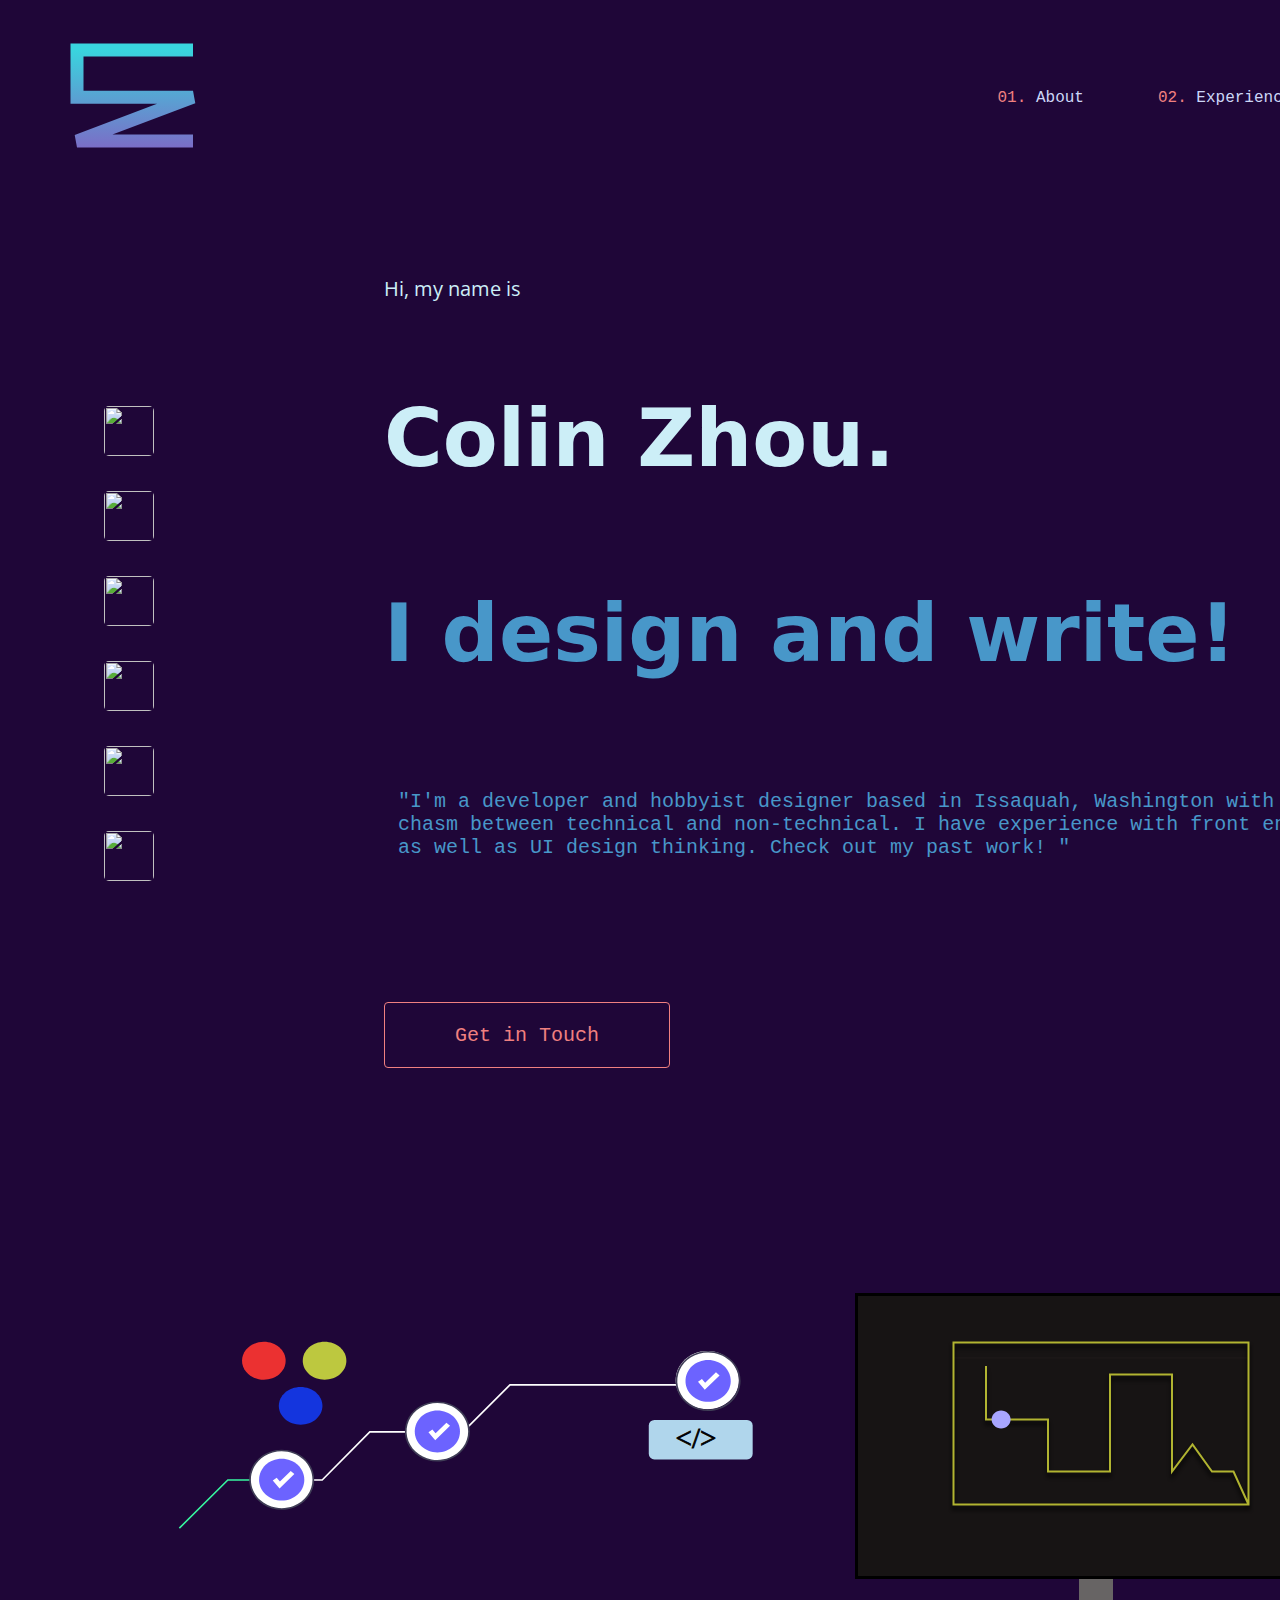
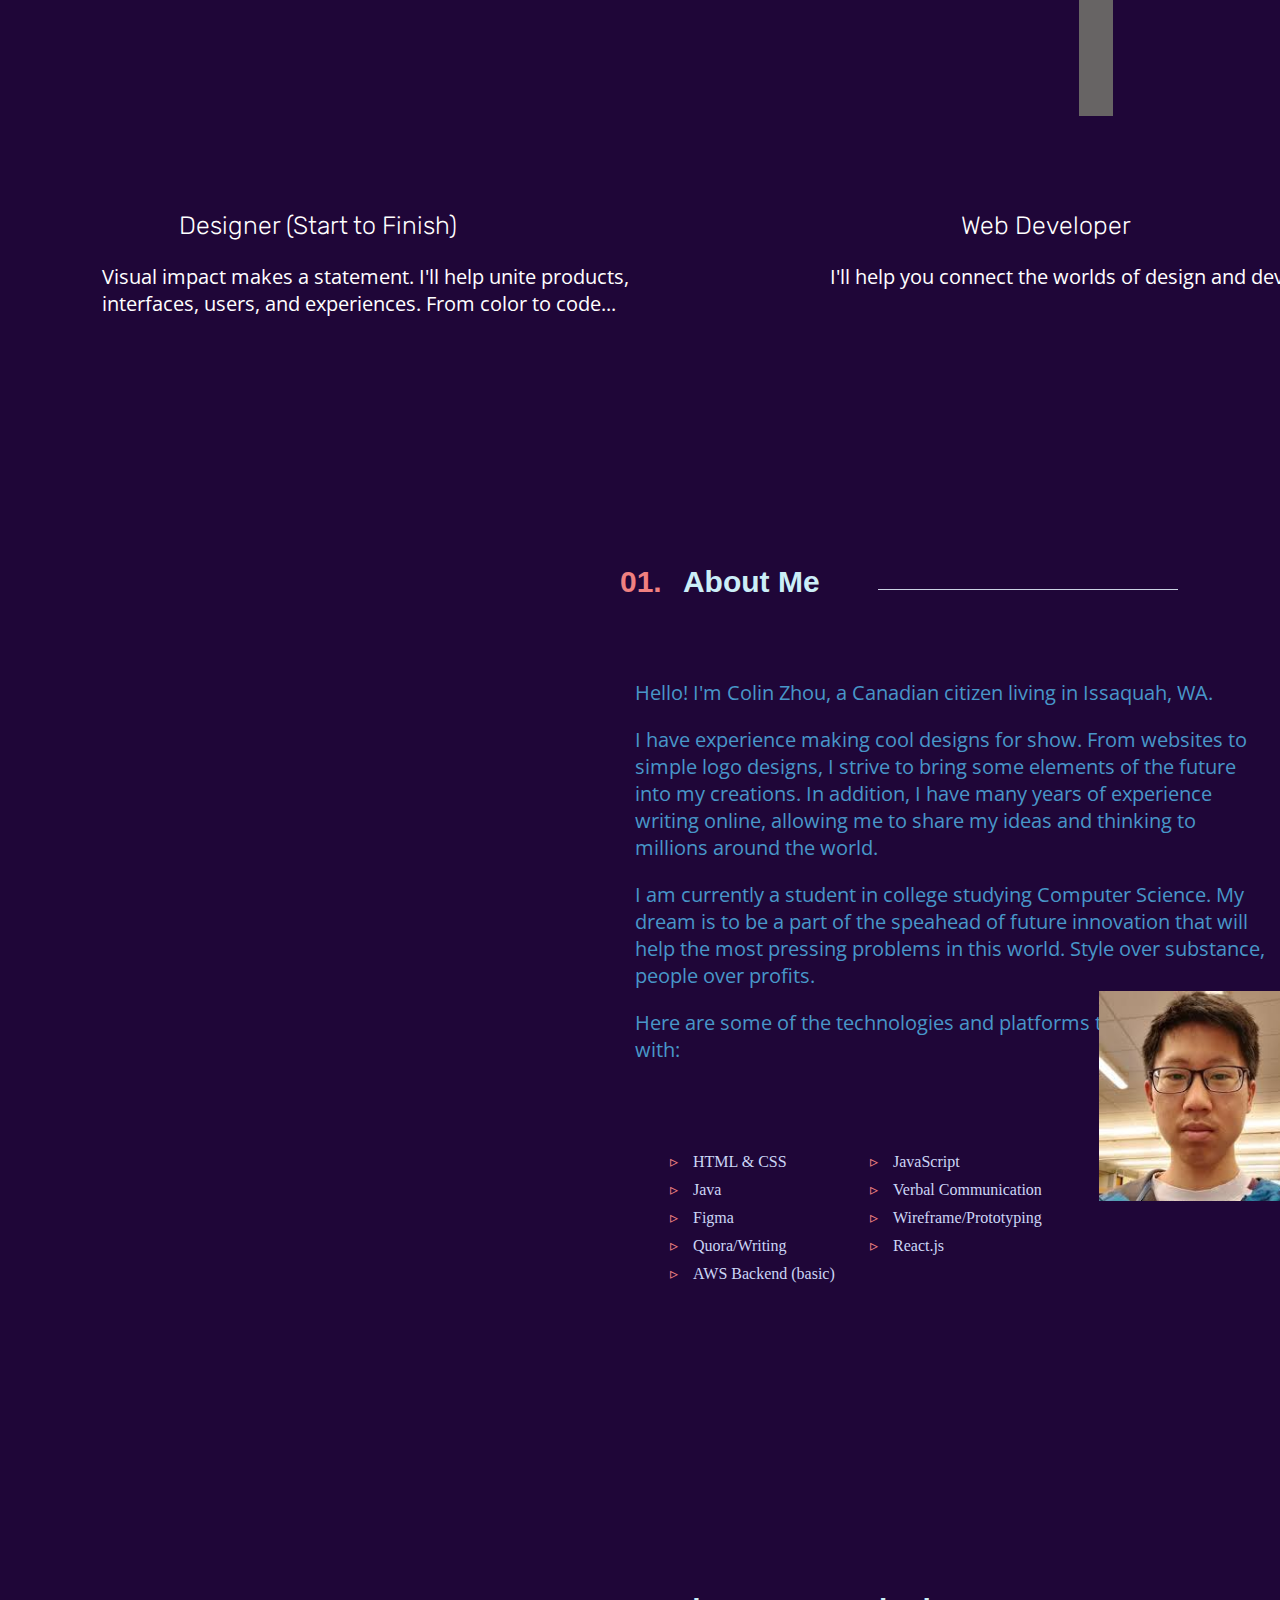
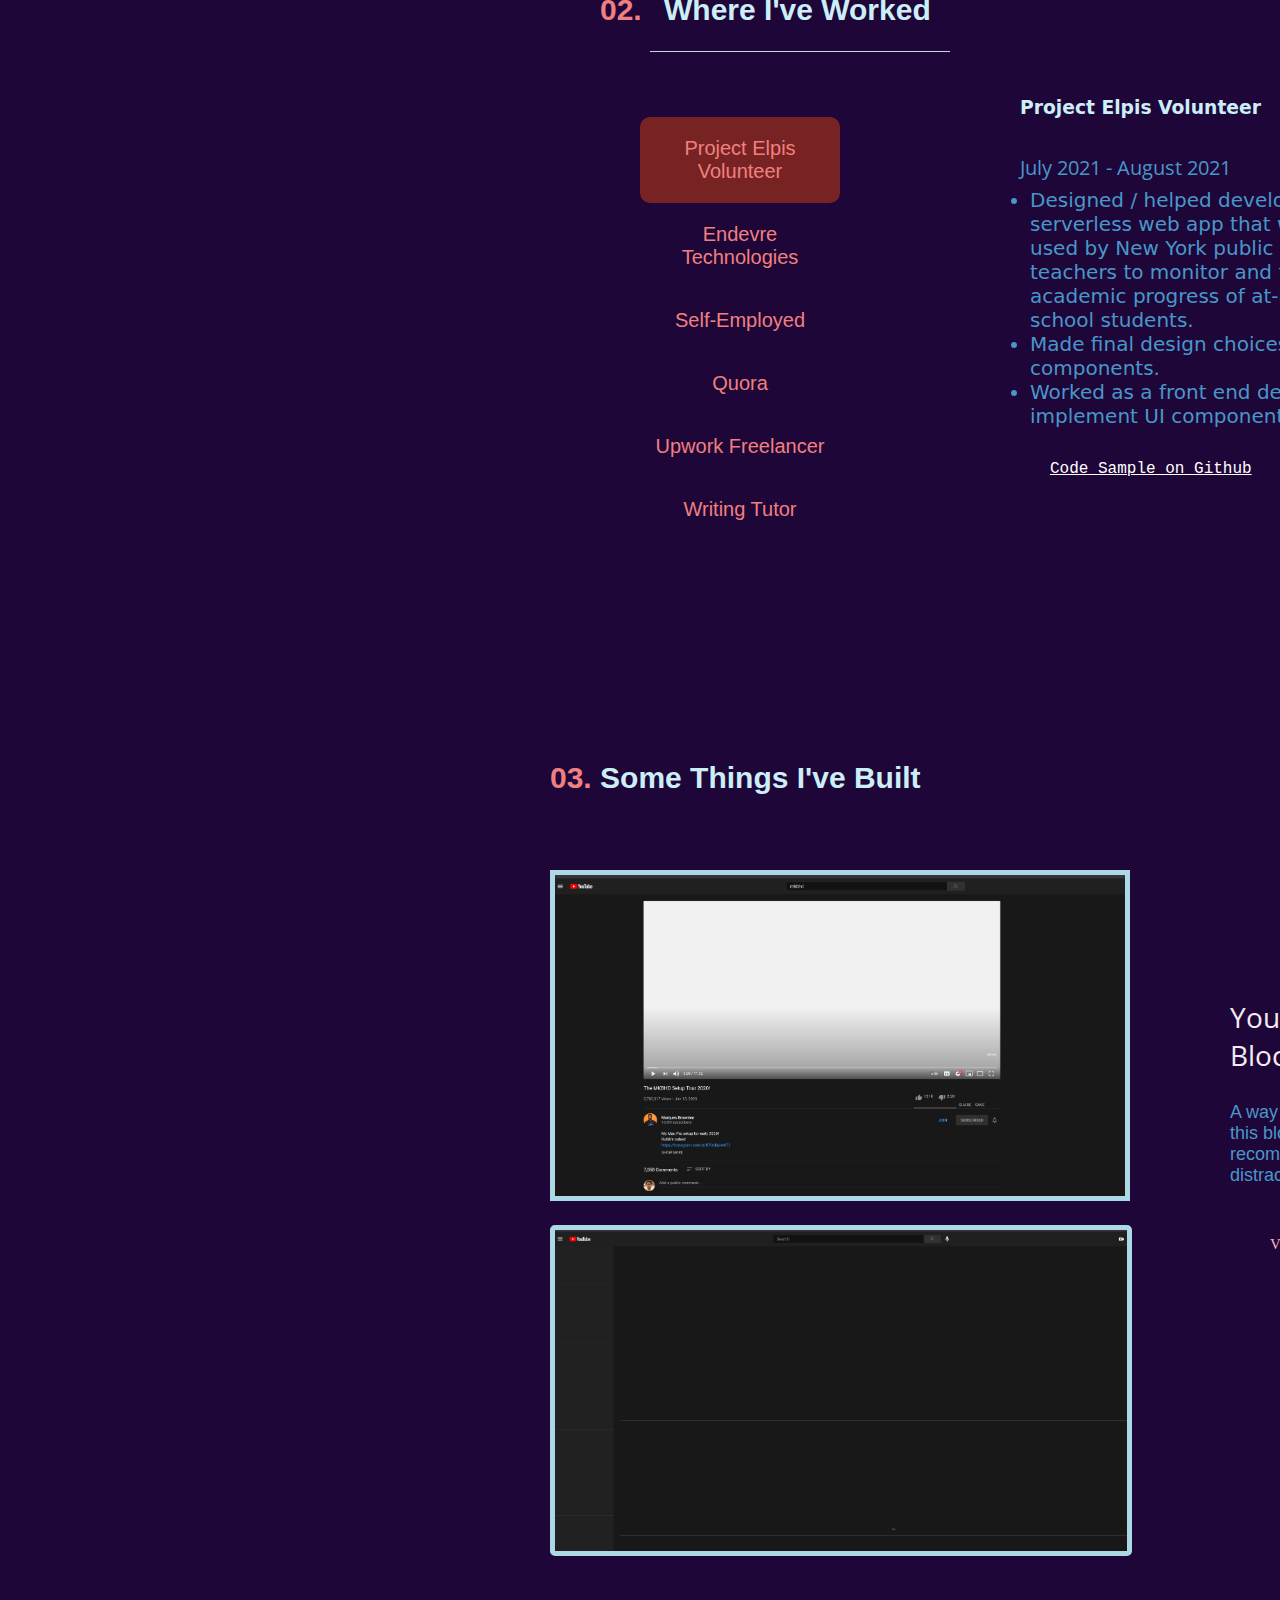
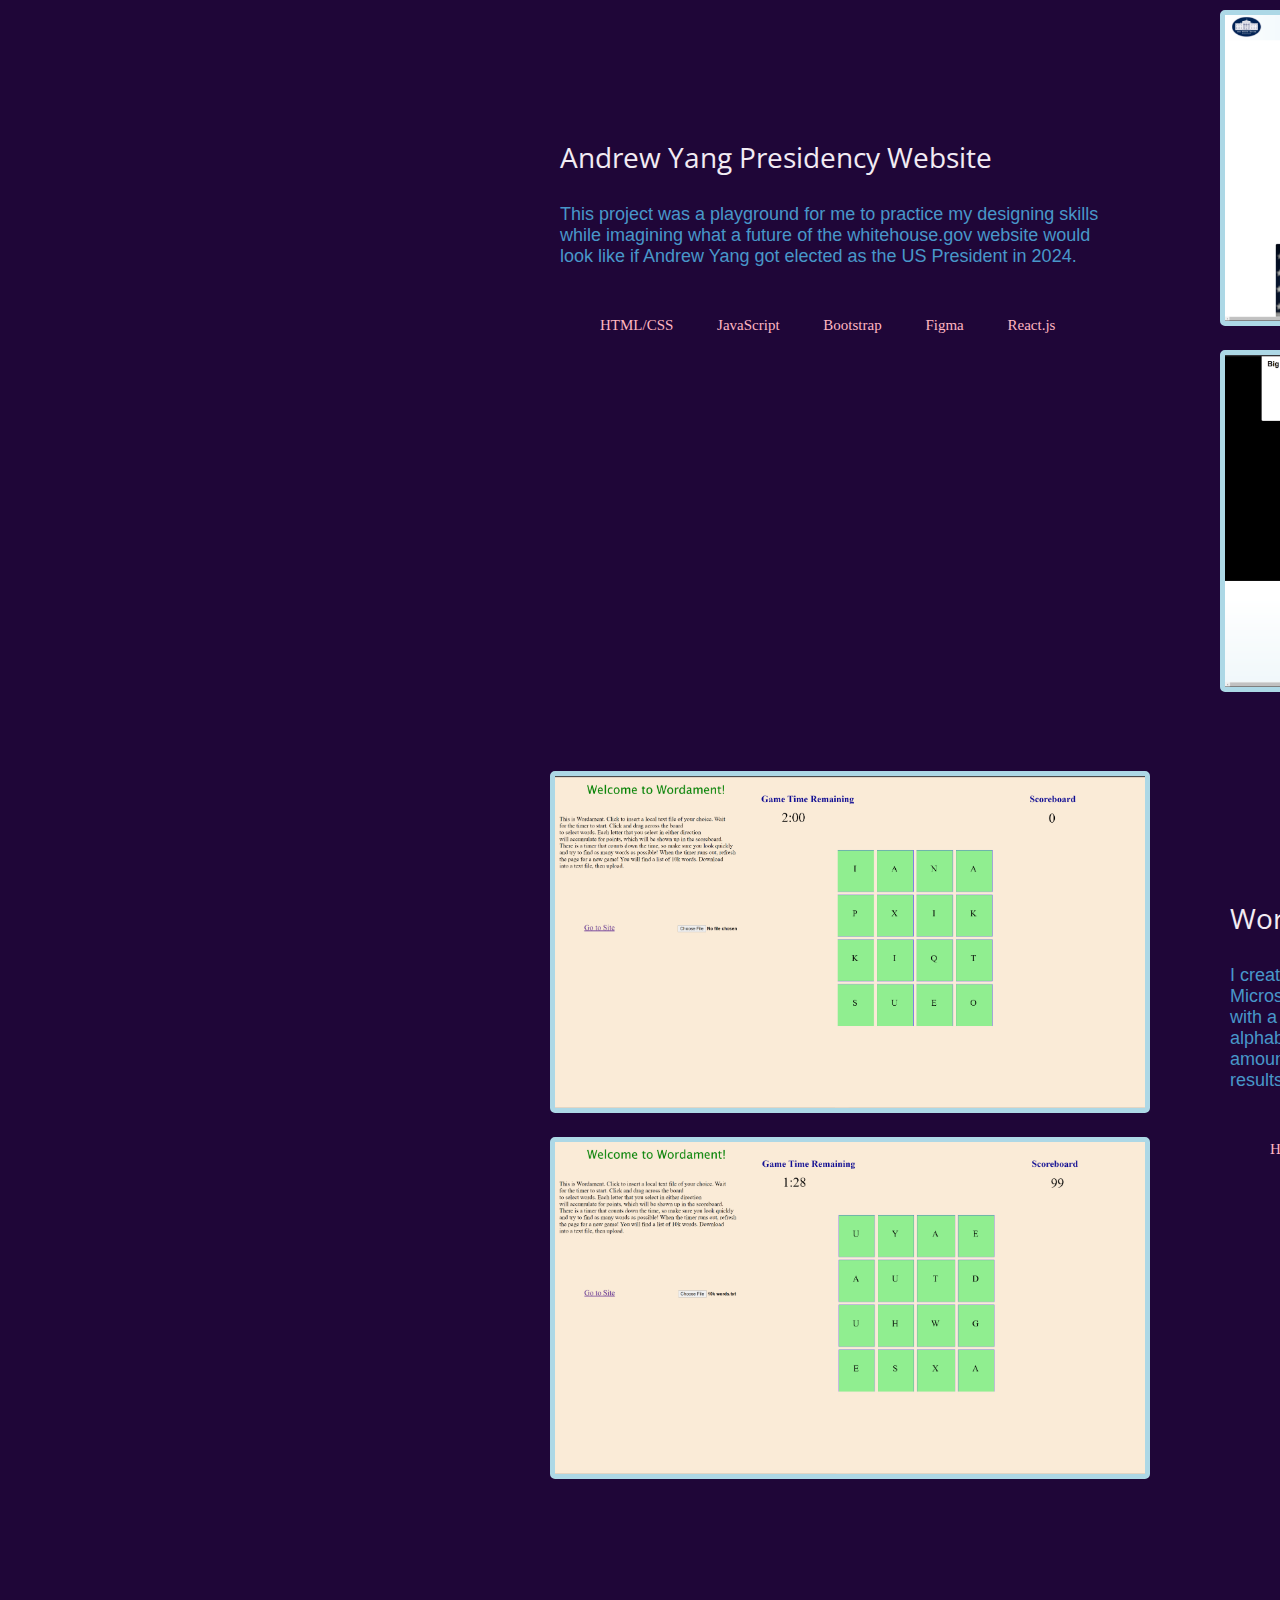
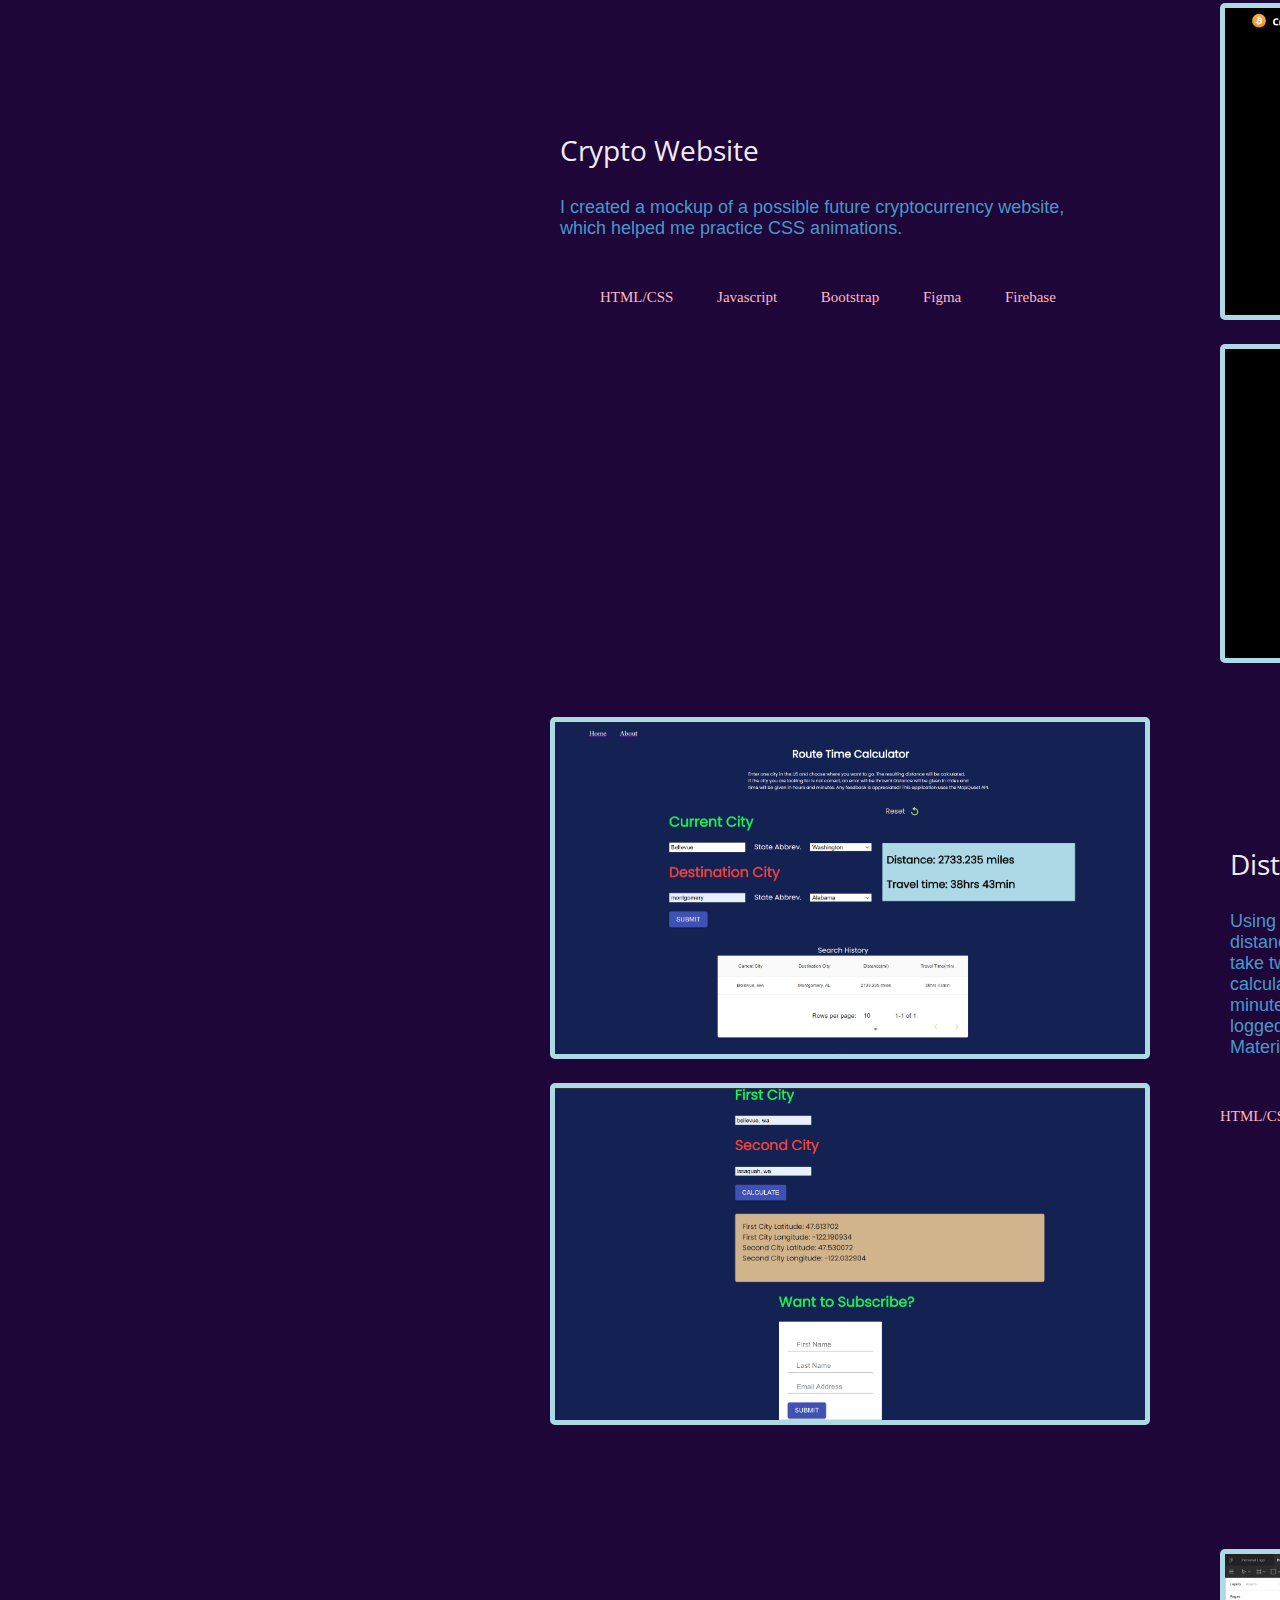
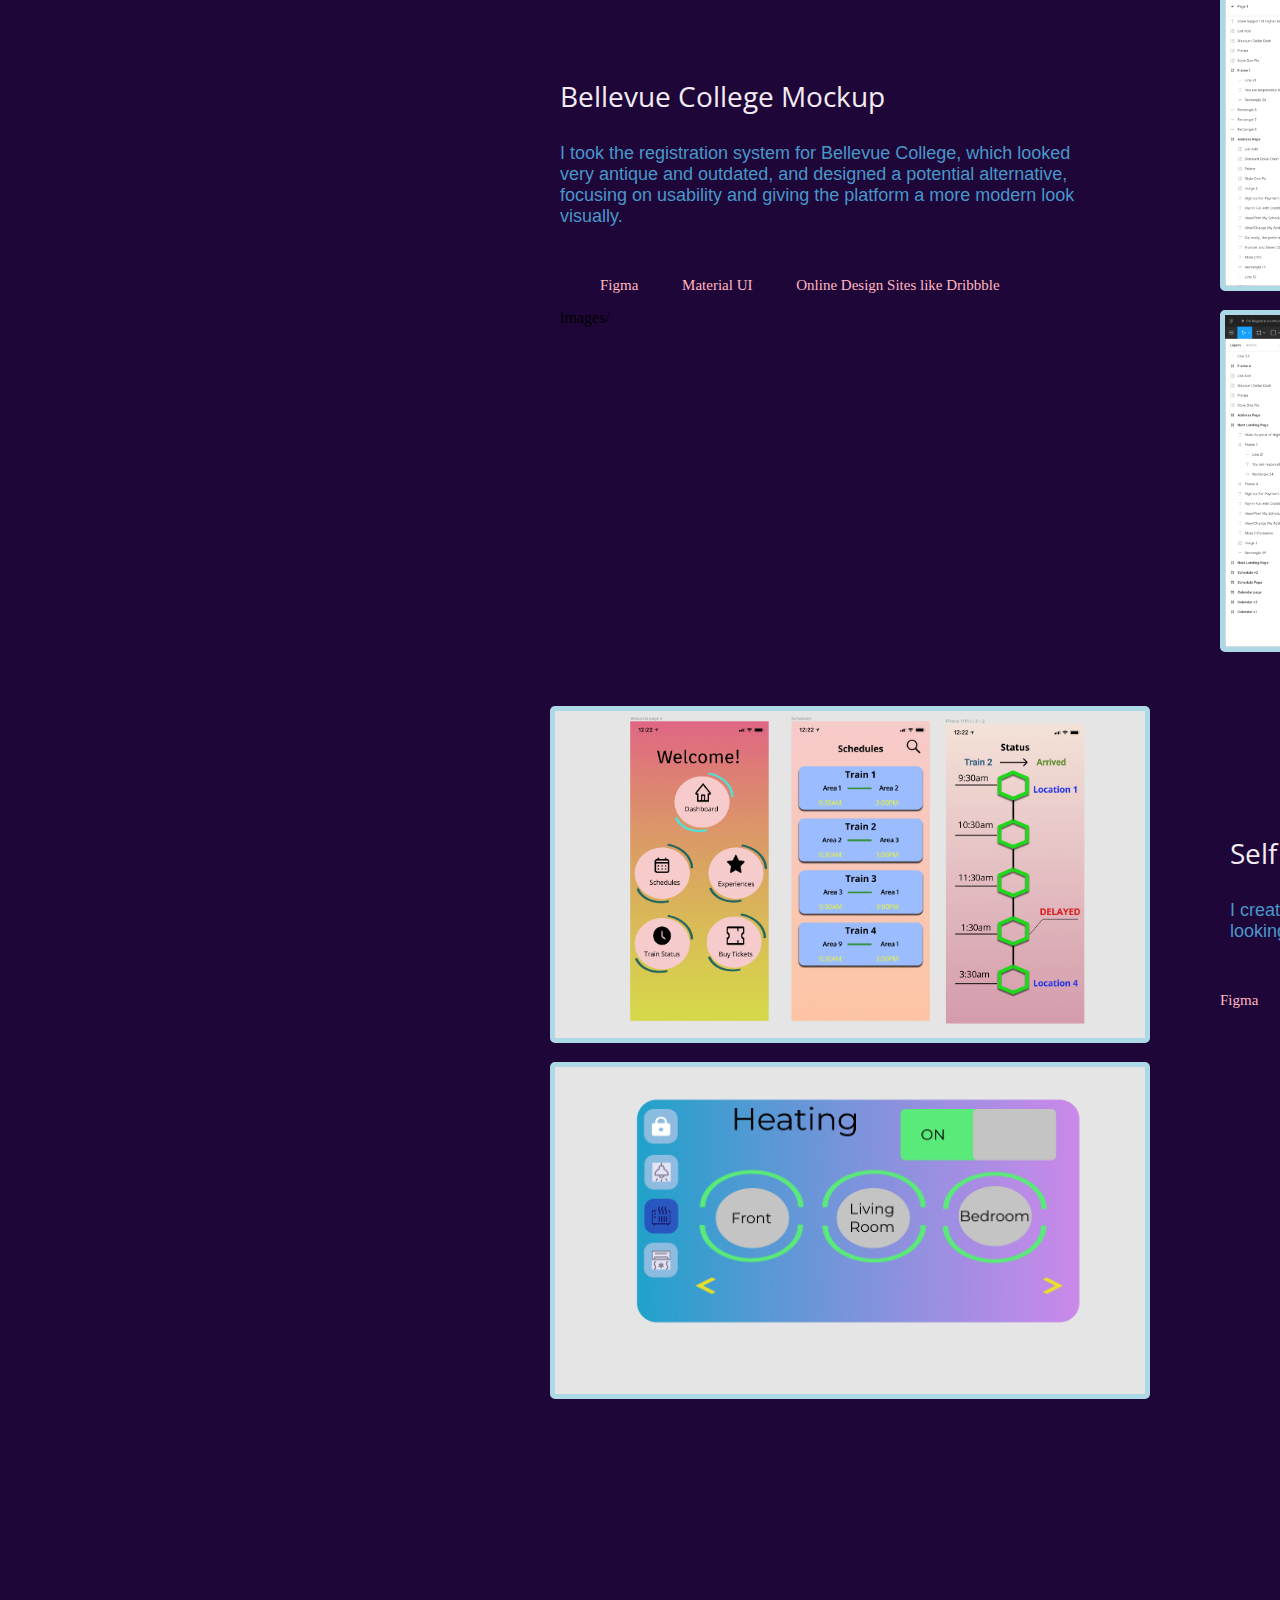
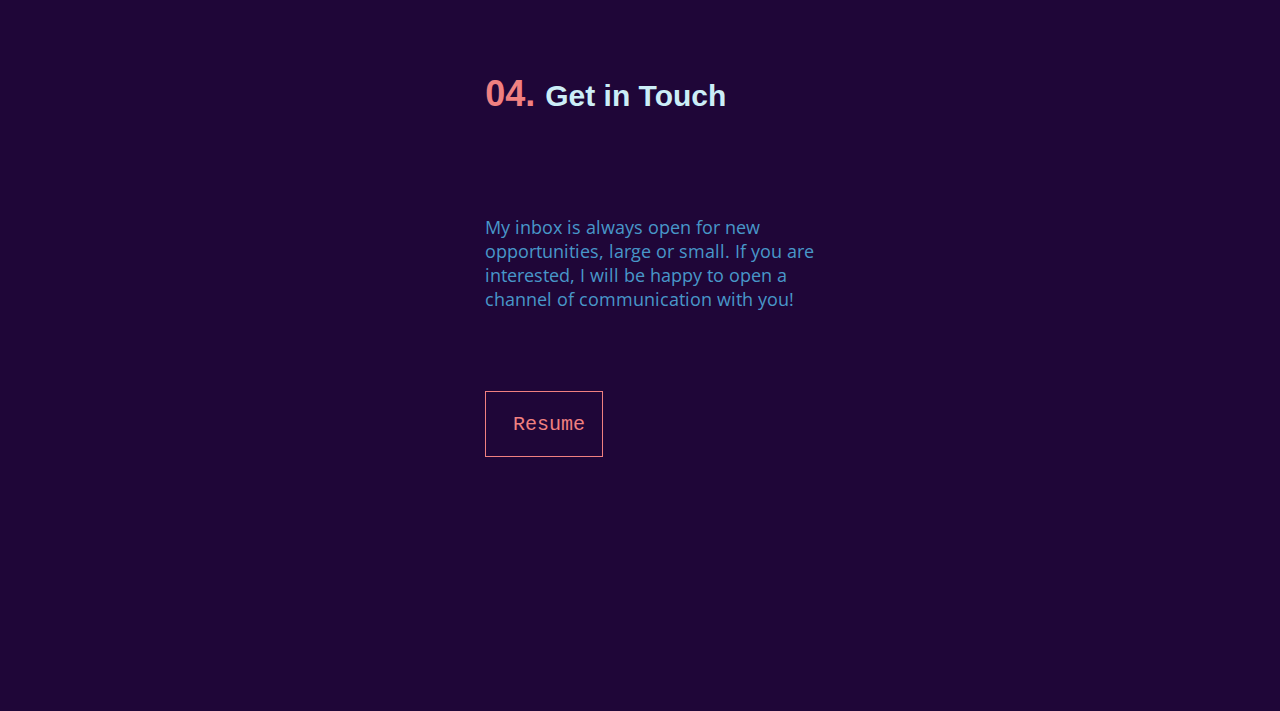
==== index.html @ e6b387d3 "link to email" ====
<!DOCTYPE html>
<html lang="en">
<head>
  <meta charset="UTF-8">
  <meta name="viewport" content="width=device-width,initial-scale=1,maximum-scale=1,user-scalable=no">
  <meta http-equiv="X-UA-Compatible" content="IE=edge,chrome=1">
  <meta name="HandheldFriendly" content="true">
  <link rel="stylesheet" href="style.css">
  <script src="https://cdnjs.cloudflare.com/ajax/libs/gsap/3.6.1/gsap.min.js"></script>
  <script src="https://cdnjs.cloudflare.com/ajax/libs/gsap/3.6.1/MotionPathPlugin.min.js"></script>
  <script src="gsap-public\minified\gsap.min.js"></script>
  <script src="gsap-public\minified\MotionPathPlugin.min.js"></script>
  <title>Personal Website</title>
</head>
<body>
  <div class="loader">
    <img src="load-gif.gif" alt="">
  </div>
  <script src="loading.js"></script>


  <div class="start-1" >
    <div class="left-bar-icons">
      <ul>
        <li>
          <a href="https://www.github.com/czhou578" id="link-1">
            <img src="https://www.macobserver.com/wp-content/uploads/2019/05/workfeatured-GitHub-2.png">
          </a>
        </li>
        <li>
          <a href="https://www.quora.com/profile/Colin-Zhou-6" id="link-2">
            <img src="https://decisiontree.in/wp-content/uploads/2020/10/Quora.jpg">
          </a>
        </li>
        <li>
          <a href="https://www.twitter.com/ColinZhou17" id="link-3">
            <img src="https://www.imore.com/sites/imore.com/files/styles/large/public/field/image/2019/12/twitter-logo.jpg" >
          </a>
        </li>
        <li>
          <a href="https://www.linkedin.com/in/colin-z-84a1a0137/" id="link-4">
            <img src="https://pngmind.com/wp-content/uploads/2019/08/Linkedin-Icon-Png.png">
          </a>
        </li>
        <li>
          <a href="https://dribbble.com/colinzhou" id="link-5">
            <img src="https://www.pngitem.com/pimgs/m/504-5040388_dribbble-logo-icon-png-image-free-download-searchpng.png">
          </a>
        </li>
        <li>
          <a href="https://www.worldcubeassociation.org/persons/2014ZHOU16" id="link-6">
            <img src="https://www.worldcubeassociation.org/assets/og-wca_logo-36ca0c9be5c14e06646c39086d245e56a9c4032cdfda8ecc17a83d3b419fa10d.png">
          </a>
        </li>
      </ul>
    </div>
      <nav class="navbar navbar-default">
        <div class="container-fluid">
          <div class="navbar-header">
            <svg width="126" height="105" viewBox="0 0 126 105" fill="none" xmlns="https://www.w3.org/2000/svg">
              <path d="M123 7H7V54.1446H123L7 98H123" stroke="url(#paint0_linear)" stroke-width="13"/>
              <defs>
              <linearGradient id="paint0_linear" x1="65" y1="7" x2="65" y2="175.843" gradientUnits="userSpaceOnUse">
              <stop stop-color="#39D4DE"/>
              <stop offset="1" stop-color="#AA23B6"/>
              </linearGradient>
              </defs>
              </svg>
          </div>
          <div class="top-content">
            <ul class="taskbar">
              <li><a href="#section-2">About</a></li>
              <li><a href="#section-3">Experience</a></li>
              <li><a href="#section-4">Work</a></li>
              <li><a href="#section-5">Contact</a></li>
            </ul>
          </div>
        </div>
      </nav>
      <section class="intro-section" id="section-1">
        <div class="paragraph-intro">
          <h1>Hi, my name is</h1>
        </div>
        <div class="paragraph-intro">
          <h2>Colin Zhou.</h2>
        </div>
        <div class="paragraph-intro">
          <h3>I design and write!</h3>
        </div>
        <div class="paragraph-intro" id="description-pre">
          <pre>
            "I'm a developer and hobbyist designer based in Issaquah, Washington with a desire to bridge the
            chasm between technical and non-technical. I have experience with front end web development
            as well as UI design thinking. Check out my past work! "
          </pre>
        </div>
        <div class="get-in-touch">
          <a href="mailto:colizu2020@gmail.com" target="_blank">Get in Touch</a>
        </div>
      </section>
      <section class="icons">
        <div class="icon-1">
          <svg width="828" height="519" viewBox="0 0 1028 519" fill="none" xmlns="https://www.w3.org/2000/svg">
            <defs>
              <linearGradient id="right">
                <stop offset="0" stop-color="#36f59f">
                  <animate dur="5s" attributeName="offset" fill="freeze" from="0" to="1" repeatCount="indefinite"/>
                </stop>
                <stop offset="0" stop-color="#fff">
                  <animate dur="5s" attributeName="offset" fill="freeze" from="0" to="1" repeatCount="indefinite"/>
                </stop>
              </linearGradient>
            </defs>
            <g id="undraw_In_progress_re_m1l6 (1) 1">
            <path id="connect-line" d="M220.896 260.972L219.505 259.592L279.965 199.615H397.13L456.245 139.763H571.897L630.245 81.431H901.859V83.3826H631.065L572.716 141.715H457.071L397.957 201.567H280.78L220.896 260.972Z" fill="white"/>
            <path id="Vector" d="M540.536 176.597C562.237 176.597 579.83 160.345 579.83 140.297C579.83 120.249 562.237 103.996 540.536 103.996C518.834 103.996 501.241 120.249 501.241 140.297C501.241 160.345 518.834 176.597 540.536 176.597Z" fill="white"/>
            <path id="unfilled-2" d="M872.946 91.242C878.811 91.242 883.566 86.8494 883.566 81.431C883.566 76.0125 878.811 71.62 872.946 71.62C867.081 71.62 862.326 76.0125 862.326 81.431C862.326 86.8494 867.081 91.242 872.946 91.242Z" fill="#CBCBCB"/>
            <path id="Vector_2" d="M540.536 177.578C532.554 177.578 524.751 175.392 518.115 171.295C511.478 167.199 506.306 161.376 503.251 154.564C500.197 147.752 499.397 140.255 500.955 133.024C502.512 125.792 506.355 119.149 511.999 113.935C517.643 108.721 524.834 105.17 532.663 103.731C540.491 102.293 548.605 103.031 555.979 105.853C563.354 108.675 569.657 113.453 574.091 119.584C578.525 125.715 580.892 132.923 580.892 140.297C580.88 150.181 576.624 159.657 569.059 166.647C561.493 173.636 551.235 177.567 540.536 177.578ZM540.536 104.977C532.974 104.977 525.582 107.049 519.295 110.93C513.008 114.811 508.107 120.327 505.214 126.781C502.32 133.234 501.563 140.336 503.038 147.187C504.513 154.039 508.154 160.332 513.501 165.271C518.848 170.211 525.661 173.575 533.077 174.938C540.493 176.3 548.181 175.601 555.167 172.928C562.153 170.254 568.124 165.727 572.325 159.919C576.526 154.111 578.768 147.282 578.768 140.297C578.757 130.933 574.725 121.955 567.558 115.334C560.39 108.712 550.672 104.988 540.536 104.977V104.977Z" fill="#3F3D56"/>
            <path id="Vector_3" d="M540.536 166.233C556.042 166.233 568.611 154.621 568.611 140.297C568.611 125.972 556.042 114.36 540.536 114.36C525.03 114.36 512.46 125.972 512.46 140.297C512.46 154.621 525.03 166.233 540.536 166.233Z" fill="#6C63FF"/>
            <path id="Vector_4" d="M537.86 151.246L529.457 141.264L534.344 137.753L538.323 142.479L551.764 129.37L556.258 133.305L537.86 151.246Z" fill="white"/>
            <path id="Vector_5" d="M347.249 236.444C368.951 236.444 386.544 220.192 386.544 200.144C386.544 180.095 368.951 163.843 347.249 163.843C325.547 163.843 307.955 180.095 307.955 200.144C307.955 220.192 325.547 236.444 347.249 236.444Z" fill="white"/>
            <path id="Vector_6" d="M875.669 112.826C897.37 112.826 914.963 96.5738 914.963 76.5255C914.963 56.4773 897.37 40.225 875.669 40.225C853.967 40.225 836.374 56.4773 836.374 76.5255C836.374 96.5738 853.967 112.826 875.669 112.826Z" fill="white"/>
            <path id="Vector_7" d="M347.249 237.425C339.267 237.425 331.465 235.239 324.828 231.142C318.192 227.046 313.019 221.223 309.965 214.411C306.91 207.598 306.111 200.102 307.668 192.87C309.225 185.638 313.069 178.995 318.713 173.782C324.357 168.568 331.548 165.017 339.376 163.578C347.204 162.14 355.319 162.878 362.693 165.7C370.067 168.522 376.37 173.3 380.804 179.431C385.239 185.562 387.606 192.77 387.606 200.144C387.594 210.028 383.338 219.504 375.772 226.493C368.206 233.483 357.949 237.414 347.249 237.425ZM347.249 164.824C339.688 164.824 332.296 166.896 326.008 170.777C319.721 174.658 314.821 180.174 311.927 186.627C309.033 193.081 308.276 200.183 309.751 207.034C311.227 213.885 314.868 220.179 320.215 225.118C325.562 230.058 332.374 233.422 339.79 234.784C347.207 236.147 354.894 235.448 361.88 232.775C368.866 230.101 374.837 225.574 379.038 219.766C383.239 213.958 385.482 207.129 385.482 200.144C385.47 190.78 381.439 181.802 374.271 175.181C367.104 168.559 357.386 164.835 347.249 164.824V164.824Z" fill="#3F3D56"/>
            <path id="Vector_8" d="M876.662 114.788C868.68 114.788 860.878 112.602 854.241 108.505C847.604 104.409 842.432 98.586 839.377 91.7737C836.323 84.9614 835.524 77.4653 837.081 70.2333C838.638 63.0014 842.482 56.3584 848.125 51.1445C853.769 45.9306 860.96 42.3798 868.789 40.9413C876.617 39.5028 884.731 40.2411 892.106 43.0629C899.48 45.8846 905.783 50.6631 910.217 56.7941C914.652 62.925 917.018 70.133 917.018 77.5066C917.006 87.3909 912.751 96.8671 905.185 103.856C897.619 110.846 887.361 114.777 876.662 114.788ZM876.662 42.1872C869.1 42.1872 861.708 44.2586 855.421 48.1396C849.134 52.0205 844.233 57.5367 841.34 63.9904C838.446 70.4442 837.689 77.5458 839.164 84.3971C840.639 91.2484 844.28 97.5417 849.627 102.481C854.974 107.421 861.787 110.785 869.203 112.147C876.619 113.51 884.307 112.811 891.293 110.138C898.279 107.464 904.25 102.937 908.451 97.1291C912.652 91.3208 914.894 84.4922 914.894 77.5066C914.883 68.1426 910.851 59.1651 903.684 52.5437C896.516 45.9223 886.798 42.1977 876.662 42.1872V42.1872Z" fill="#3F3D56"/>
            <path id="Vector_9" d="M347.249 226.08C362.755 226.08 375.325 214.468 375.325 200.144C375.325 185.819 362.755 174.207 347.249 174.207C331.743 174.207 319.173 185.819 319.173 200.144C319.173 214.468 331.743 226.08 347.249 226.08Z" fill="#6C63FF"/>
            <path id="Vector_10" d="M876.662 103.443C892.168 103.443 904.738 91.831 904.738 77.5066C904.738 63.1822 892.168 51.57 876.662 51.57C861.156 51.57 848.586 63.1822 848.586 77.5066C848.586 91.831 861.156 103.443 876.662 103.443Z" fill="#6C63FF"/>
            <path id="Vector_11" d="M344.574 211.093L336.171 201.111L341.057 197.6L345.037 202.326L358.477 189.217L362.972 193.151L344.574 211.093Z" fill="white"/>
            <ellipse id="Ellipse 2" cx="325.081" cy="52.5463" rx="27.0814" ry="23.5463" fill="#EB3131"/>
            <ellipse id="Ellipse 3" cx="400.484" cy="52.5463" rx="27.0813" ry="23.5463" fill="#BDC83F"/>
            <ellipse id="Ellipse 4" cx="370.748" cy="108.469" rx="27.0814" ry="23.5463" fill="#1435DE"/>
            <rect id="Rectangle 3" x="803" y="126" width="129" height="49" rx="7" fill="#B0D6EC"/>
            <text id="&#60;/&#62;" fill="black" stroke="black" xml:space="preserve" style="white-space: pre" font-family="Roboto" font-size="36" letter-spacing="0em"><tspan x="836.305" y="160.847">&#60;/&#62;</tspan></text>
            <path id="Vector_12" d="M872.519 88.5901L864.116 78.6084L869.002 75.097L872.982 79.823L886.423 66.7146L890.917 70.6487L872.519 88.5901Z" fill="white"/>
            </g>
            </svg>
            <h2>Designer (Start to Finish)</h2>
            <p>Visual impact makes a statement. I'll help unite products, <br>interfaces, users, and experiences. From color to code...</p>         
        </div>
        <div class="icon-2">
          <svg width="549" height="459" viewBox="0 0 549 459" fill="none" xmlns="https://www.w3.org/2000/svg">
            <g id="Frame 1">
            <rect id="Rectangle 2" x="249" y="311" width="34" height="137" fill="#676464"/>
            <rect id="Rectangle 1" x="26.5" y="26.5" width="490" height="283" fill="#171414" stroke="black" stroke-width="3"/>
            <line id="Line 6" x1="122.999" y1="89.9559" x2="419.001" y2="89.9559" stroke="#201B1B"/>
            <g id="Vector 1" filter="url(#filter0_ddd)">
            <path id="path" d="M418.5 236.5V74.5H123.5V236.5H418.5ZM418.5 236.5L403.5 203.5H382L362.5 176.5L342 203.5V106.5H280V203.5H222H218V151.5H156V98" stroke="#B1B431" stroke-width="2"/>
            </g>
            <ellipse id="ellipse" cx="418.5" cy="229" rx="9.5" ry="9" fill="#A8A6FF"/>
            </g>
            <defs>
            <filter id="filter0_ddd" x="118.5" y="73.5" width="305" height="172" filterUnits="userSpaceOnUse" color-interpolation-filters="sRGB">
            <feFlood flood-opacity="0" result="BackgroundImageFix"/>
            <feColorMatrix in="SourceAlpha" type="matrix" values="0 0 0 0 0 0 0 0 0 0 0 0 0 0 0 0 0 0 127 0"/>
            <feOffset dy="4"/>
            <feGaussianBlur stdDeviation="2"/>
            <feColorMatrix type="matrix" values="0 0 0 0 0 0 0 0 0 0 0 0 0 0 0 0 0 0 0.25 0"/>
            <feBlend mode="normal" in2="BackgroundImageFix" result="effect1_dropShadow"/>
            <feColorMatrix in="SourceAlpha" type="matrix" values="0 0 0 0 0 0 0 0 0 0 0 0 0 0 0 0 0 0 127 0"/>
            <feOffset dy="4"/>
            <feGaussianBlur stdDeviation="2"/>
            <feColorMatrix type="matrix" values="0 0 0 0 0 0 0 0 0 0 0 0 0 0 0 0 0 0 0.25 0"/>
            <feBlend mode="normal" in2="effect1_dropShadow" result="effect2_dropShadow"/>
            <feColorMatrix in="SourceAlpha" type="matrix" values="0 0 0 0 0 0 0 0 0 0 0 0 0 0 0 0 0 0 127 0"/>
            <feOffset dy="4"/>
            <feGaussianBlur stdDeviation="2"/>
            <feColorMatrix type="matrix" values="0 0 0 0 0 0 0 0 0 0 0 0 0 0 0 0 0 0 0.25 0"/>
            <feBlend mode="normal" in2="effect2_dropShadow" result="effect3_dropShadow"/>
            <feBlend mode="normal" in="SourceGraphic" in2="effect3_dropShadow" result="shape"/>
            </filter>
            </defs>
            </svg>
            <h2>Web Developer</h2>
            <p>I'll help you connect the worlds of design and development.</p>
        </div>
      </section>
      <section class="profile" id="section-2">
        <h2 class="numbered-heading">
          About Me
        </h2>
        <div class="inner">
         <div class="block-of-paragraphs">
           <div class="inner-paragraph-contain" style="position: relative;">
             <p class="greeting">
               Hello! I'm Colin Zhou, a Canadian citizen living in Issaquah, WA.
             </p>
             <p>
               I have experience making cool designs for show. From websites to simple logo designs, I strive to bring
               some elements of the future into my creations. In addition, I have many years of experience writing online,
               allowing me to share my ideas and thinking to millions around the world. 
             </p>
             <p>
               I am currently a student in college studying Computer Science. My dream is to be a part of the speahead of future
               innovation that will help the most pressing problems in this world. Style over substance, people over profits.
             </p>
             <p>
               Here are some of the technologies and platforms that I'm familiar with:
             </p>
           </div>
           <div class="list-wrap">
             <ul class="skills-list">
               <li>HTML & CSS</li>
               <li>JavaScript</li>
               <li>Java</li>
               <li>Verbal Communication</li>
               <li>Figma</li>
               <li>Wireframe/Prototyping</li>
               <li>Quora/Writing</li>
               <li>React.js</li>
               <li>AWS Backend (basic)</li>
             </ul>
           </div>
          </div>
          <div class="profile-pic" style="min-height: 250px; min-width: 250px;">
           <div class="cover">
             <img src="images/profilepic.jpg" alt="None!">
           </div>
         </div> 
        </div>
      </section>
      <section class="work-experience" id = "section-3">
        <h2 class="numbered-heading">
          Where I've Worked
        </h2>
        <div class="inner">
          <ul>
            <li>
              <button class="movingBtn">
                <span>Project Elpis Volunteer</span>
            </button>
            </li>
            <li>
              <button class="movingBtn">
                <span>Endevre Technologies</span>
            </button>
            </li>
            <li>
              <button class="movingBtn">
                <span>Self-Employed</span>
              </button>
            </li>
            <li>
              <button class="movingBtn">
                <span>Quora</span>
            </button>
            </li>
            <li>
              <button class="movingBtn">
                <span>Upwork Freelancer</span>
              </button>
            </li>
            <li>
              <button class="movingBtn">
                <span>Writing Tutor</span>
              </button>
            </li>
          </ul>
        </div>
        <div class="work-panel">
          <div id="panel-1" class="achivPanel" tabindex="0" aria-hidden="true">
            <h3>
              Project Elpis Volunteer
            </h3>
            <p>July 2021 - August 2021</p>
            <ul class="achievements">
              <li>Designed / helped develop a serverless web app that would be used by New York public school teachers to 
                monitor and track the academic progress of at-risk high school students.
              </li>
              <li>Made final design choices for UI components.</li>
              <li>Worked as a front end developer to implement UI components in code.</li>
            </ul>
            <div style="margin-top: 380px;">
              <a href="https://github.com/czhou578/Code-Samples-Project-Elpis" target="_blank" id="gitlink" style="text-decoration: underline;">Code Sample on Github</a>
            </div>
          </div>
          <div id="panel-2" class="achivPanel" aria-hidden="false" hidden>
            <h3>
              Communications Officer/Designer @ Endevre Technologies
            </h3>
           <p>2017 - present</p>
           <ul class="achievements">
             <li>Promoted company products across multiple online domains</li>
             <li>Secured sponsorships with various hackathon events.</li>
             <li>Designed company websites and page layouts for products</li>
           </ul>
           <div style="display: flex; margin-top: 300px; align-items: center;">
             <img src="images/EndevreIcon.png" alt="" style="width: 100px; height: 100px; margin-left: 30px; border-radius: 5px;">
             <a href="https://endevre.com/en/about/" style="color: white; text-decoration: underline;">Company Website</a>
           </div>
          </div>
          <div id="panel-3" class="achivPanel" aria-hidden="true" hidden>
            <h3>
              Self-Employed Designer &#42
            </h3>
            <p>2019 - present</p>
            <ul class="achievements">
              <li>Created websites and designs for fun</li>
              <li>Created Google Chrome extension to block YouTube recommendations</li>
              <li>Created a replica of the popular Microsoft Wordament game</li>
            </ul>
            <div style="margin-top: 300px; margin-left: 20px;">
              <span style="color: white;">&#42 Refer to Dribbble Website</span>
            </div>
          </div>
          <div id="panel-4" class="achivPanel" aria-hidden="true" hidden>
            <h3>
              Writer @ Quora
            </h3>
            <p> 2017 - present</p>
            <ul class="achievements">
              <li>Writing about history, and other topics, with over 25 million answer views.</li>
              <li>Managing own blog about Technology, over 30k followers</li>
              <li>Admin user of multiple blogs about finance, interesting information</li>
            </ul>
          </div>
          <div id="panel-5" class="achivPanel" aria-hidden="true" hidden>
            <h3>
              Upwork Freelancer (part time)
            </h3>
            <p>Summer-Fall 2019</p>
            <ul class="achievements">
              <li>Assisted clients with publishing articles on Quora</li>
              <li>Utilized communication skills to deliver clients work on time.</li>
              <li>Used outreach abilities on Quora to drive traffic to client's websites</li>
            </ul>
          </div>
          <div id="panel-6" class="achivPanel" aria-hidden="true" hidden>
            <h3>
              High School/College Writing Tutor
            </h3>
            <p>2017-2018, 2019-2020</p>
            <ul class="achievements">
              <li>Helped tutor Cupertino High School sophomores with improving their writing</li>
              <li>Assisted Bellevue College classmates with their research papers</li>
              <li>Coordinated with high school/college teachers with tutoring progress</li>
            </ul>
          </div>
        </section>
        <section class="projects" id="section-4">
          <h2>Some Things I've Built</h2>
          <div class="project-1">
            <div class="project-image-slideshow">
              <div class="project-name">
                <img src="images/2021-02-13 (3).png" alt="Picture of YouTube homepage" style="height: 100%; width: 100%; border: 5px solid lightblue; ">
              </div>
              <div class="hiddenFirst">
                <img src="images/2021-02-13 (2).png" alt="black home screen" style="height: 90%; width: 97%; margin-top: 20px">
              </div>
            </div>
            <div class="project-description">
              <div class="project-name">
                <p>YouTube Recommendations Blocker</p>
              </div>
              <p class="short-description">A way to block distractions on YouTube. Using this blocker,
                users will be able to cover up the recommended videos section,
                allowing for less distractions and greater concentration on tasks.
              </p>
              <ul>
                <li>VS Code</li>
                <li>Google Chrome API</li>
                <li>CSS</li>
              </ul>
            </div>
          </div>
          <div id="project-2">
            <div class="project-description" id="description-2">
              <div class="project-name">
                <p>Andrew Yang Presidency Website</p>
              </div>
              <p class="short-description">This project was a playground for me to practice my designing skills while
                imagining what a future of the whitehouse.gov website would look like if Andrew
                Yang got elected as the US President in 2024. 
              </p>
              <ul>
                <li>HTML/CSS</li>
                <li>JavaScript</li>
                <li>Bootstrap</li>
                <li>Figma</li>
                <li>React.js</li>
              </ul>
            </div>
            <div class="project-image-slideshow">
              <div class="project-image">
                <img src="images/Screenshot (44).png" alt="homepage" style="height: 140%; width: 150%;">
              </div> 
              <div class="hiddenFirst">
                <img src="images/Screenshot (43).png" alt="secondpic"style="height: 140%; width: 150%; margin-top: 20px">
              </div>
            </div>
          </div>

          <div id="project-3">
            <div class="project-image-slideshow">
              <div class="project-image">
                <img src="images/Screenshot (39).png" alt="homepage" style="height: 100%; width: 100%;">
              </div> 
              <div class="hiddenFirst">
                <img src="images/Screenshot (40).png" alt="secondpic"style="height: 100%; width: 100%; margin-top: 20px">
              </div>
            </div>

            <div class="project-description" id="description-2">
              <div class="project-name">
                <p>Wordament</p>
              </div>
              <p class="short-description">I created my own version of the popular Microsoft game Wordament. Users are to swipe with a mouse
                to create words using the provided alphabet letters, and are awarded a specific amount of points
                depending on whether a guess results in a word.
              </p>
              <ul>
                <li>HTML/CSS</li>
                <li>Javascript</li>
                <li>Bootstrap</li>
              </ul>
            </div>
          </div>

          <div id="project-4">
            <div class="project-description" id="description-4">
              <div class="project-name">
                <p>Crypto Website</p>
              </div>
              <p class="short-description">I created a mockup of a possible future cryptocurrency website, which helped me practice
                CSS animations. 
              </p>
              <ul>
                <li>HTML/CSS</li>
                <li>Javascript</li>
                <li>Bootstrap</li>
                <li>Figma</li>
                <li>Firebase</li>
              </ul>  
            </div>
            <div class="project-image-slideshow">
              <div class="project-image">
                <img src="images/Screenshot (47).png" alt="homepage" style="height: 140%; width: 150%;">
              </div> 
              <div class="hiddenFirst">
                <img src="images/Screenshot (48).png" alt="secondpic"style="height: 140%; width: 150%; margin-top: 20px">
              </div>
            </div>
          </div>

          <div id="project-5">
            <div class="project-image-slideshow">
              <div class="project-image">
                <img src="images/Screenshot (36).png" alt="homepage" style="height: 100%; width: 100%;">
              </div> 
              <div class="hiddenFirst">
                <img src="images/Screenshot (35).png" alt="secondpic"style="height: 100%; width: 100%; margin-top: 20px">
              </div>
            </div>
            <div class="project-description" id="description-5">
              <div class="project-name">
                <p>Distance Tracker</p>
              </div>
              <p class="short-description"> Using the React.js framework, I created a distance tracker that uses an external API
                to take two cities in the United States, and calculate their distance and the travel time in minutes. After each request,
                the data will be logged in an external form, which I took from Material UI.  
              </p>
              <ul id="project-5-skills">
                <li>HTML/CSS</li>
                <li>Javascript</li>
                <li>React.js</li>
                <li>Google Material UI</li>
                <li>React Router</li>
              </ul>
            </div>
          </div>

          <div id="project-6">
            <div class="project-description" id="description-6">
              <div class="project-name">
                <p>Bellevue College Mockup</p>
              </div>
              <p class="short-description"> I took the registration system for Bellevue College, which looked very antique
                and outdated, and designed a potential alternative, focusing on usability and giving the platform a more 
                modern look visually.  
              </p>
              <ul id="project-6-skills">
                <li>Figma</li>
                <li>Material UI</li>
                <li>Online Design Sites like Dribbble</li>
              </ul>images/
            </div>
            <div class="project-image-slideshow">
              <div class="project-image">
                <img src="images/2020-08-04.png" alt="homepage" style="height: 140%; width: 150%;">
              </div> 
              <div class="hiddenFirst">
                  <img src="images/2020-08-07 (1).png" alt="homepage" style="height: 140%; width: 150%; margin-top: 15px;">
              </div>
            </div>
          </div>

          <div id="project-7">
            <div class="project-image-slideshow">
              <div class="project-image futurism">
                <img src="images/2020-08-20 (4).png" alt="homepage">
              </div> 
              <div class="hiddenFirst">
                <img src="images/2020-08-16 (3).png" alt="ac" style="height: 337px; width: 600px; margin-top: 15px;">
            </div>
            </div>
            <div class="project-description" id="description-7">
              <div class="project-name">
                <p>Self Made Designs</p>
              </div>
              <p class="short-description"> I created designs with an emphasis on futuristic looking UI. 
              </p>
              <ul id="project-5-skills">
                <li>Figma</li>
                <li>Online Design Sites like Dribbble</li>
                <li>Google Images of Futuristic Designs</li>
              </ul>
            </div>
          </div>
        </section>

        <section class="contact" id="section-5">
          <h1>Get in Touch</h1>
          <div>
            <p class="salutation">My inbox is always open for new opportunities, large or small. If you are interested, I will
              be happy to open a channel of communication with you!
            </p>
          </div>
          <div class="resume-button">
            <a href="resume/Colin Zhou Resume (2) (1).pdf" style="color: var(--coral); margin-left: -90px;">Resume</a>
          </div>

        </section>
  </div>
  <script src="script.js"></script>
</body>
</html>
---- style.css ----
@import url('https://fonts.googleapis.com/css2?family=Open+Sans&display=swap');
@import url('https://fonts.googleapis.com/css2?family=Rubik&display=swap');


html, body {
  position: relative;
  background-color: #1F0638;
  counter-reset: item;
  padding: 0;
  margin: 0;
  scroll-behavior: smooth;
  overflow-x: hidden;
}

*, ::before, ::after {
  box-sizing: border-box;
}

:root {
  --green: #64ffda;
  --sky-blue: #cceef7;
  --slate: #8892b0;
  --light-blue: #4897c9;
  --lightest-slate: #ccd6f6;
  --aqua: #00ffff;
  --coral:#f08080;
  --fz-sm: 20px;
  --fz-lg: 18px;
  --border-radius: 4px;
  --font-mono: 'Open Sans', sans-serif;
}

.container-fluid {
  display: flex;
  flex-direction: row;
  justify-content: flex-start;
  width: 100%;
  padding: 0px 25px;
}

.top-content { /*outer div*/
  position: relative;
  margin-top: 1%;
  margin-left: 55%;
  display: flex;
  flex-direction: row;
  align-items: center;
}

.navbar-header {
  margin-left: 45px;
  margin-top: 25px;

}

@media (max-width: 1800px){
  .taskbar  {
    display: inline;
    white-space: nowrap;
  }  
}

.taskbar > li {
  display: inline;
  text-decoration: none;
  margin: 35px;
}

.taskbar > li > a::before {
  counter-increment: item;
  content: "0" counter(item) ".  ";
  color: var(--coral);
  
}

.left-bar-icons {
  position: fixed;
  top: 40%;
  left: 5%;
  display: flex;
  flex-direction: column;
  align-items: center;
  z-index: 999;
}

ul > a {
  color: white;
}

.left-bar-icons > ul li {
  list-style: none;
}

#link-1, #link-2, #link-3, #link-4, #link-5, #link-6 {
  height: 50px !important;
  left: 0px;
}

.left-bar-icons img {
  object-fit: cover;
  height: 50px;
  width: 50px;
  margin-top: 30px;
  z-index: 999;
  border-radius: 5px;
}

a:link {
  position: relative;
  left: 50px;
  text-decoration: none;
  font-family: "SF Mono","Fira Code","Fira Mono","Roboto Mono",monospace;
}

li > a {
  color: #ccd6f6 !important;
}

li > a:hover {
  color: lightskyblue !important;
}

.intro-section { /*this one*/
  position: relative;
  display: flex;
  flex-direction: column;
  justify-content: center;
  align-items: flex-start;
  position: relative;
  margin-top: 100px;
  min-width: 100vh;
}

.paragraph-intro {
  margin: 10px 0px 0px 30%;
}

.paragraph-intro > h1 {
  font-family: var(--font-mono);
  display: block;
  font-size: var(--fz-sm);
  font-weight: 400;
  color: var(--sky-blue);
  max-width: 500px;
}

.paragraph-intro > h2 {
  color: var(--sky-blue);
  font-size: 80px;
  font-family: "Calibre","San Francisco","SF Pro Text",-apple-system,system-ui,sans-serif;
}

.paragraph-intro > h3 {
  margin-block-start: 25px;
  font-size: 80px;
  font-family: "Calibre","San Francisco","SF Pro Text",-apple-system,system-ui,sans-serif;
}

#description-pre, p {
  font-size: 20px;
  font-family: 'Open Sans', sans-serif;
  color: var(--light-blue);

}

pre {
  margin-left: -130px;
}

.paragraph-intro > h3, p {
  color: var(--light-blue);
}

.get-in-touch > a {
  color: var(--coral);
  margin-right: 100px;
}

.get-in-touch > a:hover {
  color: var(--coral);
}

.get-in-touch {
  margin-top: 100px;
  margin-left: 30%;
  padding: 1.25rem 1.25rem;
  border: 1px solid lightcoral;
  cursor: pointer;
  text-decoration: none;
  border-radius: var(--border-radius);
  font-size: var(--fz-sm);
  transition-duration: 0.4s;
}

.get-in-touch:hover {
  background: rgba(240, 128, 128, 0.3);
}

.profile {
  position: relative;
  max-width: 1000px;
  max-height: 1000px;
  margin: 350px 0px 0px 620px;
}

.numbered-heading::before {
  content: "01.";
  margin-right: 14px;
  color: var(--coral);
}

.numbered-heading {
  position: relative;
  display: inline-block;  
  top: 0;
  color: var(--sky-blue);
  font-size: 30px;
  font-family: Verdana, Geneva, Tahoma, sans-serif;
}

.numbered-heading::after {
  content: '';
  display: inline-block;
  position: relative;
  top: -2px;
  width: 300px;
  height: 1px;
  margin-left: 50px;
  background-color: #cad3e2;
}

.block-of-paragraphs {
  position: relative;
  min-width: fit-content;
}

.block-of-paragraphs > div {
  margin-top: 40px;
  /* padding-right: 200px; */
}

.list-wrap {
  position: relative;
  padding-top: 20px;
  max-width: 300px;
  min-height: 150px;
} 

.skills-list {
  position: absolute;
  margin-top: 20px;
  left: 10px;
  display: grid;
  grid-template-columns: repeat(2, minmax(200px, 200px));
  list-style: none;
}

.inner {
  position: relative;
  padding: 15px;
}

.skills-list > li::before {
  content: "▹";
  color: var(--coral);
  position: relative;
  right: 15px;
  line-height: 10px;
  margin-bottom: 20px;
}

.skills-list > li {
  color: var(--lightest-slate);
  margin-top: 10px;
}

.cover {
  position: absolute;
  margin-right: 40px;
  padding-top: 35px;
}

.cover > img {
  position: relative;
  top: 10px;
  left: 50px;
  height: 100%;
  width: 100%;
}

.profile-pic {
  position: absolute;
  top: 50%;
  left: 65%;
  max-width: 300px;
}

.cover::after {
  content: "";
  border: 2px solid var(--sky-blue);
  position: relative;
  height: 100%;
  width: 100%;
  top: 20px;
  left: 20px;
  z-index: -1;
}

.work-experience {
  position: relative;
  margin-top: 200px;
  padding: 100px 0px 0px 600px;
}

.work-experience > h2::before {
  content: '02. ';
}

.work-experience > .inner {
  min-height: 250px;
  min-height: 450px;
}

.inner > ul {
  position: absolute;
  left: 0px;
  list-style: none;
  z-index: 3;
  max-width: fit-content;

}

.movingBtn {
  background: transparent;
  border: none;
  padding: 20px 5px;
  cursor: pointer;
  width: 200px;
  border-radius: 10px;
  outline: none;
}

.movingBtn > span {
  background: transparent;
  font-weight: 200;
  font-size: 20px;
  color: var(--coral);
}

.movingBtn:hover {
  background-color: rgb(58, 13, 58);
}

.work-panel {
  position: absolute;
  margin-left: 400px;
  top: 200px;
  bottom: 20px;
  min-width: 400px;
  min-height: 200px;
}

.achivPanel {
  position: absolute;
  top: 10px;
  min-height: 300px;
  width: 400px;
  font-family: "Calibre","San Francisco","SF Pro Text",-apple-system,system-ui,sans-serif;
}

.achivPanel > h3 {
  position: absolute;
  left: 20px;
}

.achivPanel > p {
  position: absolute;
  left: 20px;
  top: 56px;
}

.achivPanel > ul {
  position: absolute;
  left: -10px;
  top: 0px;
}

.achivPanel > ul > li {
  font-size: 20px;
}

#gitlink {
  display: inline-block;
  margin-right: 30px;
  color: white;
}

.achievements {
  margin-top: 110px;
}

h3 {
  color: var(--sky-blue);
}

.achievements {
  color: var(--light-blue);
}

.projects > h2::before {
  content: '03. ';
  color: var(--coral);
}

.project-name {
  position: relative;
  height: auto;
  width: auto;
  padding-right: 20px;
}

.project-name > p {
  color: rgb(242, 235, 243);
  font-size: 1.75rem;
}

.projects > h2 {
  font-size: 30px;
  color: var(--sky-blue);
  display: inline-block;
  font-family: Verdana, Geneva, Tahoma, sans-serif;
}

.projects {
  position: relative;
  padding: 200px 0px 0px 550px;
}

.project-1, #project-3, #project-2, #project-4, #project-5, #project-6, #project-7 {
  margin-top: 50px;
  grid-auto-flow: column; 
  display: grid;
  grid-template-columns: 600px 400px;
  gap: 70px;
}

#project-3 {
  margin-top: 75px;
}

#project-6 {
  margin-top: 120px;
}

#project-4 {
  margin-top: 120px;
}

.futurism img {
  height: 337px;
  width: 600px;
  object-fit: cover;
}

.project-image img, .hiddenFirst img {
  border-radius: 5px;
  border: 5px solid lightblue;
}

.projects ul {
  margin-top: 50px;
  font-size: 15px;
  list-style: none;
  color: lightpink;
  white-space: nowrap;
}

#project-5-skills {
  position: relative;
  right: 50px;
}

.projects ul > li {
  display: inline;
  margin-right: 40px;
}

.featured-style-project {
  position: relative;
  margin-right: 200px;
  display: inline-block;
  top: 100px;
  width: auto;
}

.project-description {
  position: relative;
  max-width: 550px;
  max-height: 200px;
  margin-top: 100px;
  padding-left: 10px;
}

.project-description > p {
  color: var(--light-blue);
  font-family: roboto,sans-serif;
}

.contact {
  margin-right: 15%;
  padding: 250px;
  position: relative;
}

.contact > h1 {
  color: var(--sky-blue);
  margin-left: 40%;
  font-size: 30px;
  font-family: Verdana, Geneva, Tahoma, sans-serif;
  display: inline-block;
}

.contact > h1::before {
  content: "04. ";
  color: var(--coral);
  font-size: 36px;
}

.contact > div {
  display: block;
  max-width: 500px;
  margin: 80px 0px 0px 40%;
}

.button-wrapper > button {
  color: var(--coral);
  padding: 1.25rem 1.75rem;
  border-radius: 4px;
  border: 1px solid var(--coral);
  background-color: transparent;
  font-size: var(--fz-sm);
  margin-top: 20px;
  position: relative;
  cursor: pointer;
  transition: 0.4s;
}

.button-wrapper > button:hover {
  background-color: rgb(240, 128, 128, 0.3);
}

.short-description, .salutation {
  font-size: 18px;
}

.inner-paragraph-contain p {
  font-size: 20px;
}

.achivPanel p {
  font-size: 20px;
}

.resume-button { /*resume button*/
  position: relative;
  margin-top: 1%;
  padding: 1.25rem 0rem;
  border: 1px solid var(--coral);
  font-size: var(--fz-sm);
  width: 20%;
  text-align: center;
  transition: 0.4s;
}

.resume-button:hover {
  cursor: pointer;
  background-color: rgb(100, 255, 218, 0.3);
}

.icons {
  display: flex;
  justify-content: center;
  margin-left: 100px;
  margin-top: 200px;
  max-height: 800px;
}

.icon-1, .icon-2 {
  position: relative;
}

.icon-2 > svg {
  margin-bottom: 50px;
}

.icon-1 > h2, .icon-2 > h2 {
  position: absolute;
  color: white;
  display: inline-block;
  font-size: 25px;
  top: 100%;
  right: 45%;
  font-family: 'Rubik', sans-serif;
  font-weight: 300;
}

.icon-2 > h2 ~ p, .icon-1> h2 ~ p {
  position: absolute;
  color: white;
  top: 110%;
}

.icon-1 > h2 ~ p {
  left: 100px;
}
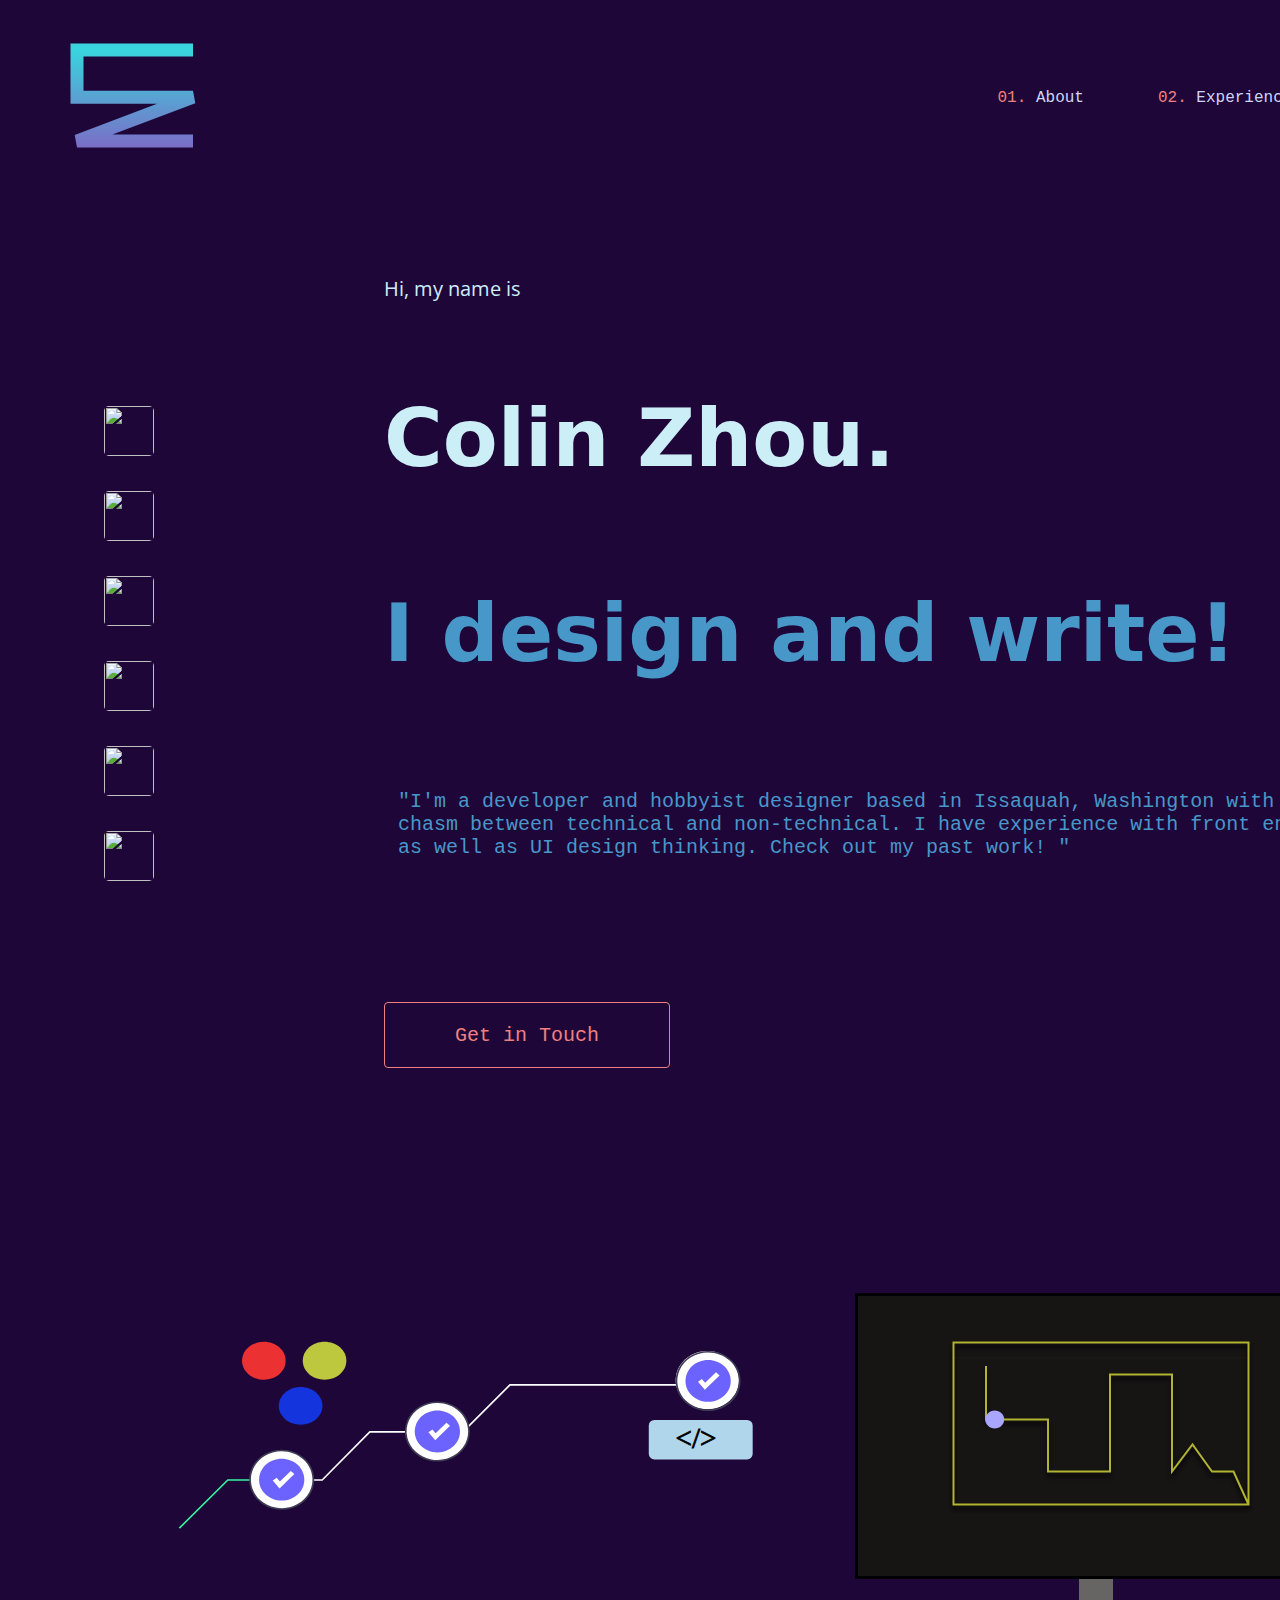
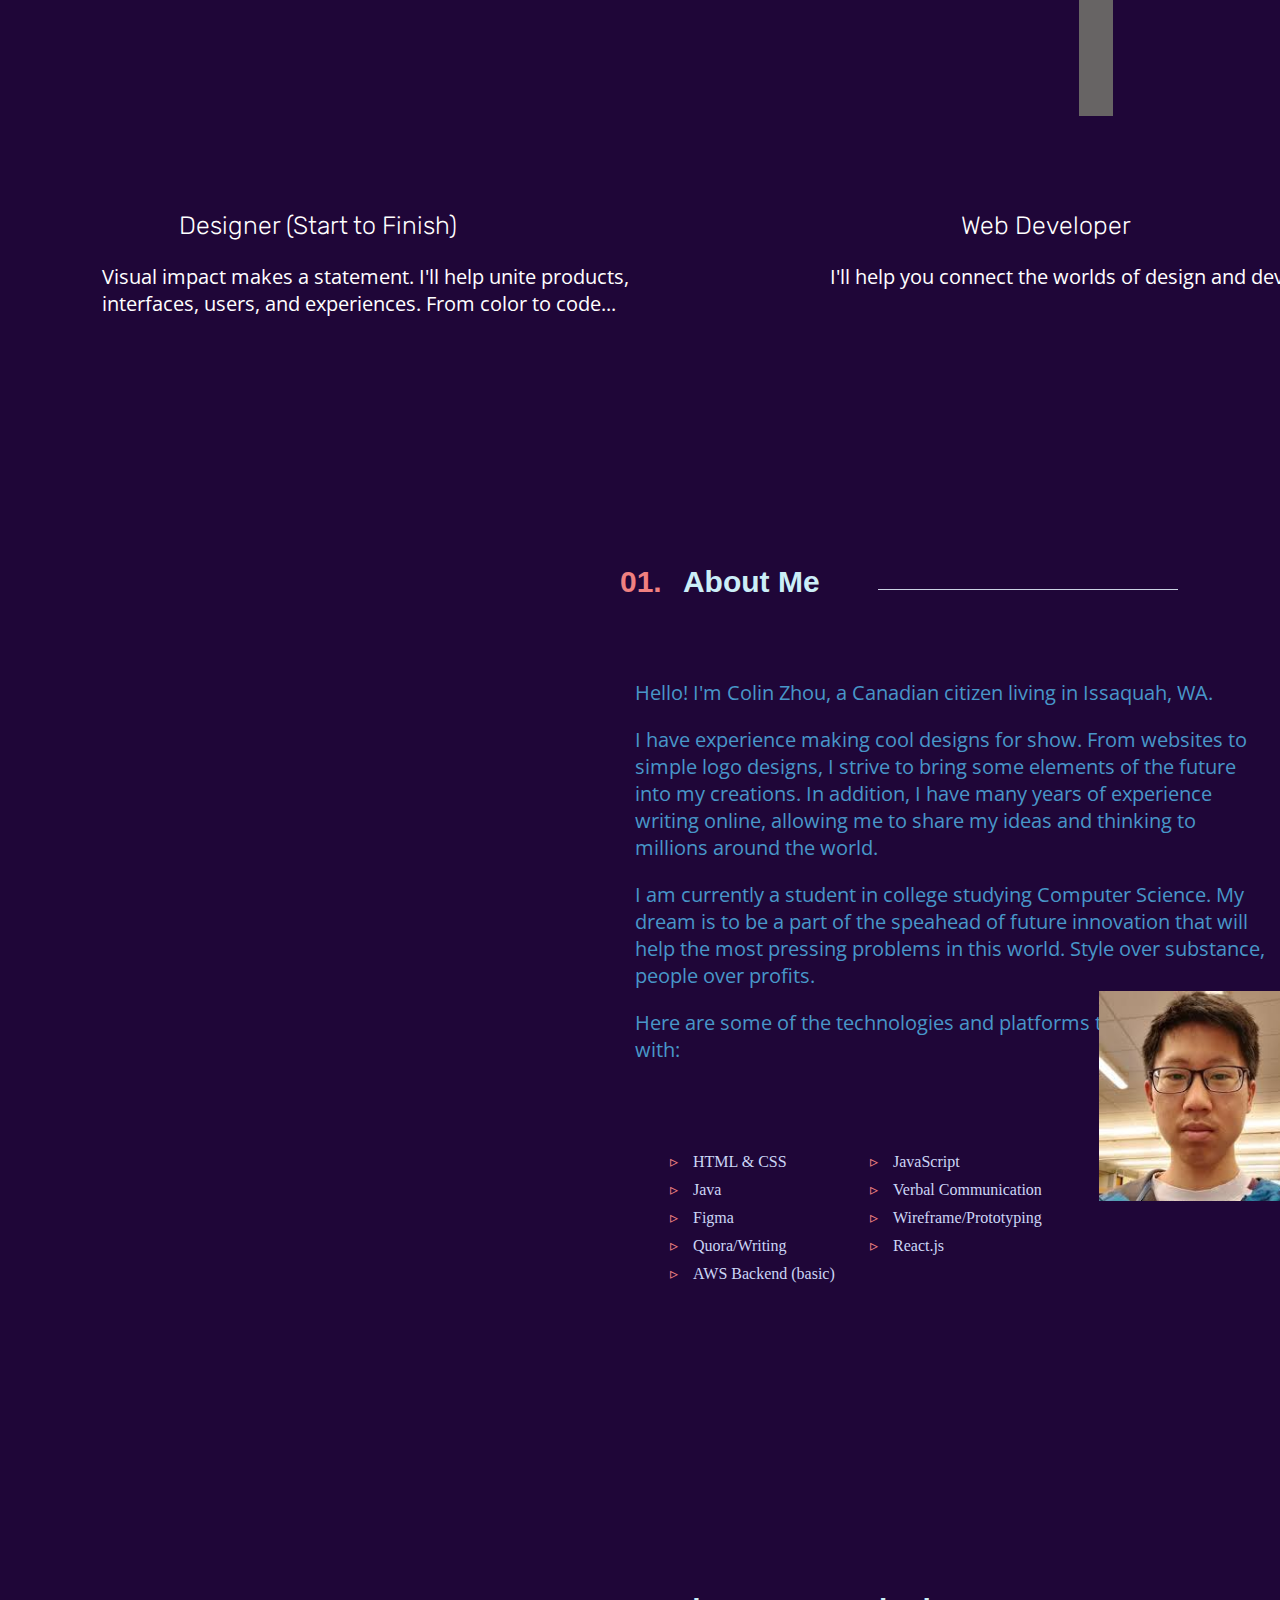
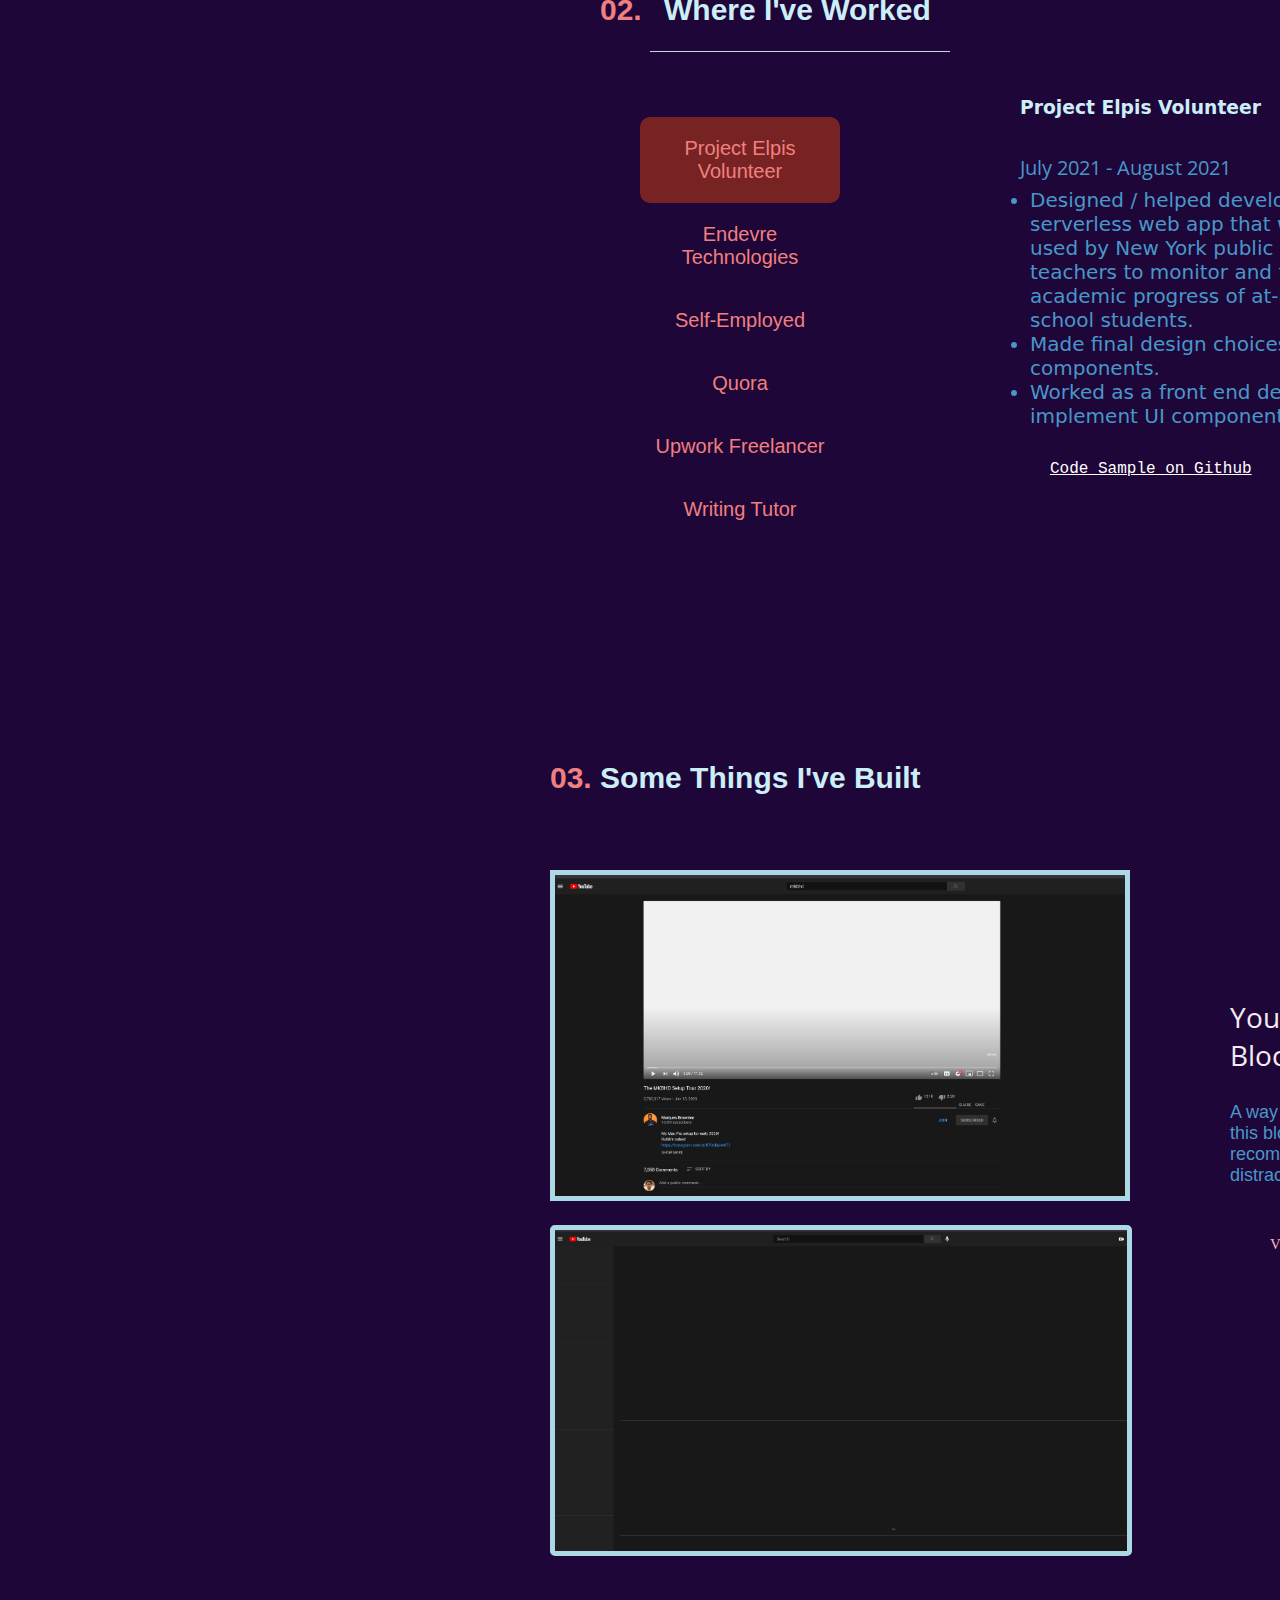
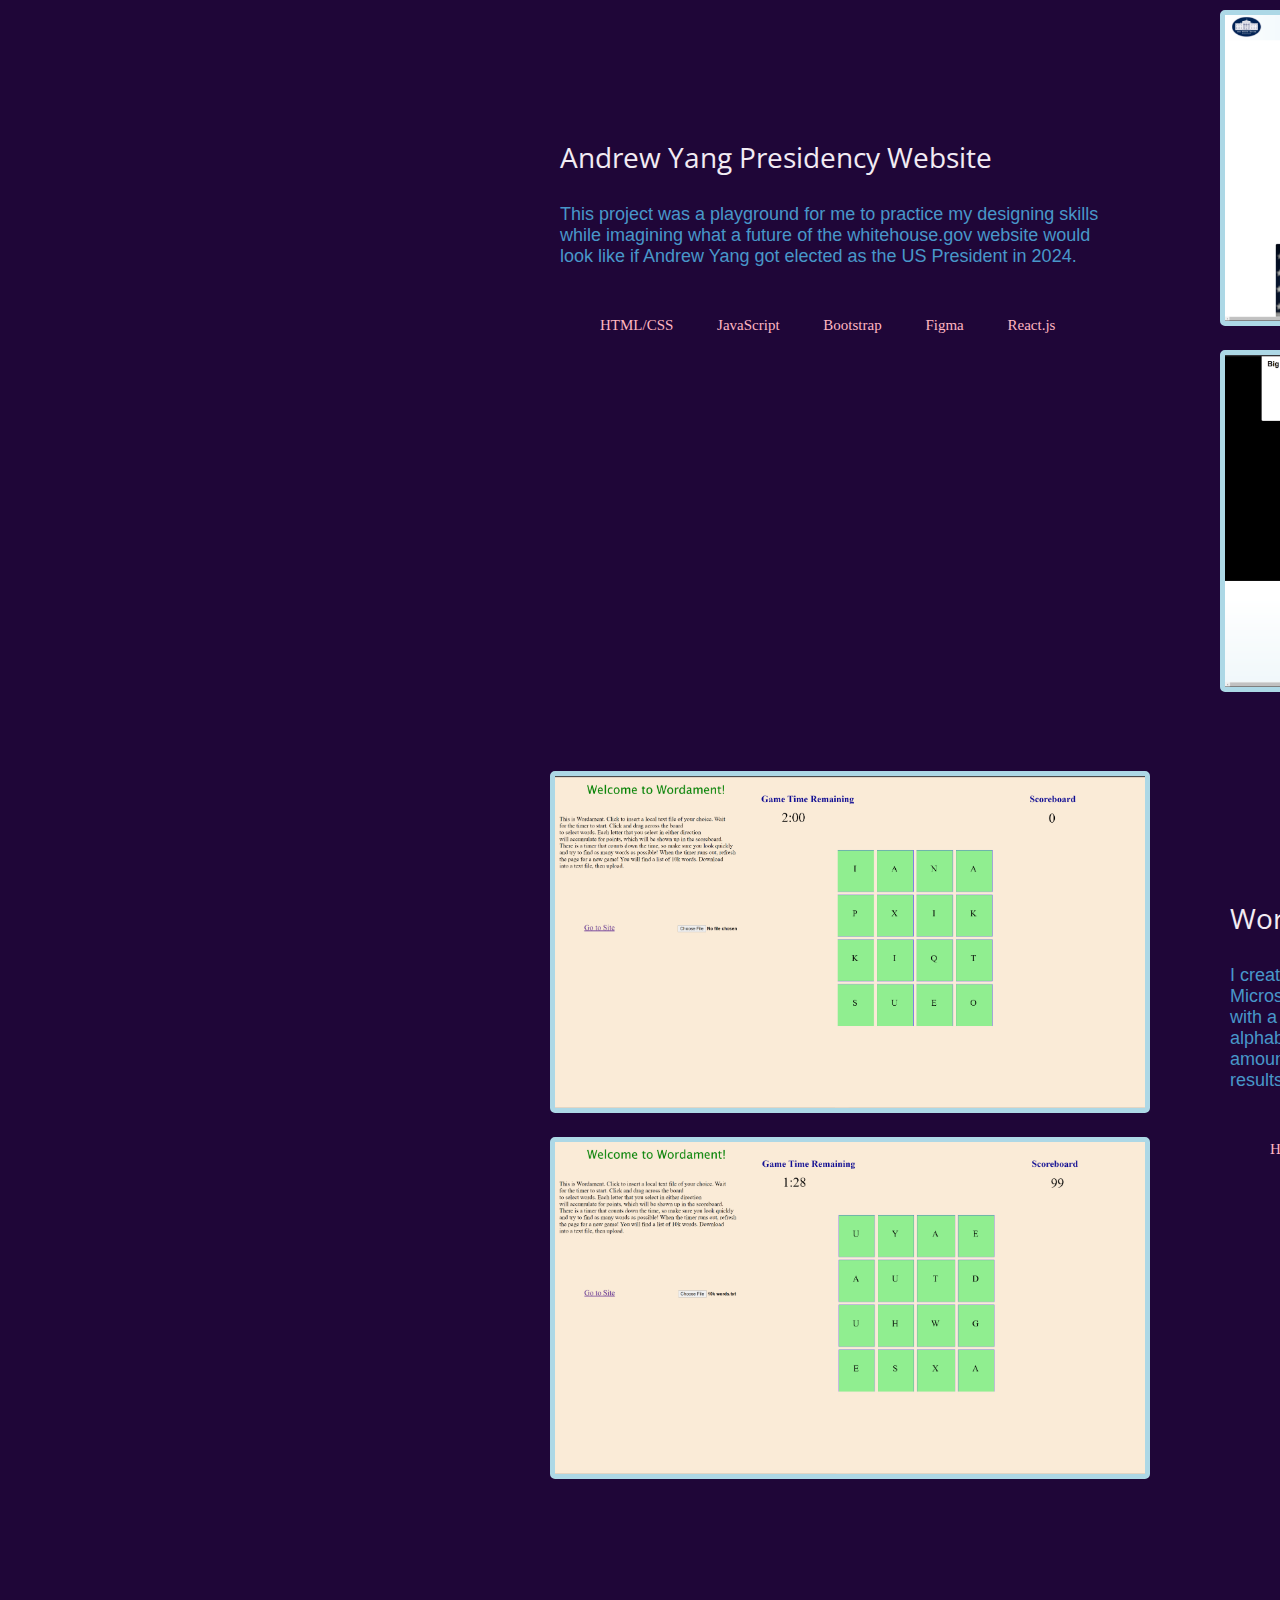
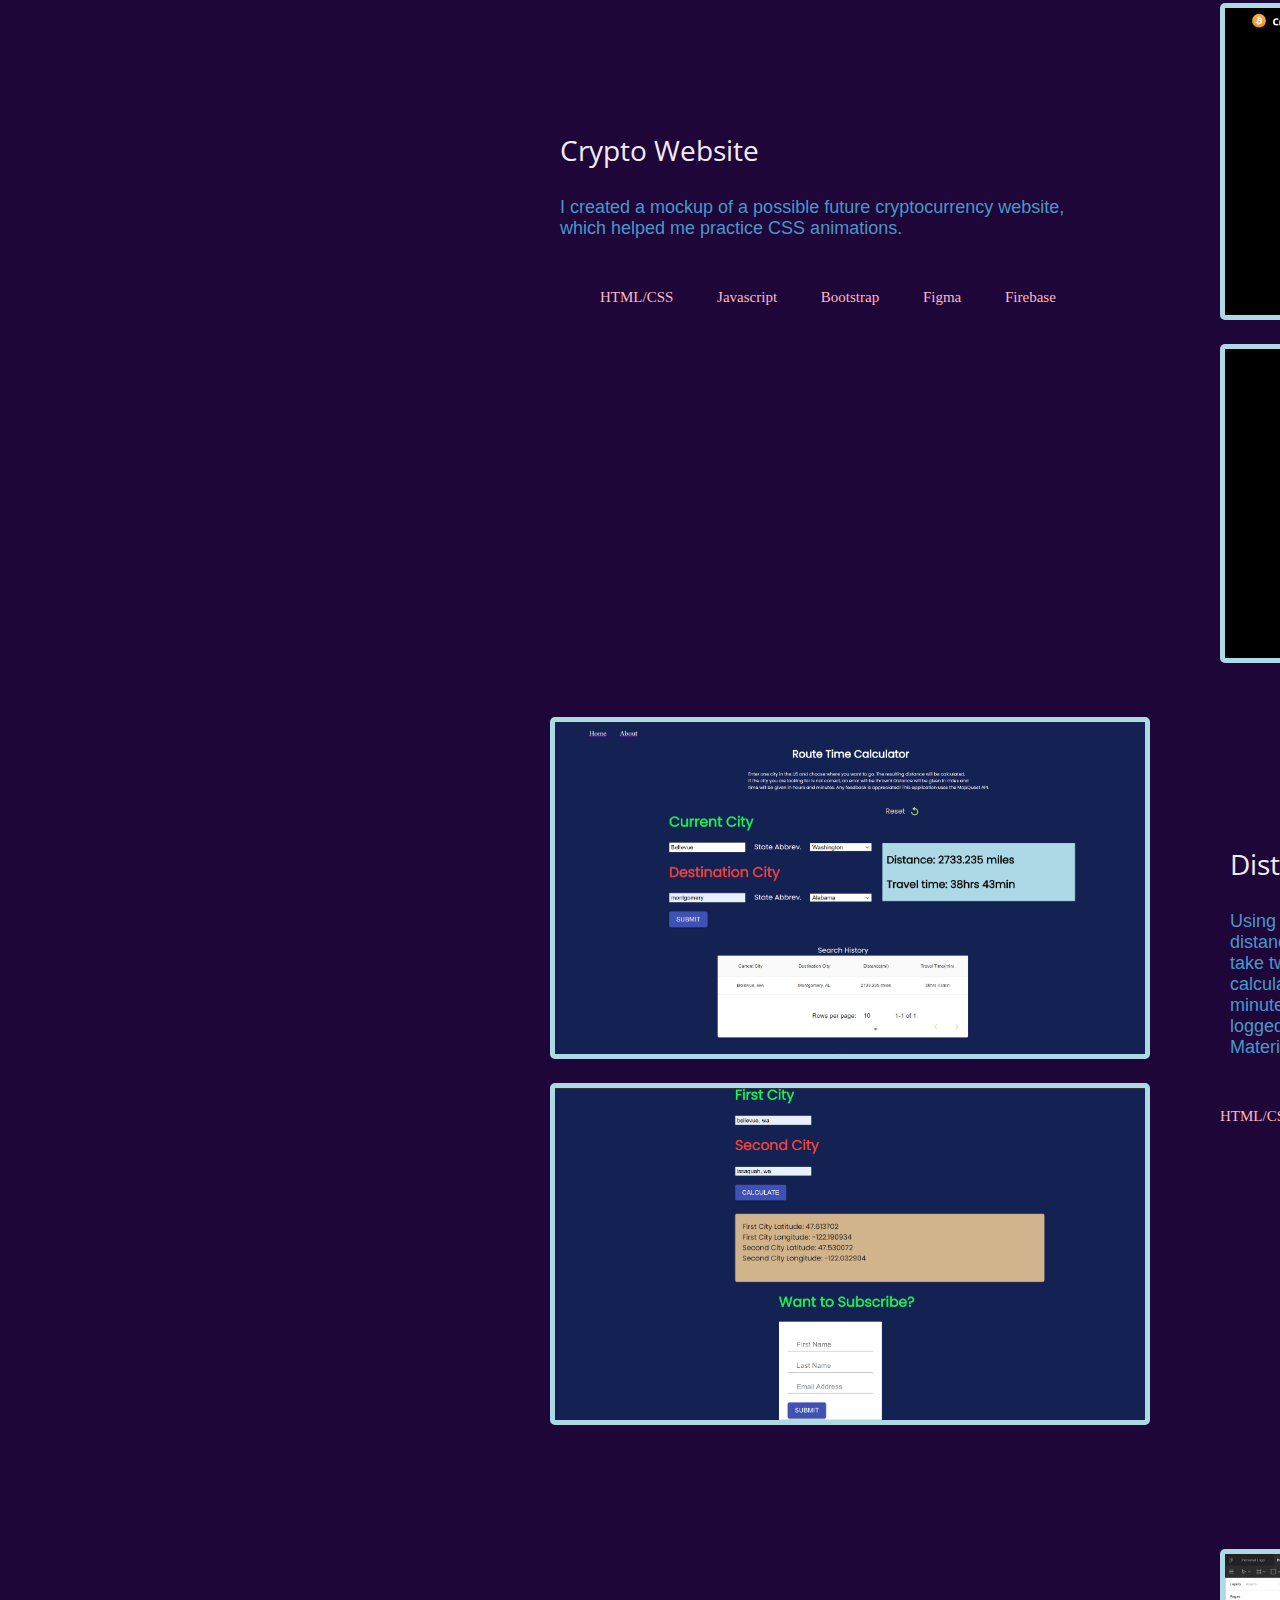
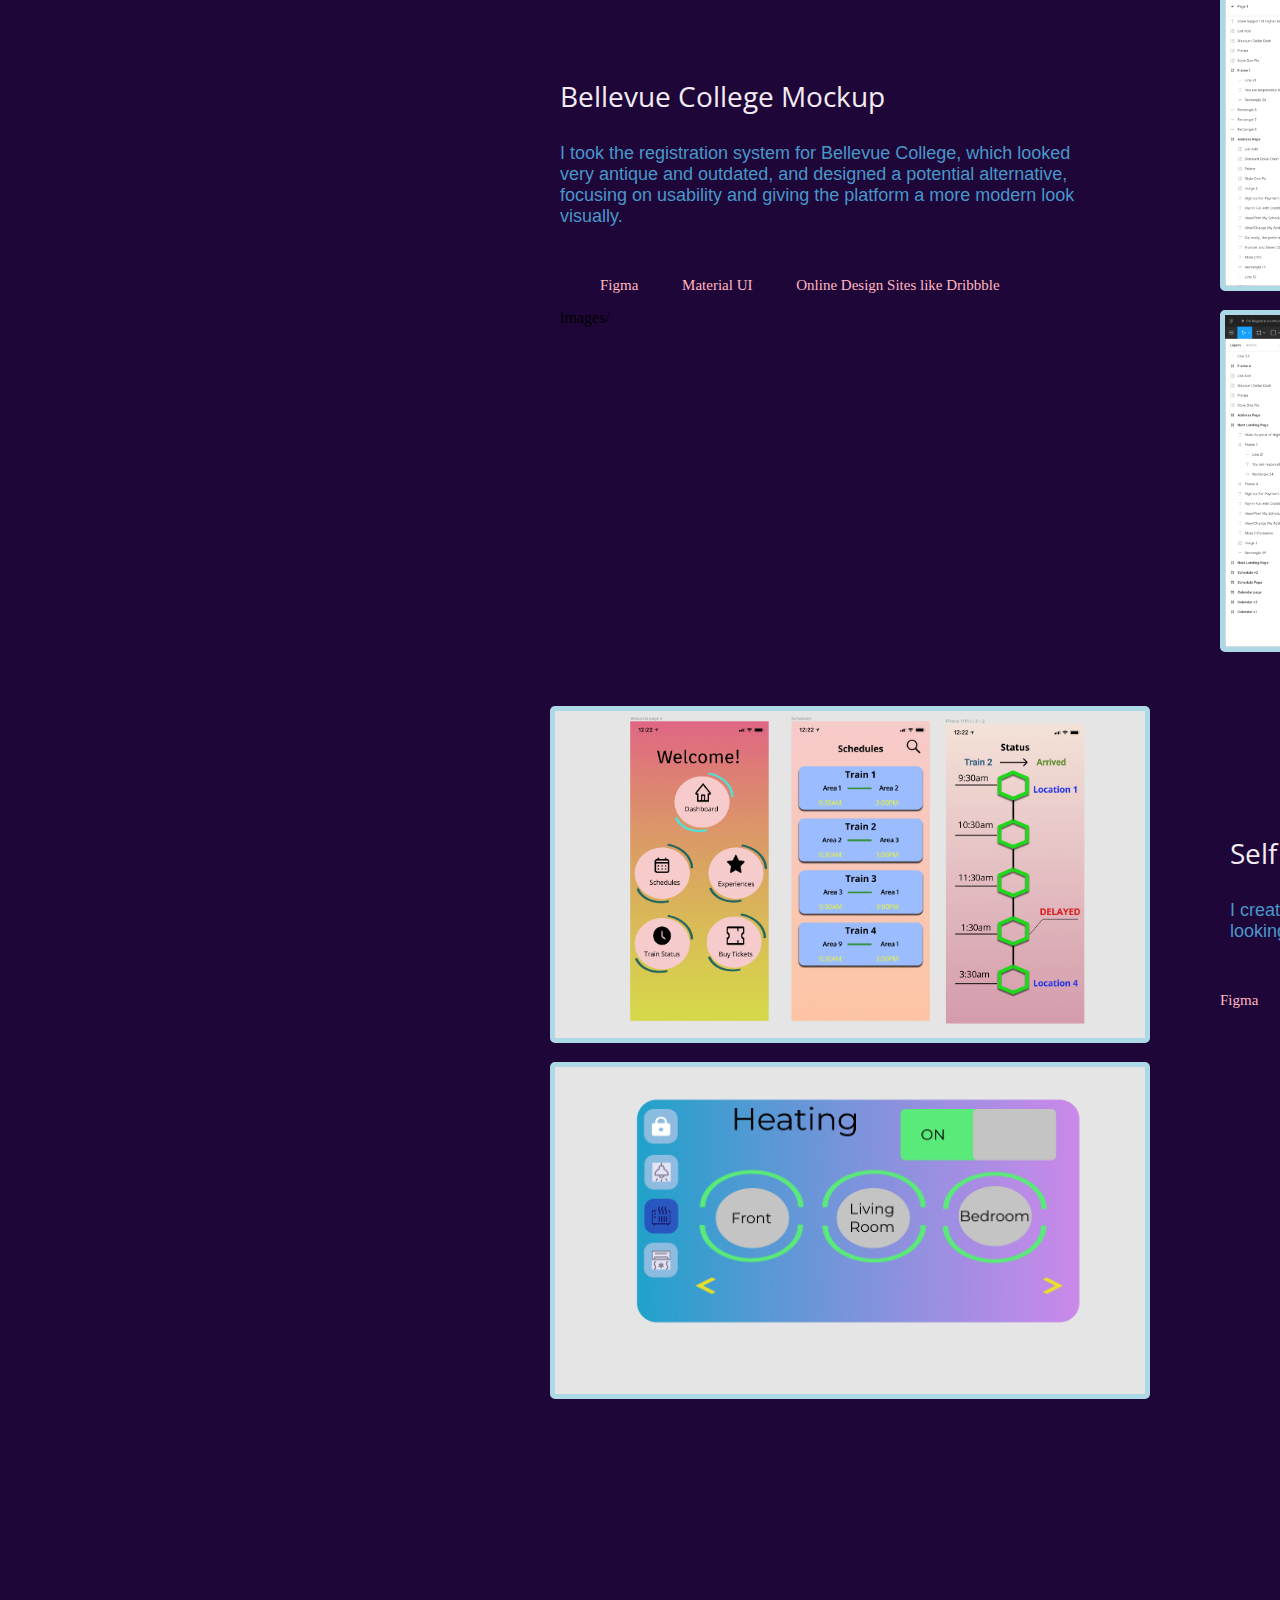
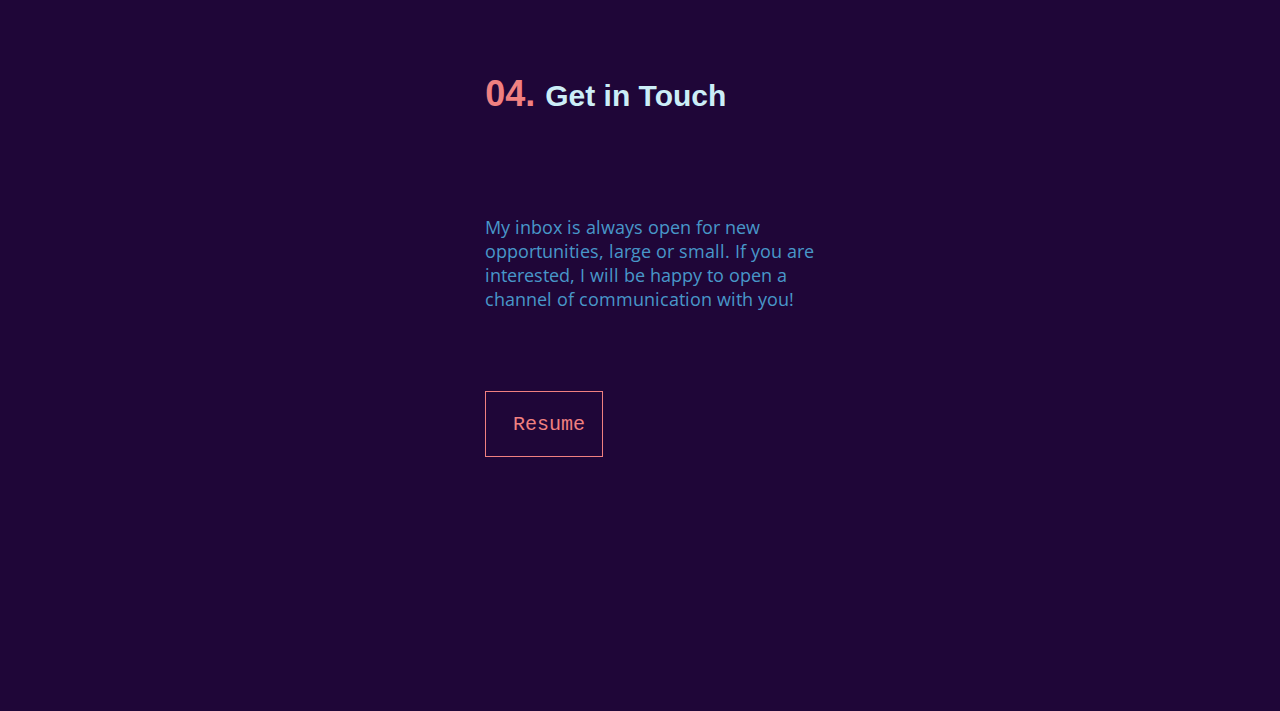
==== commit 23190b40: "updated resume link" ====
--- a/index.html
+++ b/index.html
@@ -524,7 +524,7 @@
             </p>
           </div>
           <div class="resume-button">
-            <a href="resume/Colin Zhou Resume (2) (1).pdf" style="color: var(--coral); margin-left: -90px;">Resume</a>
+            <a href="resume/Colin Zhou Resume (3).pdf" style="color: var(--coral); margin-left: -90px;">Resume</a>
           </div>
 
         </section>
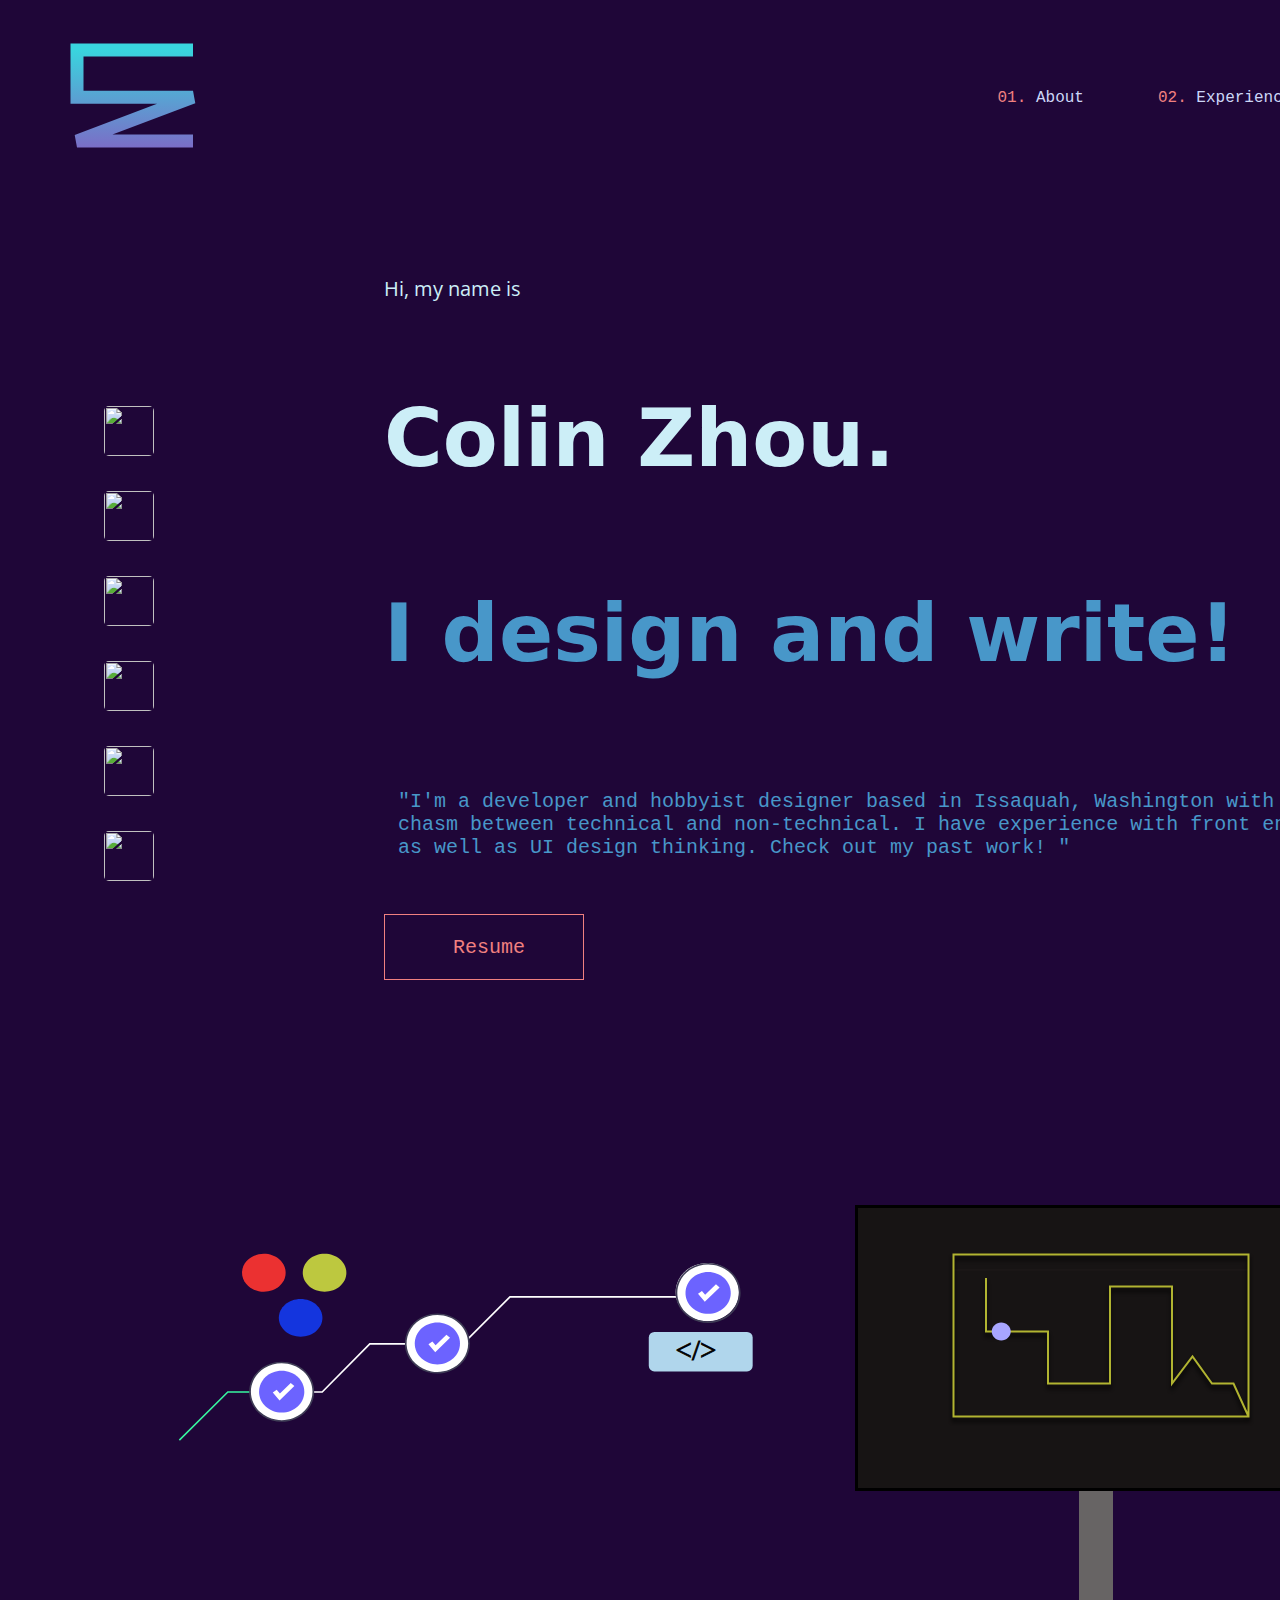
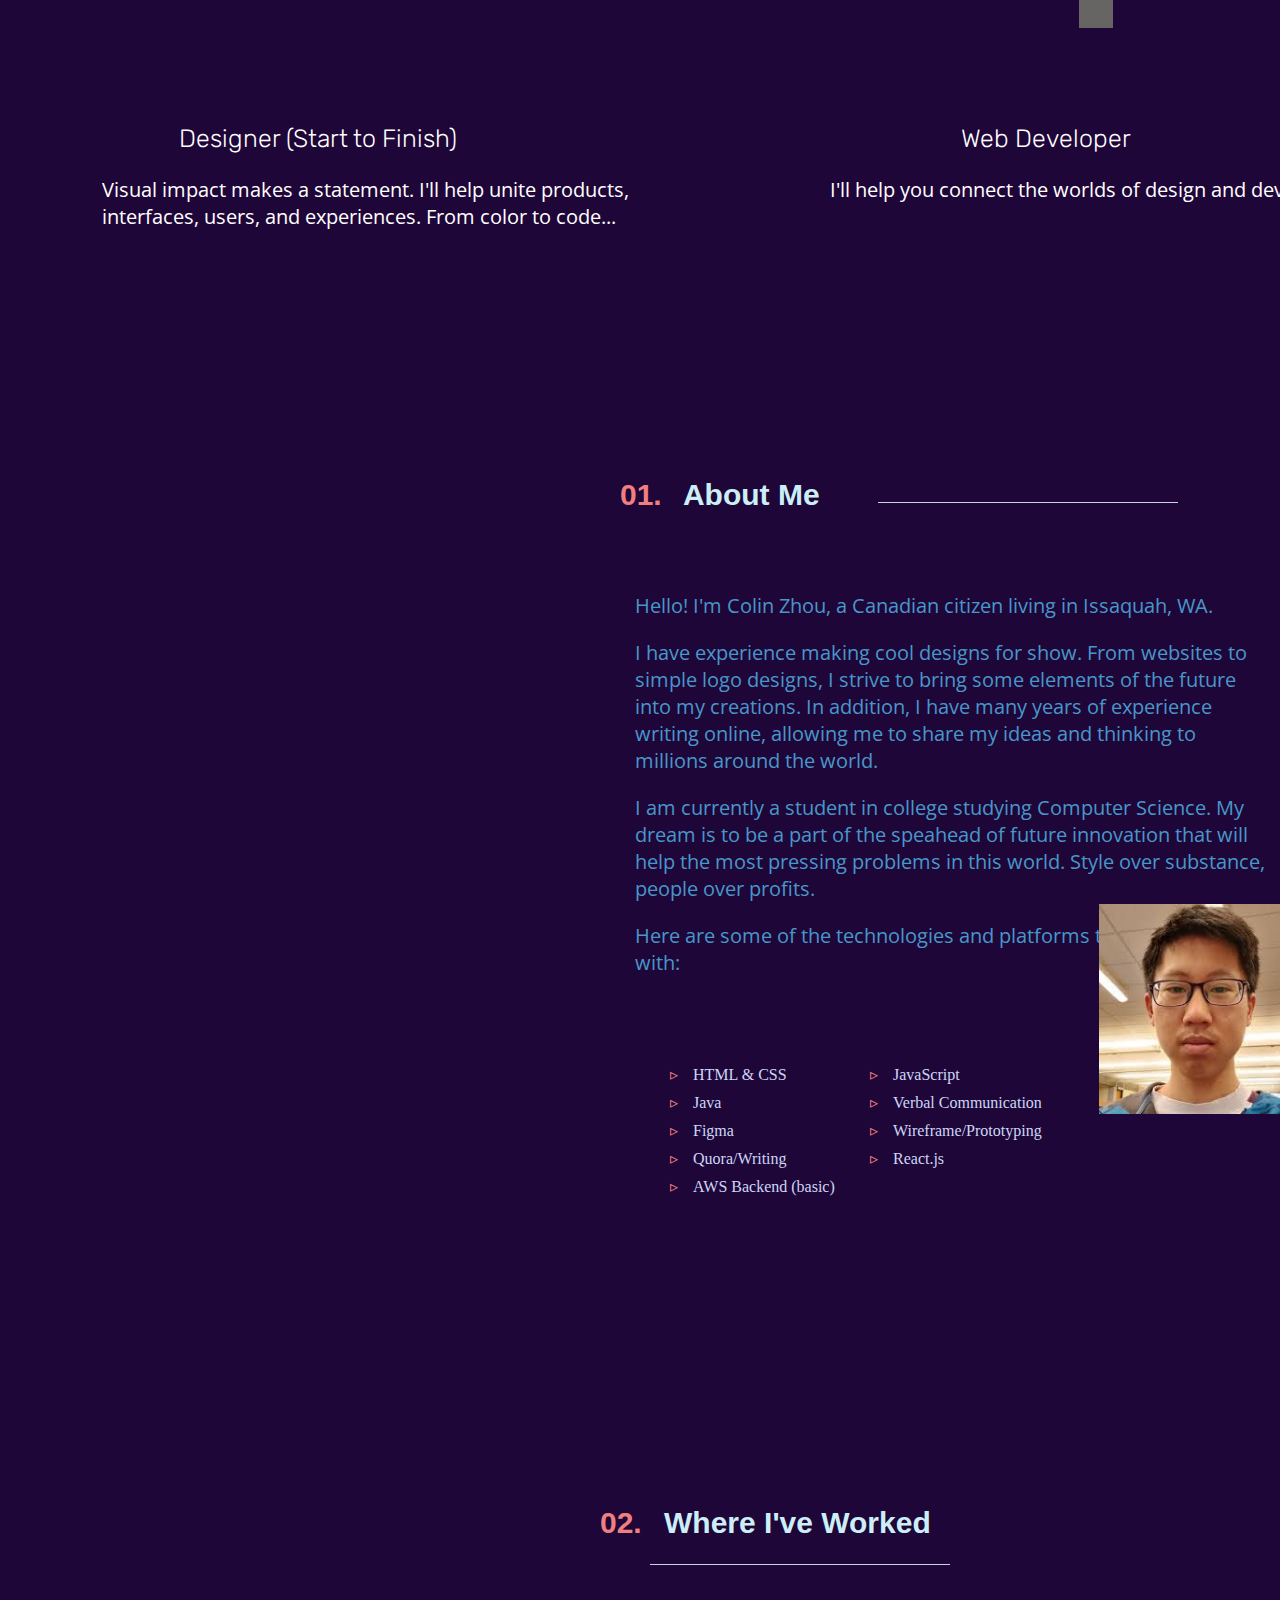
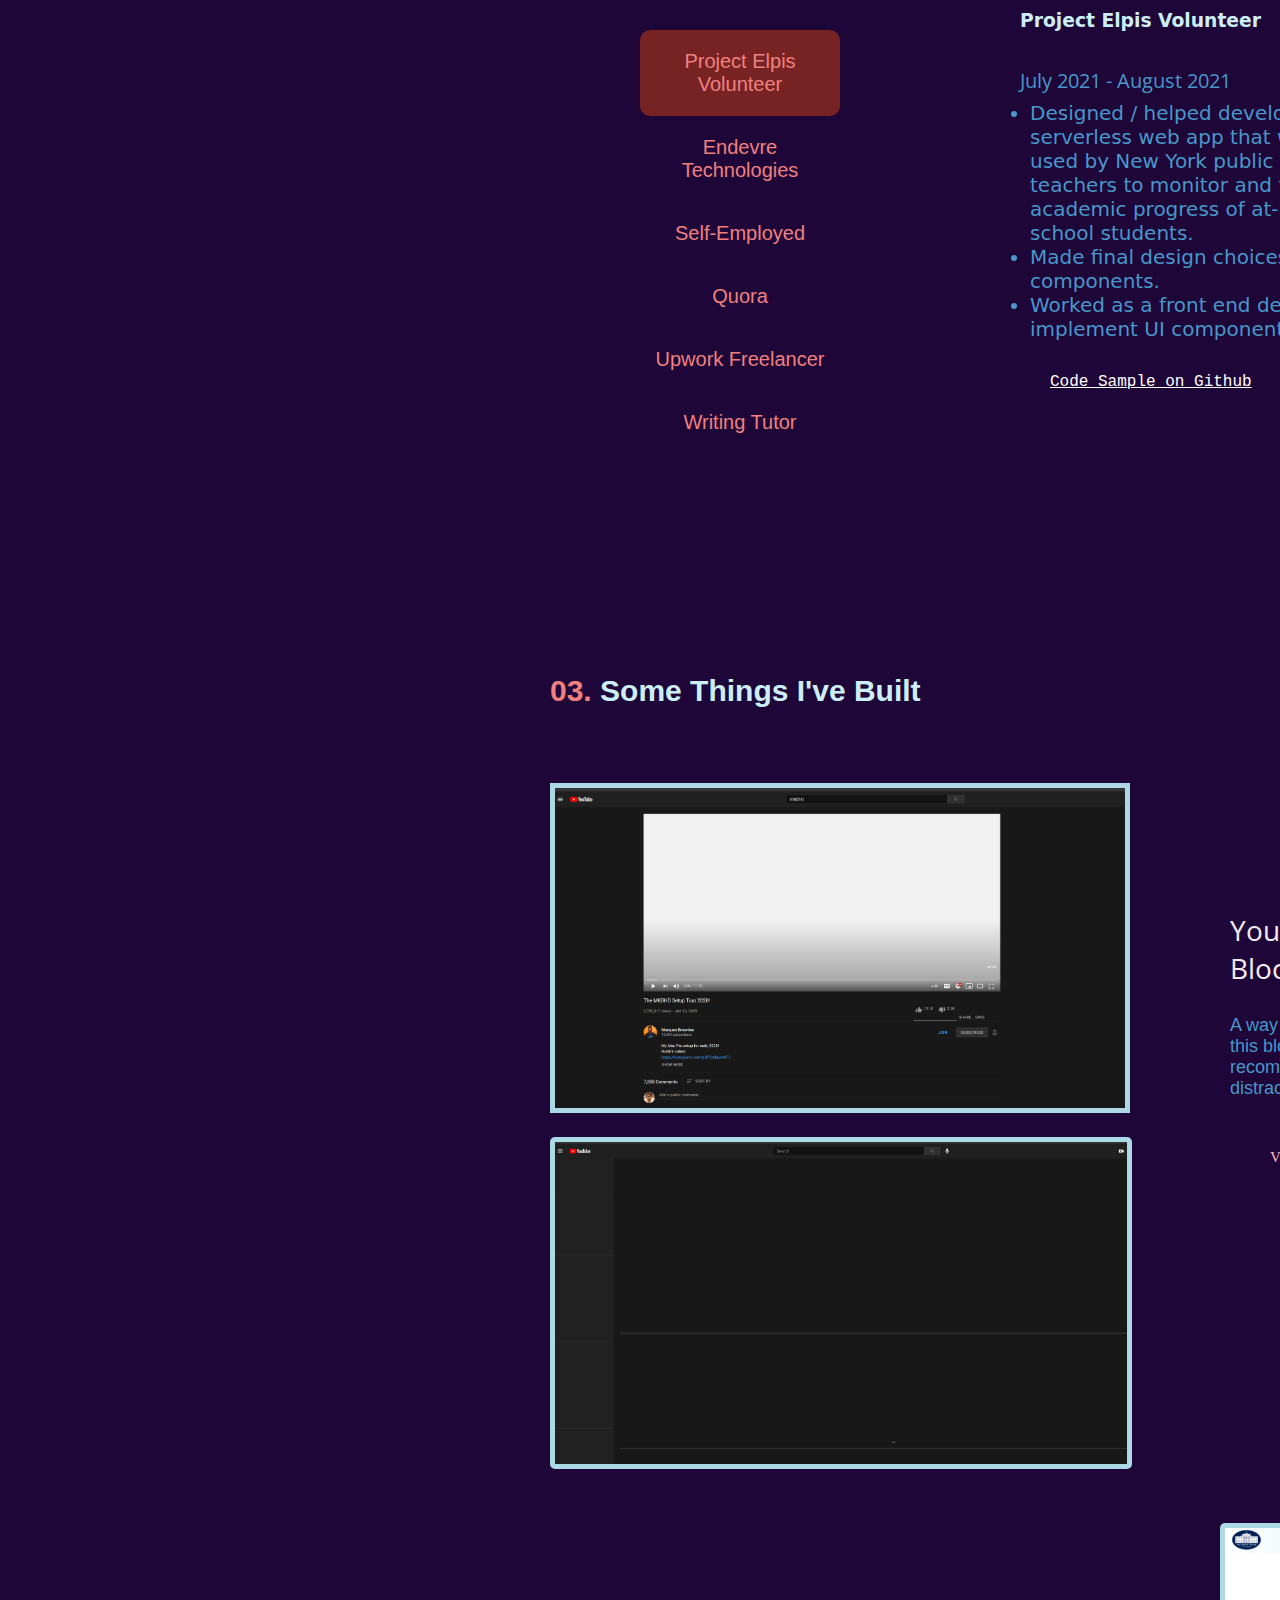
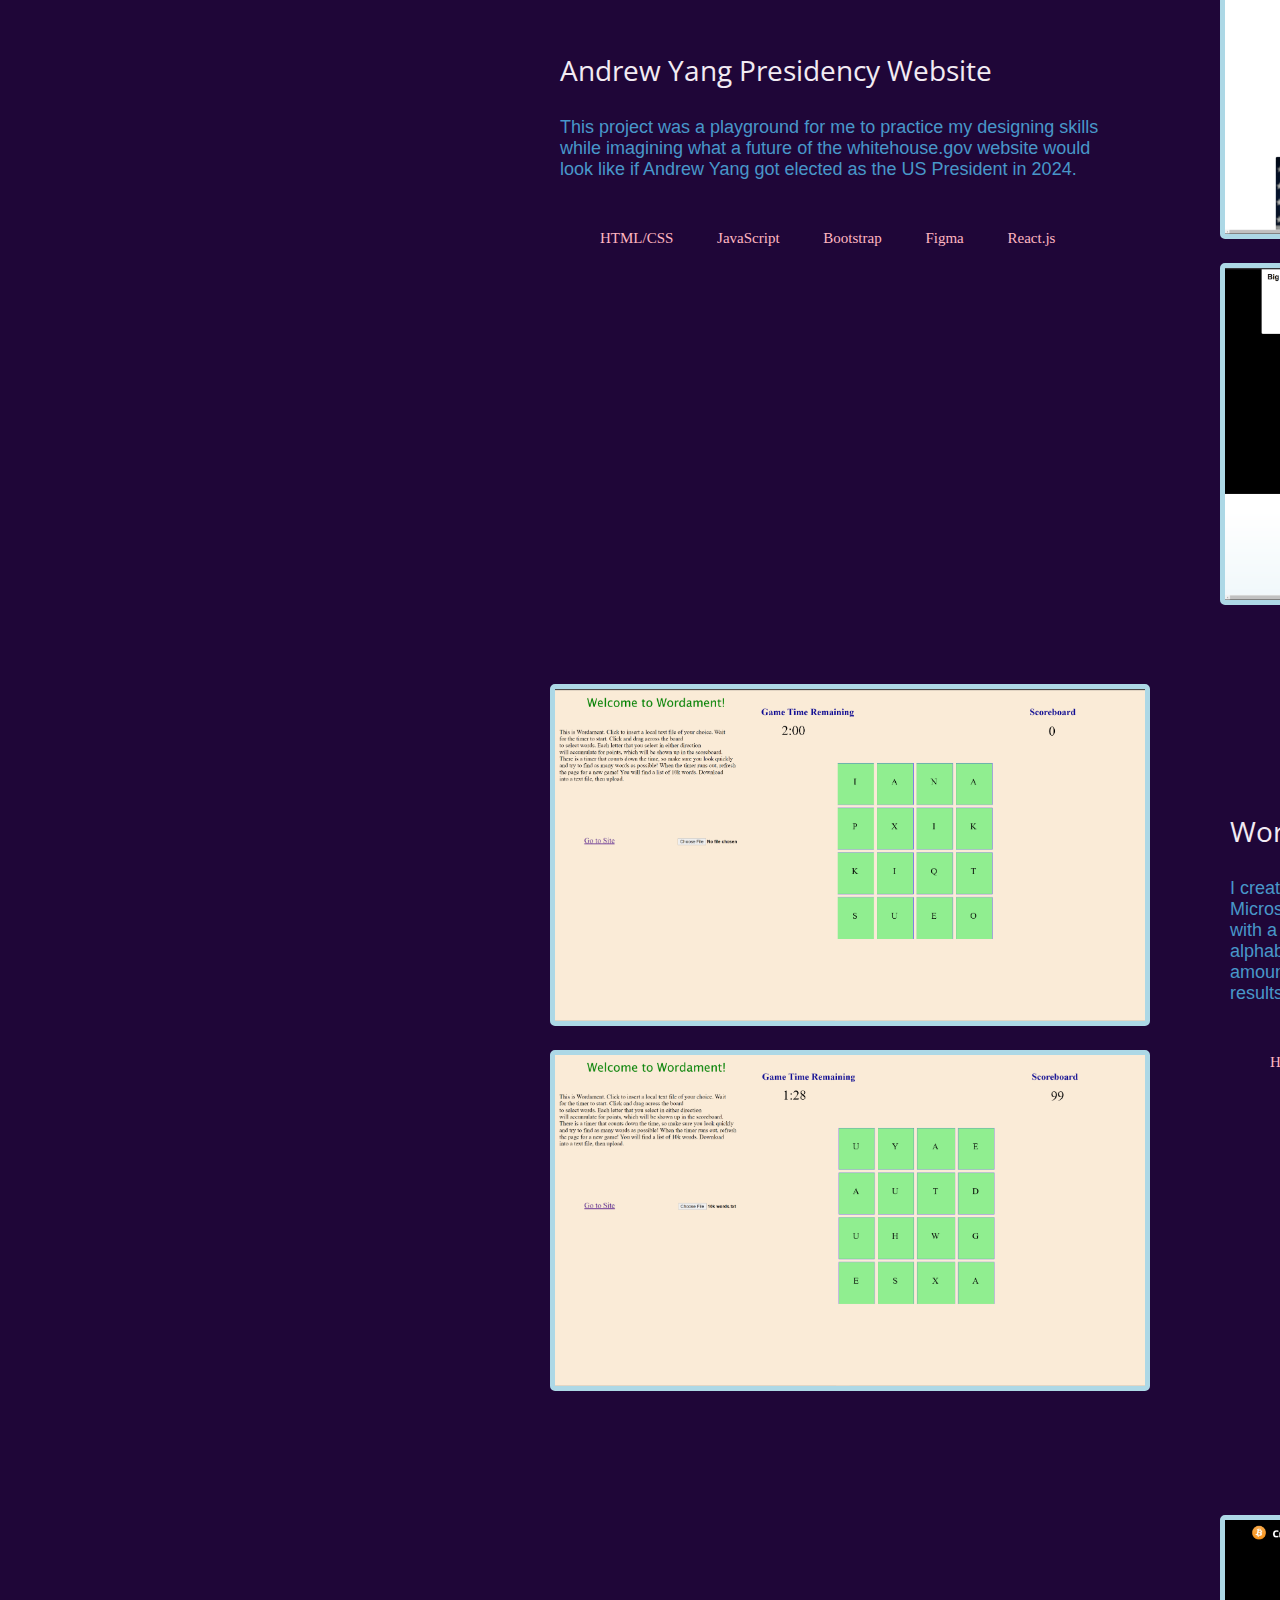
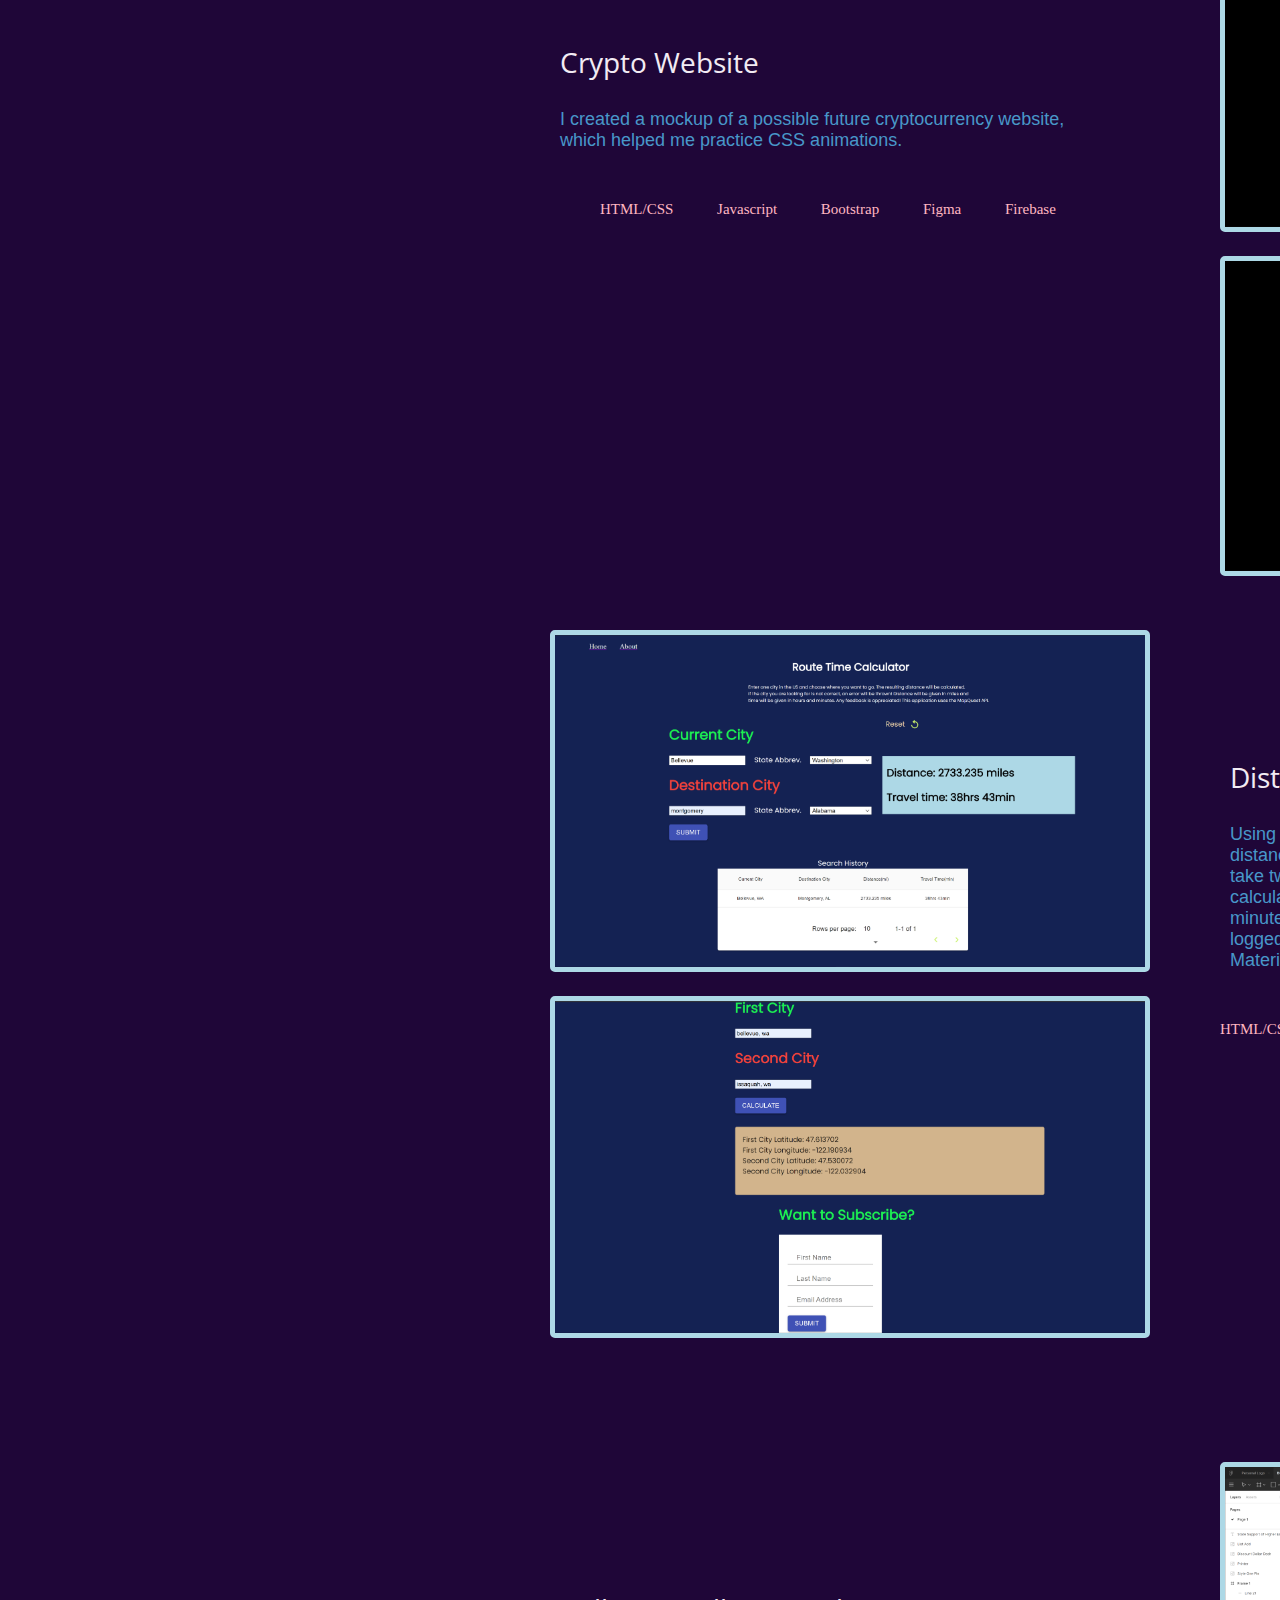
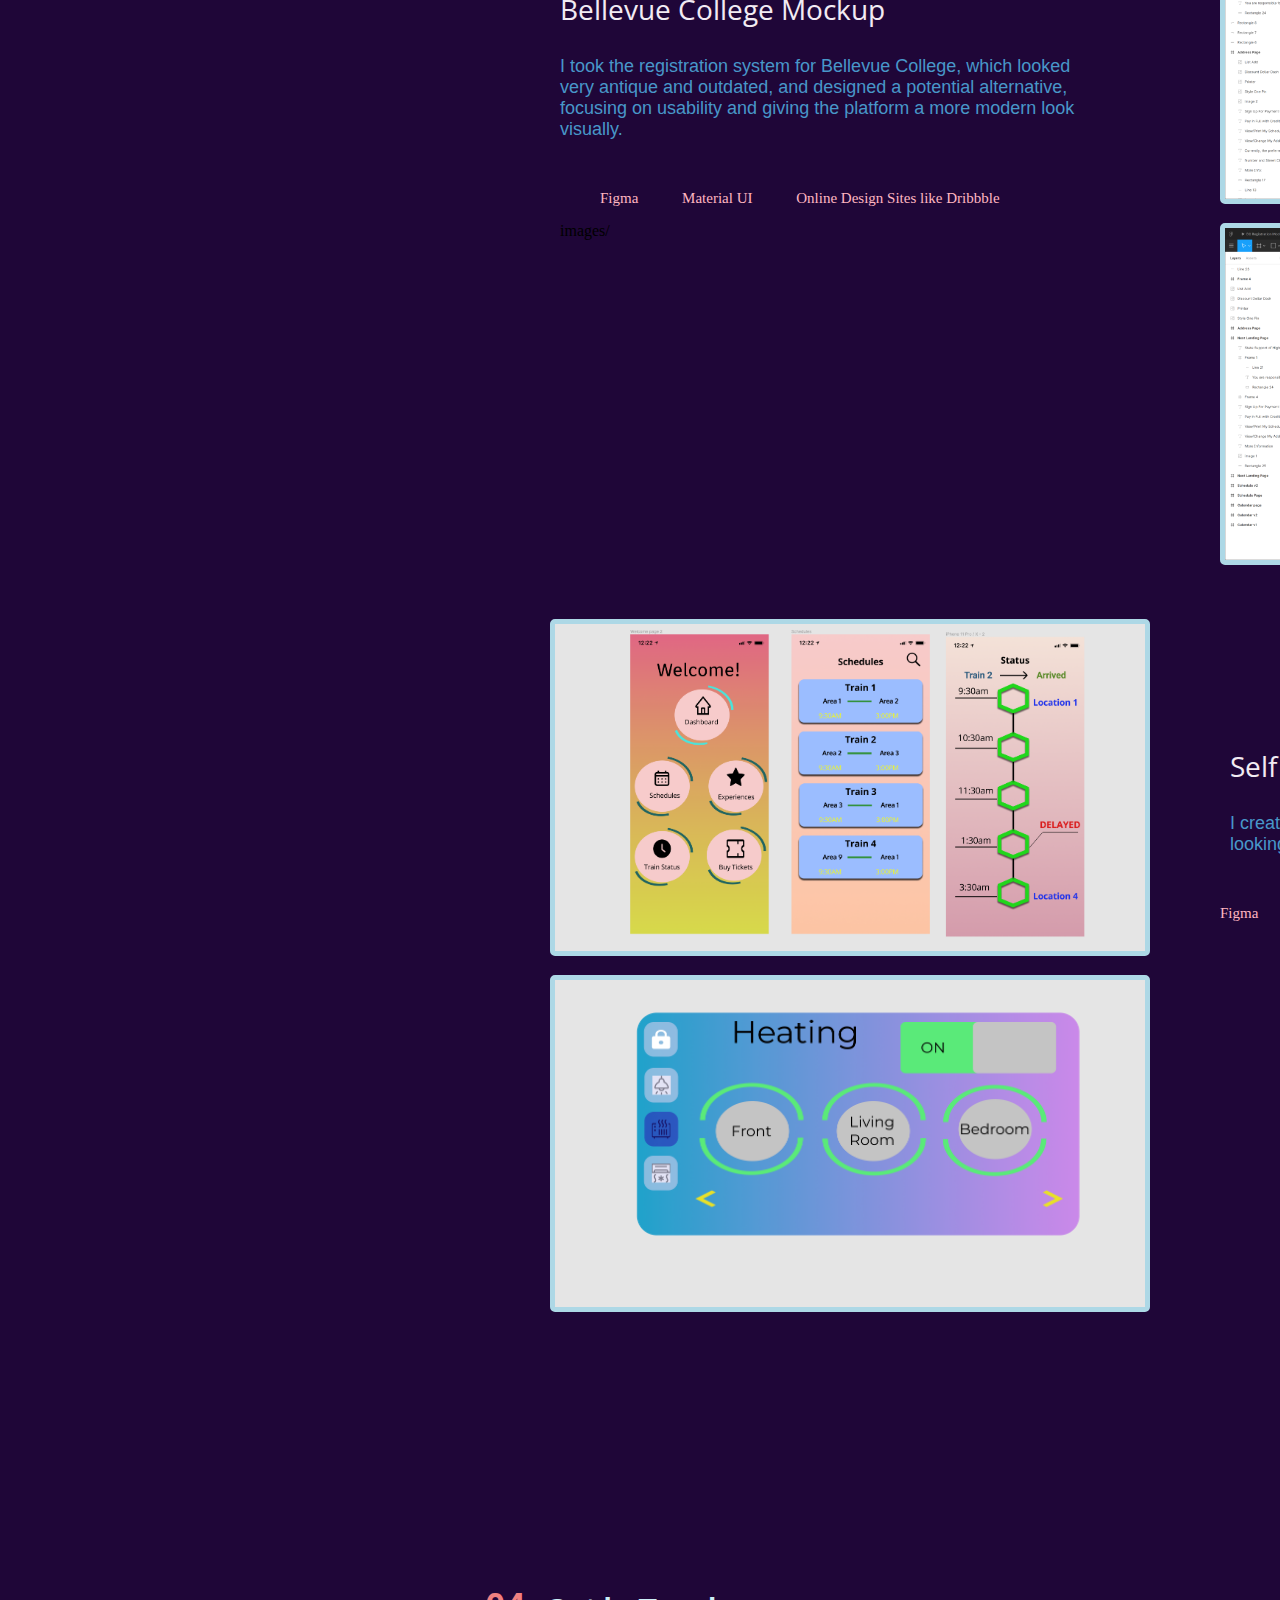
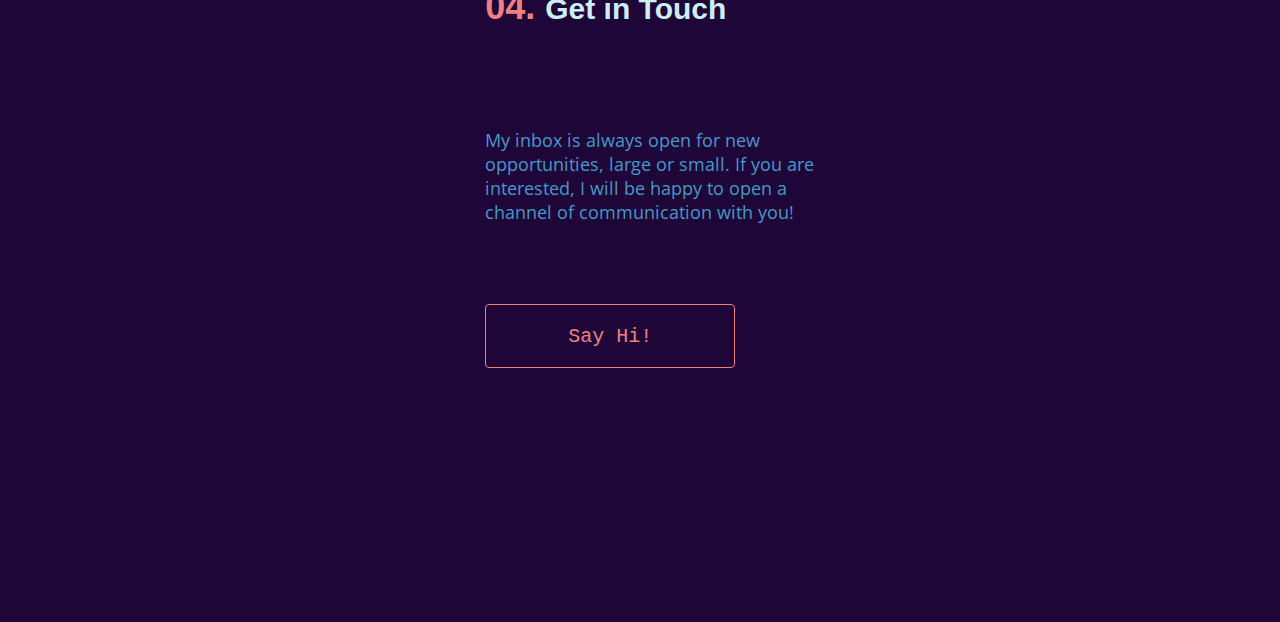
==== commit 9b1ed369: "changed resume and say hi btns" ====
--- a/index.html
+++ b/index.html
@@ -94,8 +94,8 @@
             as well as UI design thinking. Check out my past work! "
           </pre>
         </div>
-        <div class="get-in-touch">
-          <a href="mailto:colizu2020@gmail.com" target="_blank">Get in Touch</a>
+        <div class="resume-button" style="margin-left: 30%; max-width: 200px;">
+          <a href="resume/Colin Zhou Resume (3).pdf" style="color: var(--coral); margin-left: -90px;">Resume</a>
         </div>
       </section>
       <section class="icons">
@@ -523,10 +523,9 @@
               be happy to open a channel of communication with you!
             </p>
           </div>
-          <div class="resume-button">
-            <a href="resume/Colin Zhou Resume (3).pdf" style="color: var(--coral); margin-left: -90px;">Resume</a>
-          </div>
-
+          <div class="get-in-touch" style="max-width: 250px; text-align: center;">
+            <a href="mailto:colizu2020@gmail.com" target="_blank">Say Hi!</a>
+          </div>  
         </section>
   </div>
   <script src="script.js"></script>
--- a/style.css
+++ b/style.css
@@ -182,8 +182,8 @@
 
 .get-in-touch {
   margin-top: 100px;
-  margin-left: 30%;
-  padding: 1.25rem 1.25rem;
+  /* margin-left: 30%; */
+  padding: 1.2rem;
   border: 1px solid lightcoral;
   cursor: pointer;
   text-decoration: none;
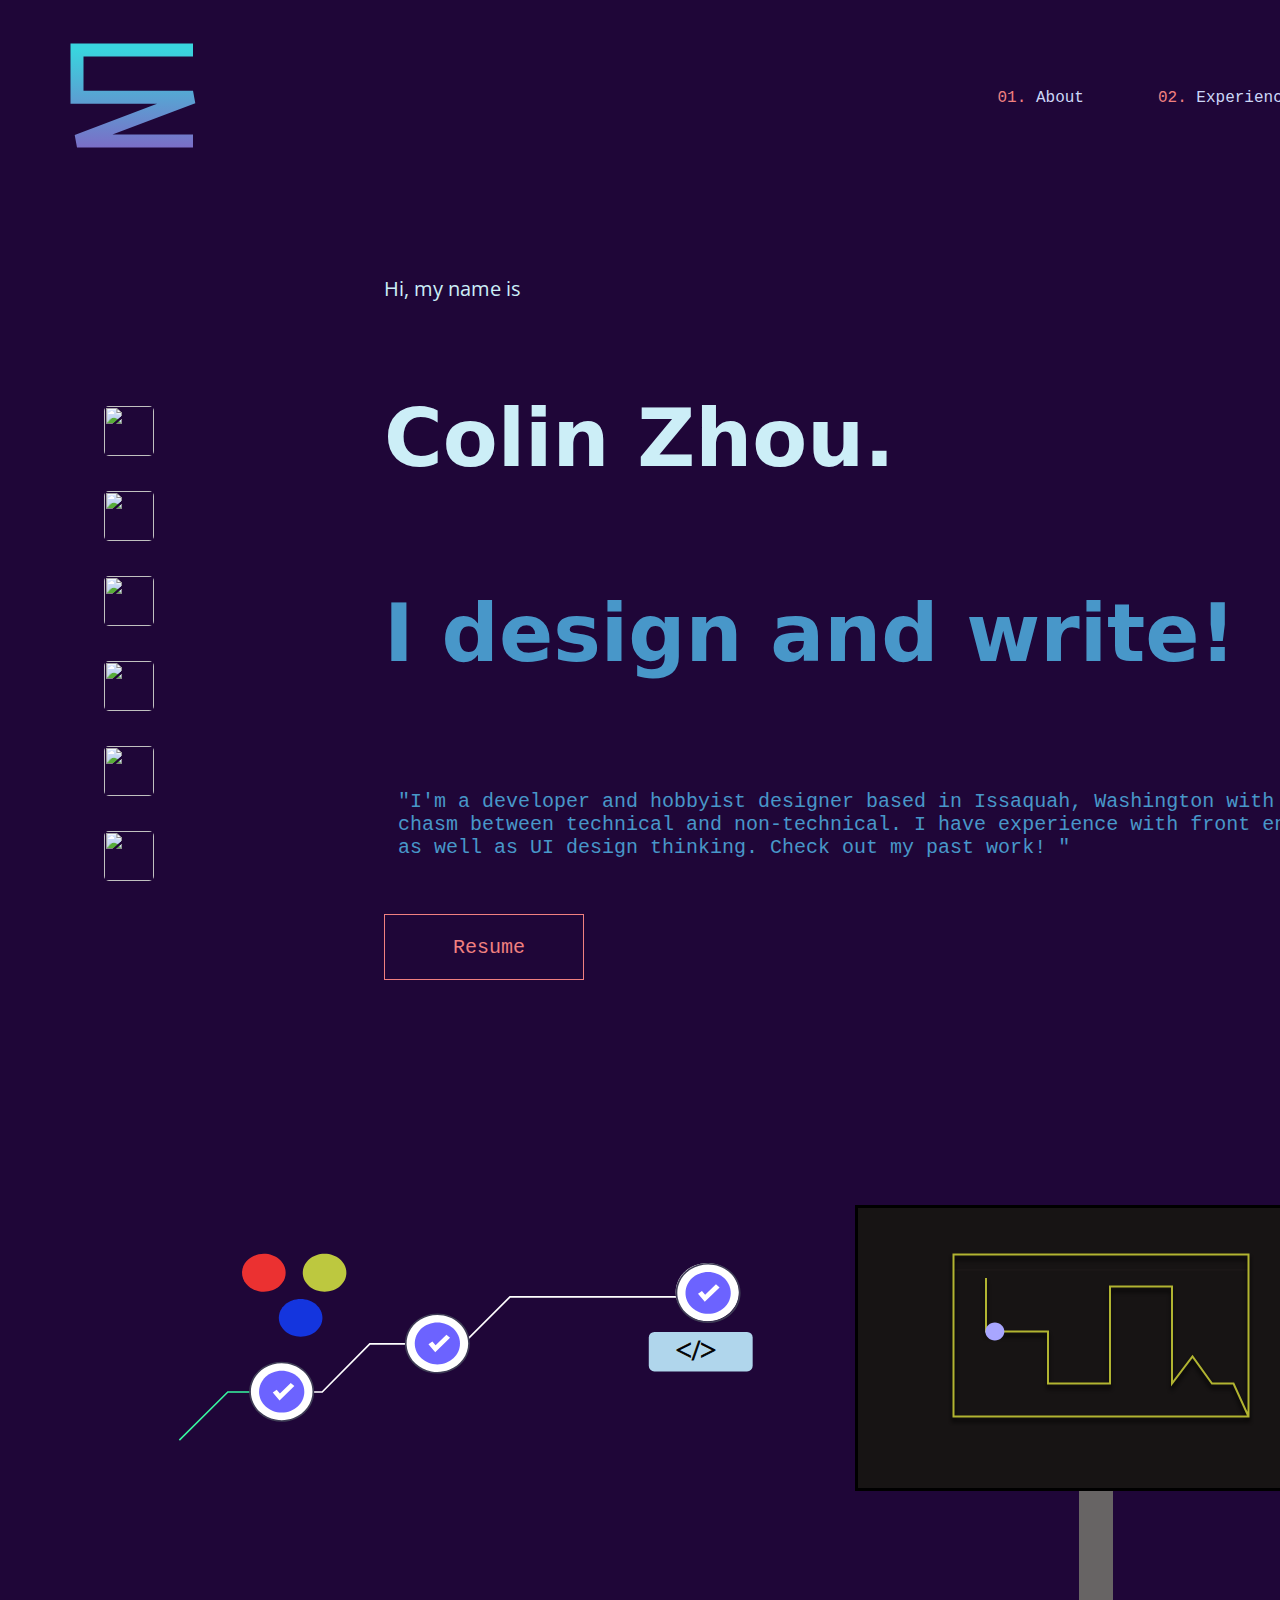
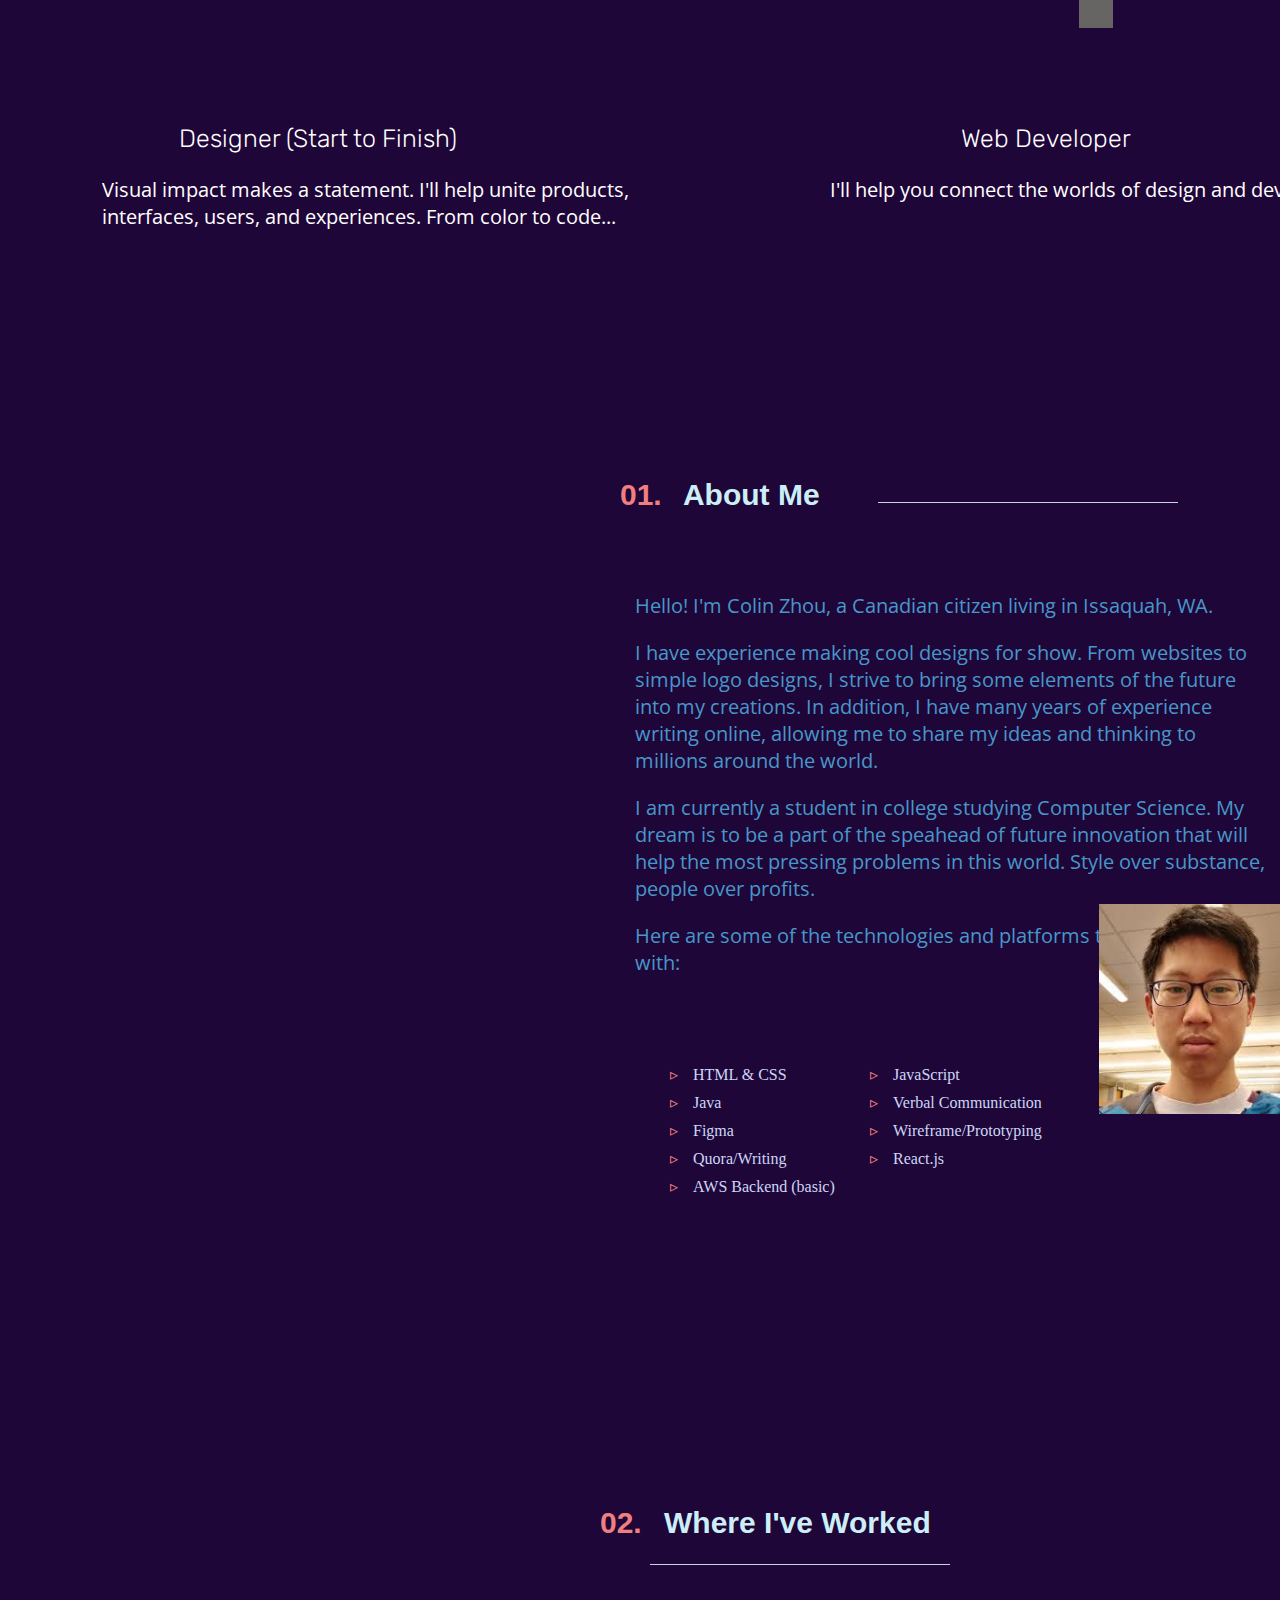
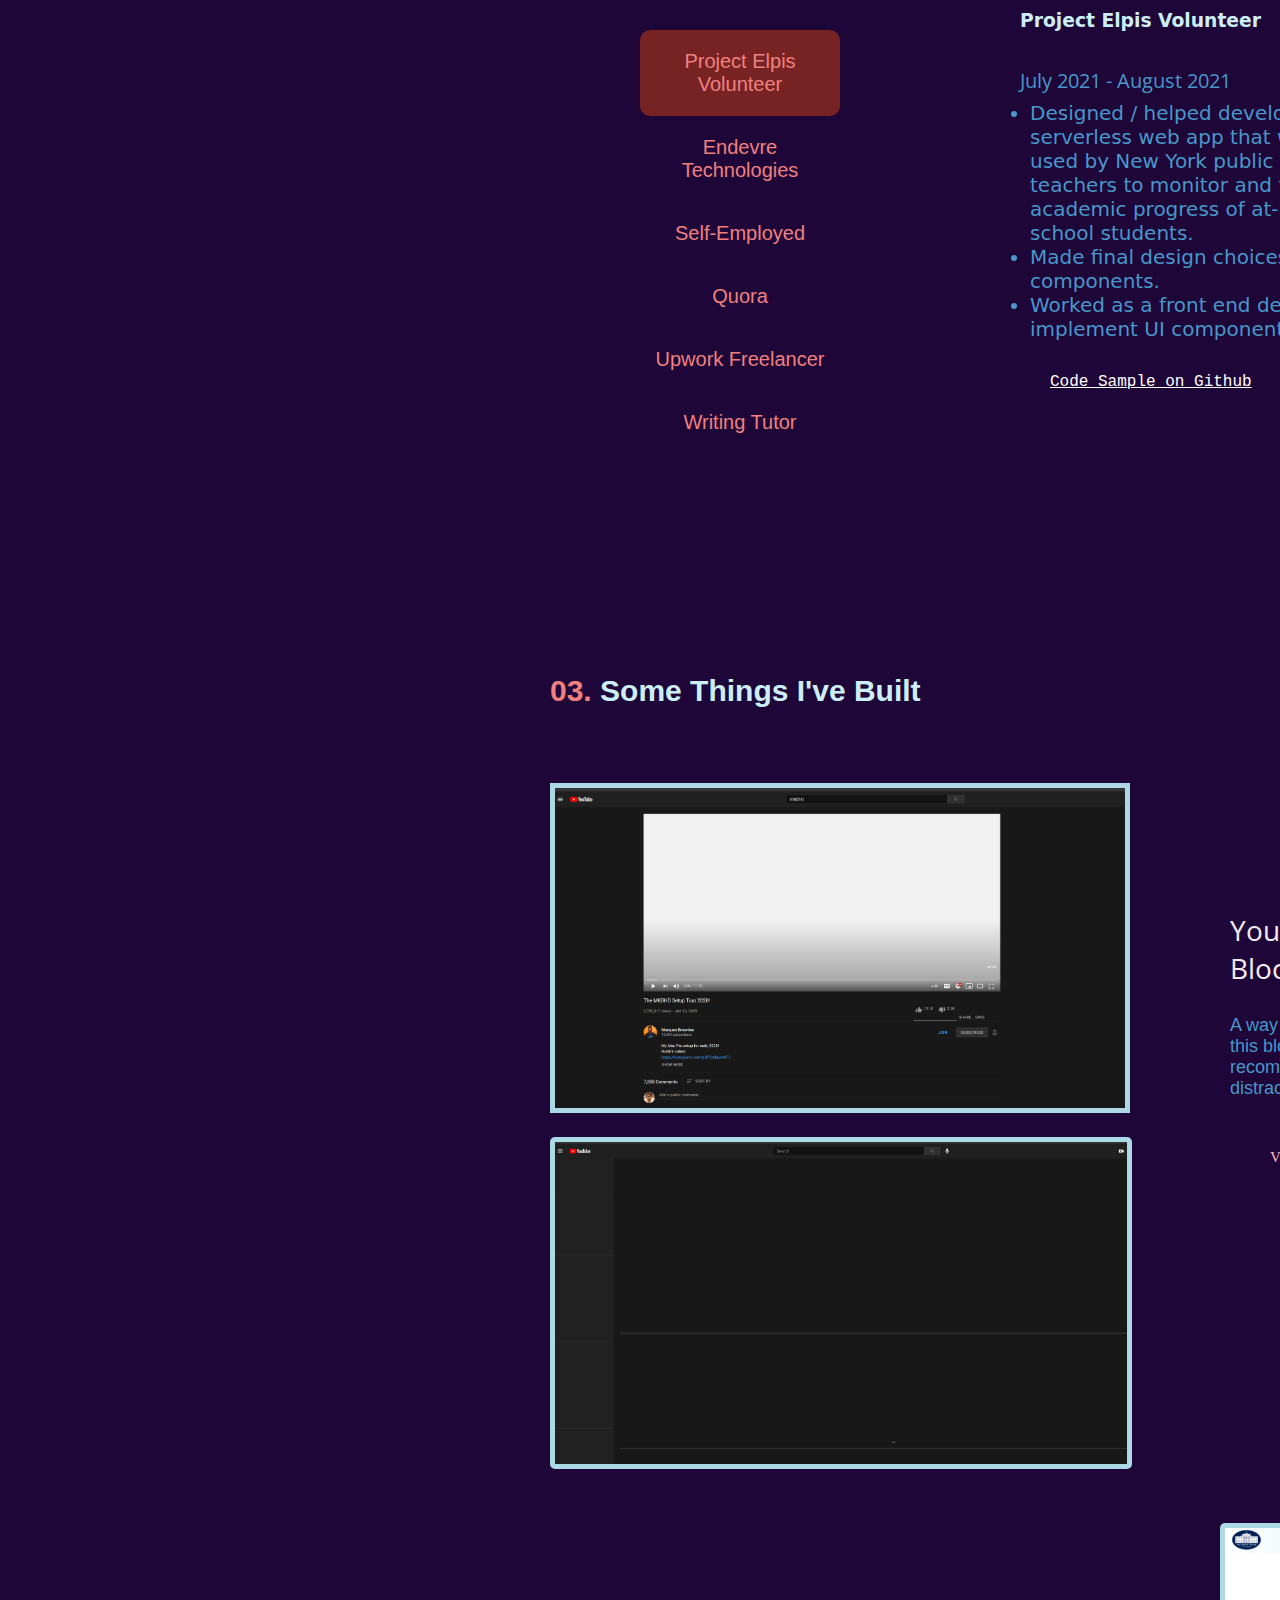
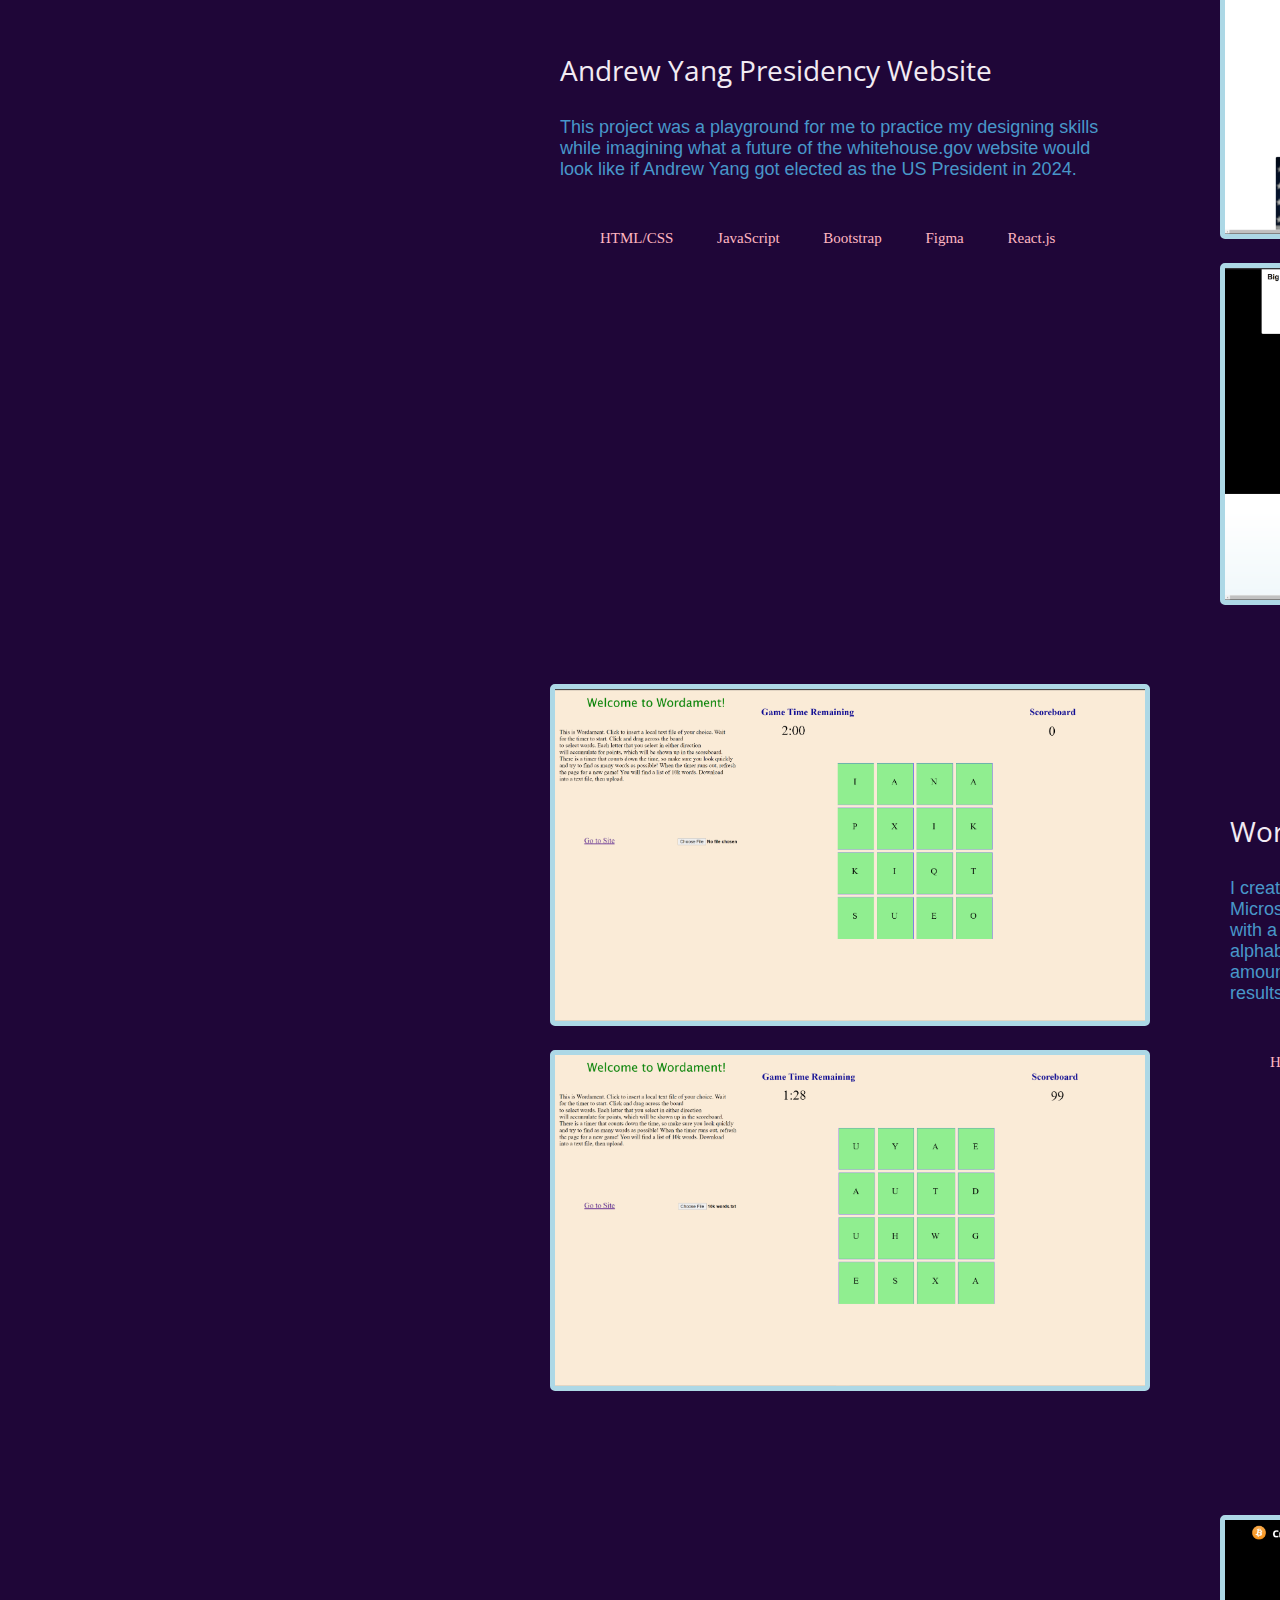
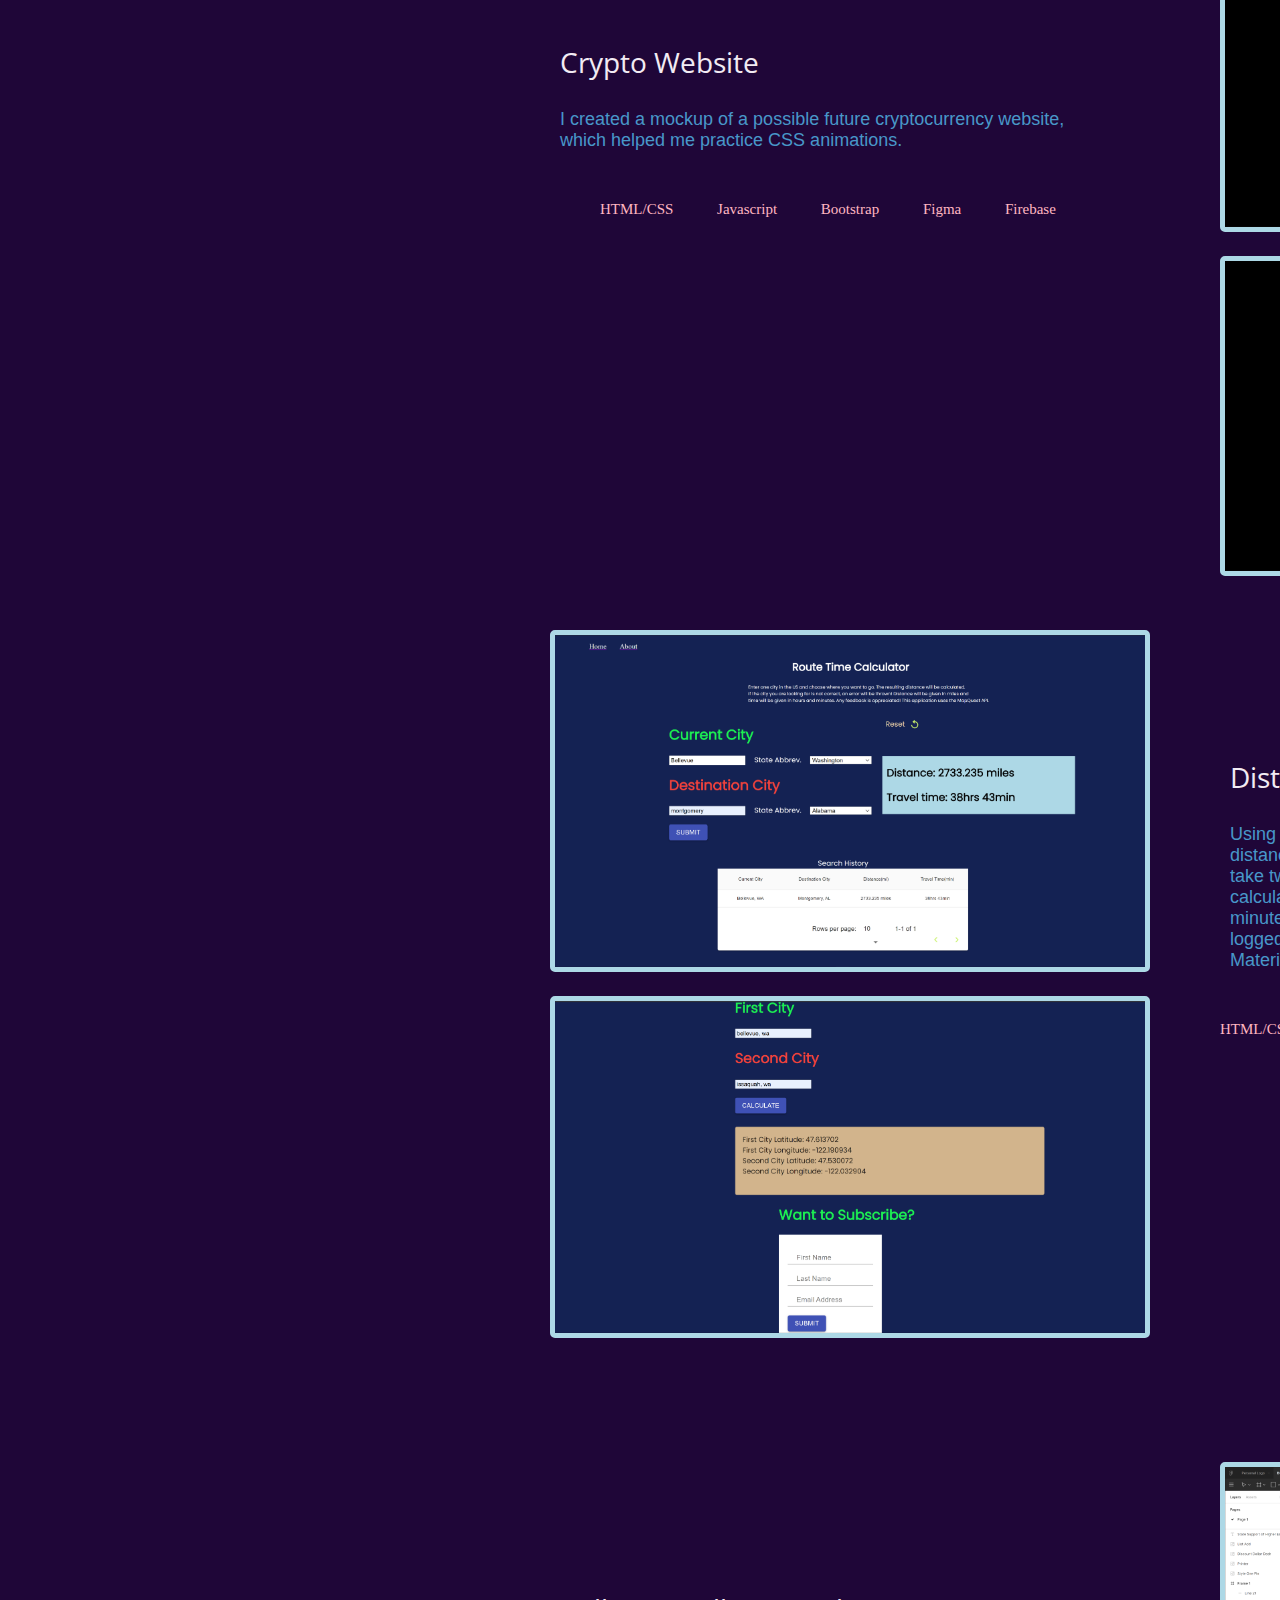
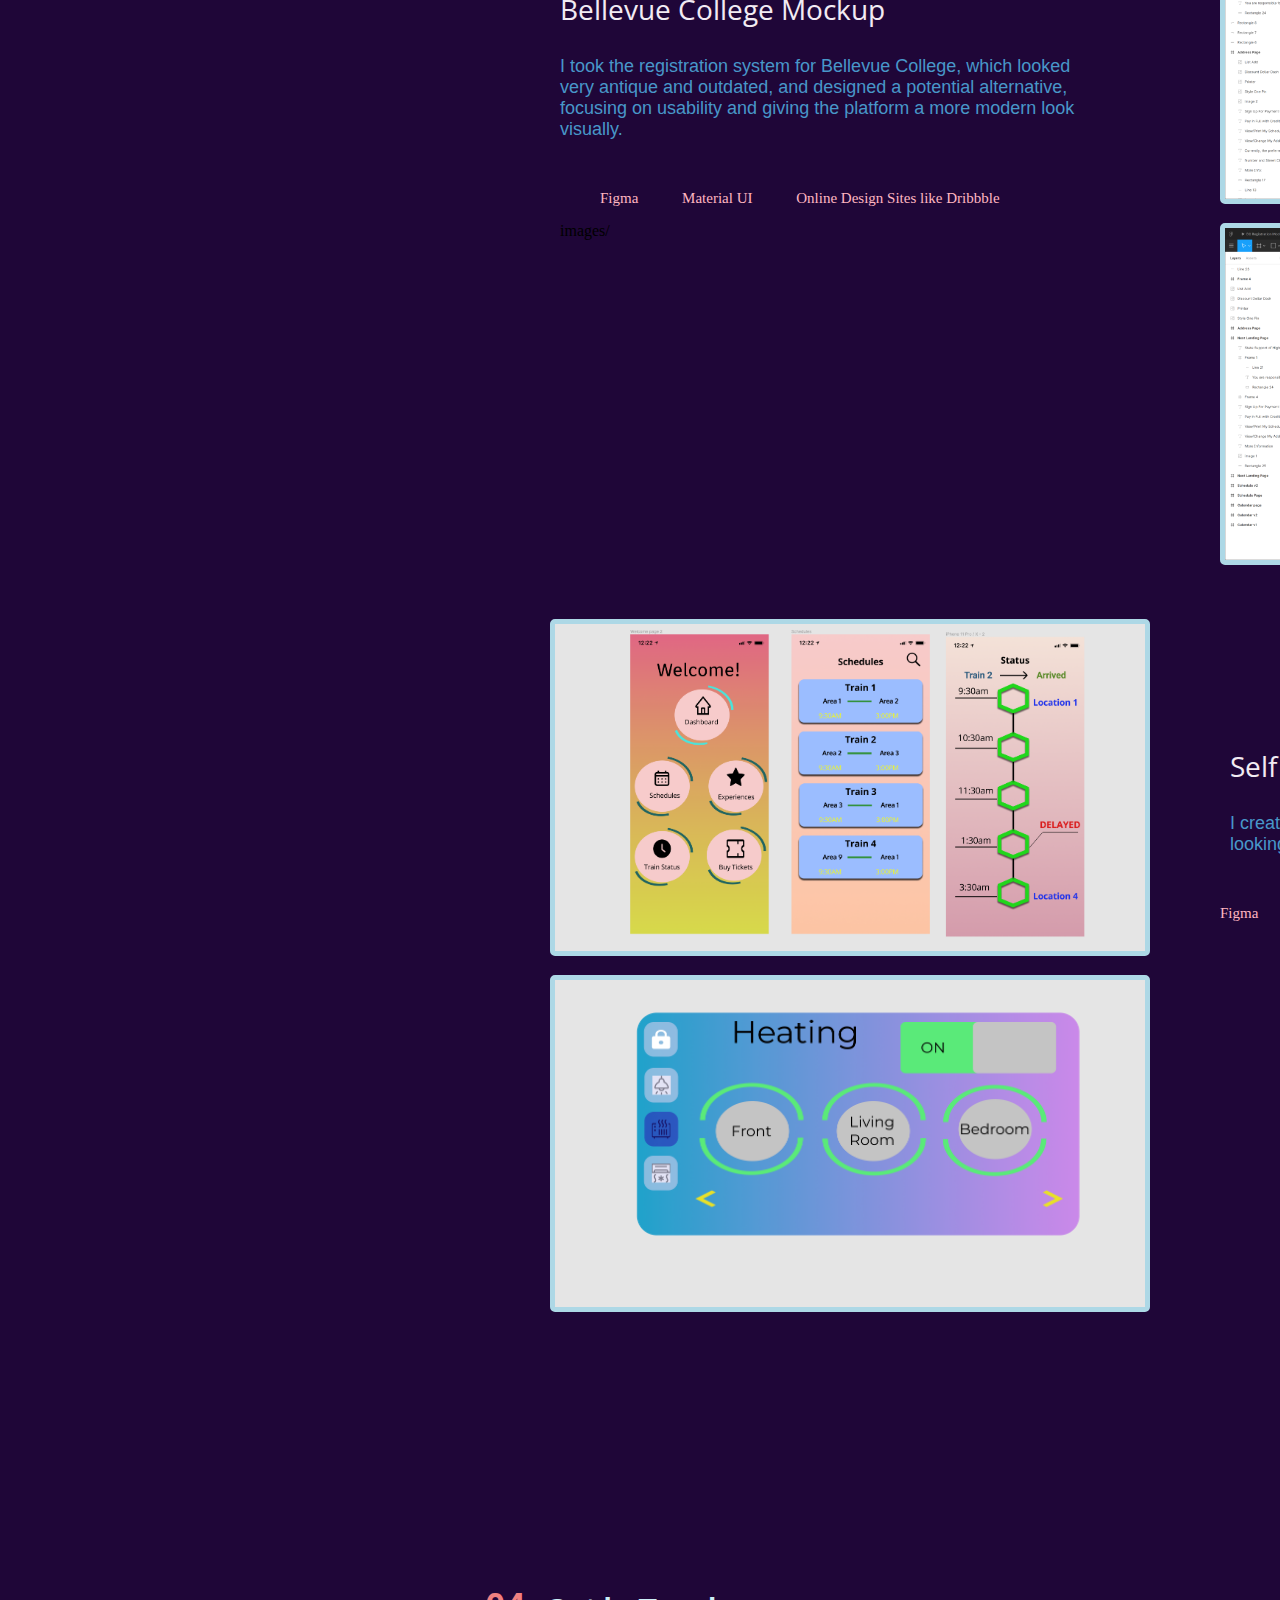
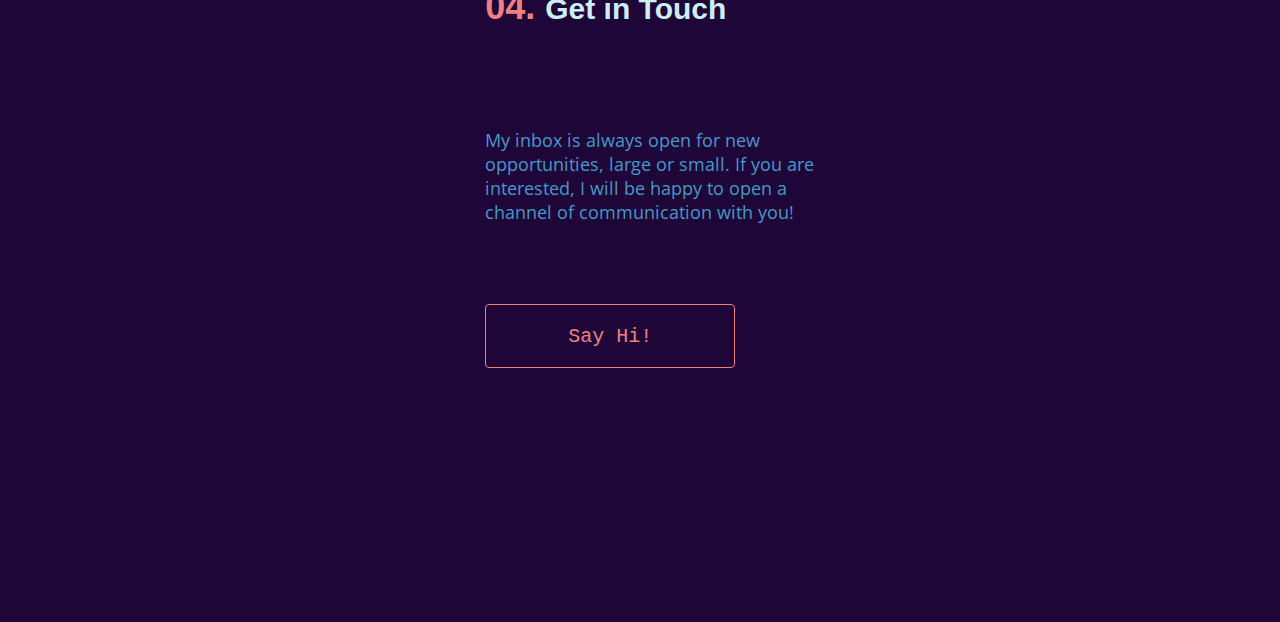
==== commit 040d1776: "updated resume" ====
--- a/index.html
+++ b/index.html
@@ -95,7 +95,7 @@
           </pre>
         </div>
         <div class="resume-button" style="margin-left: 30%; max-width: 200px;">
-          <a href="resume/Colin Zhou Resume (3).pdf" style="color: var(--coral); margin-left: -90px;">Resume</a>
+          <a href="resume/Colin Zhou Resume (4).pdf" style="color: var(--coral); margin-left: -90px;">Resume</a>
         </div>
       </section>
       <section class="icons">
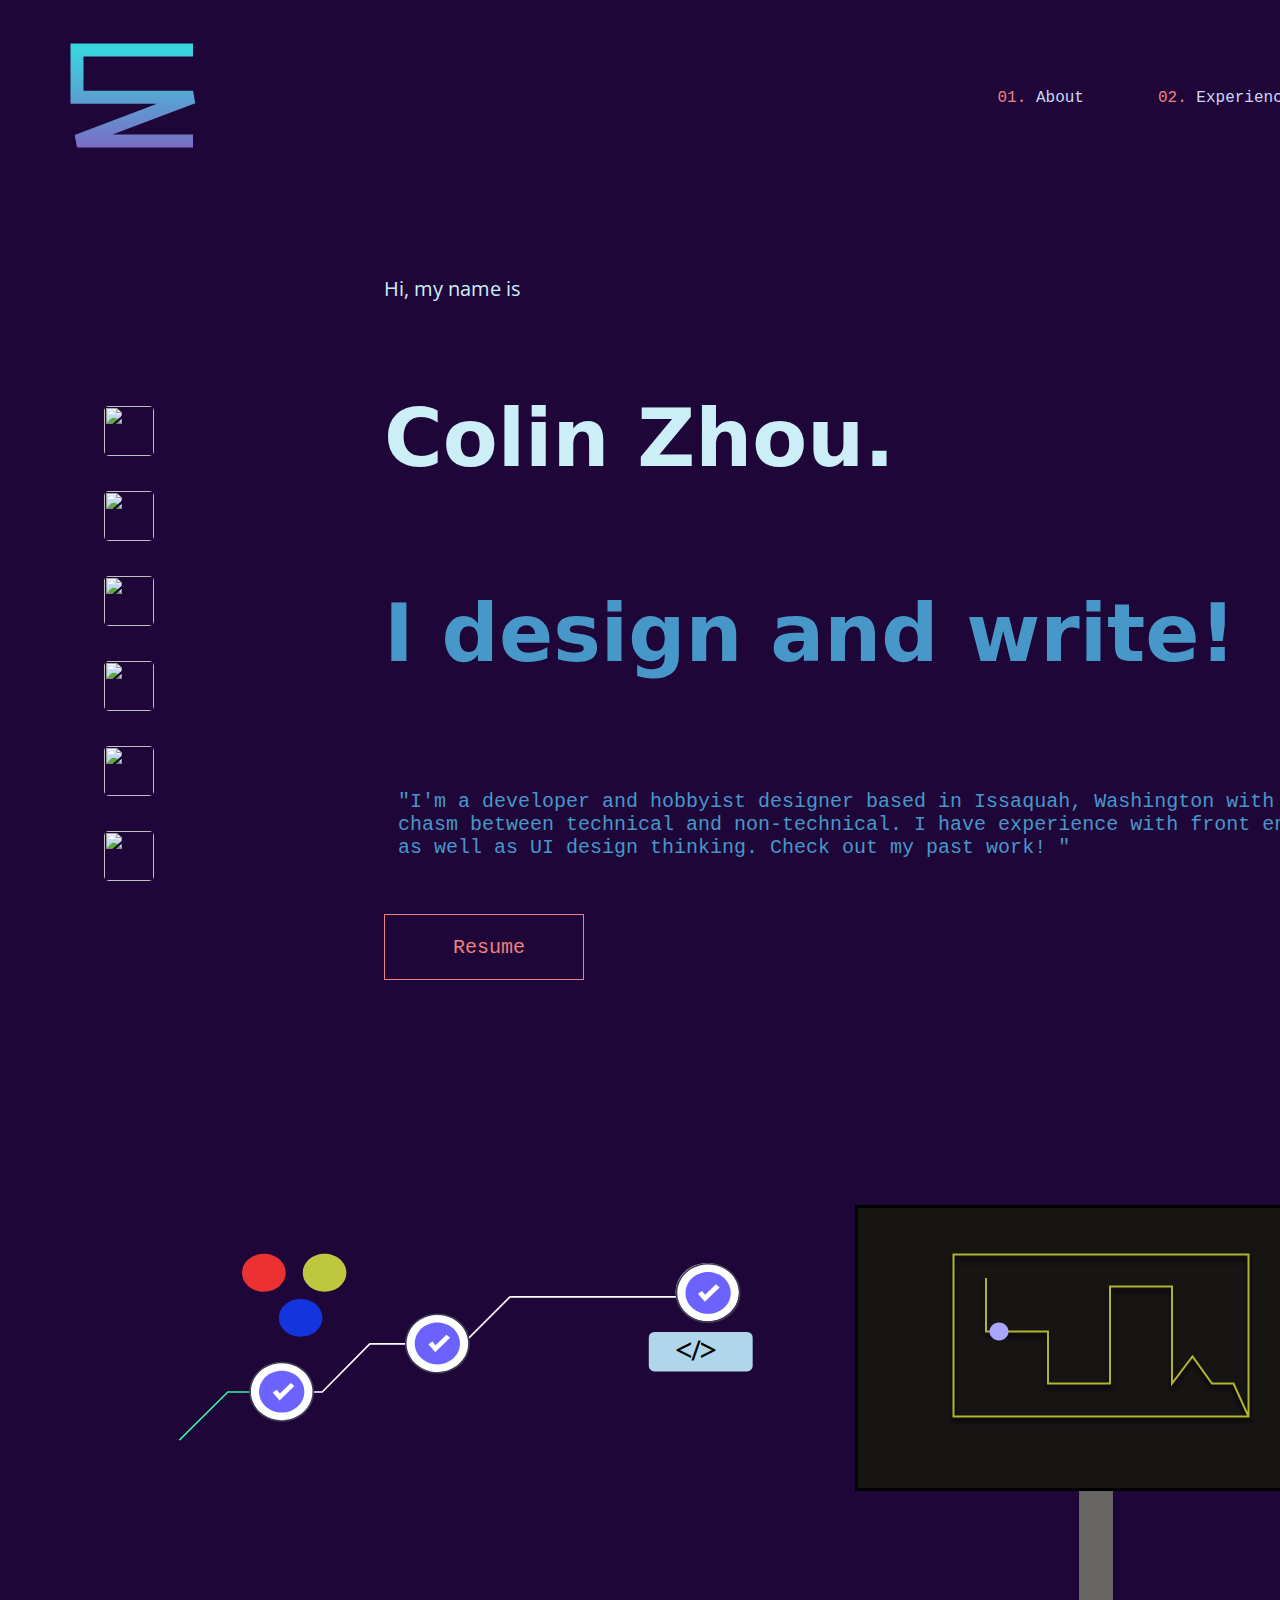
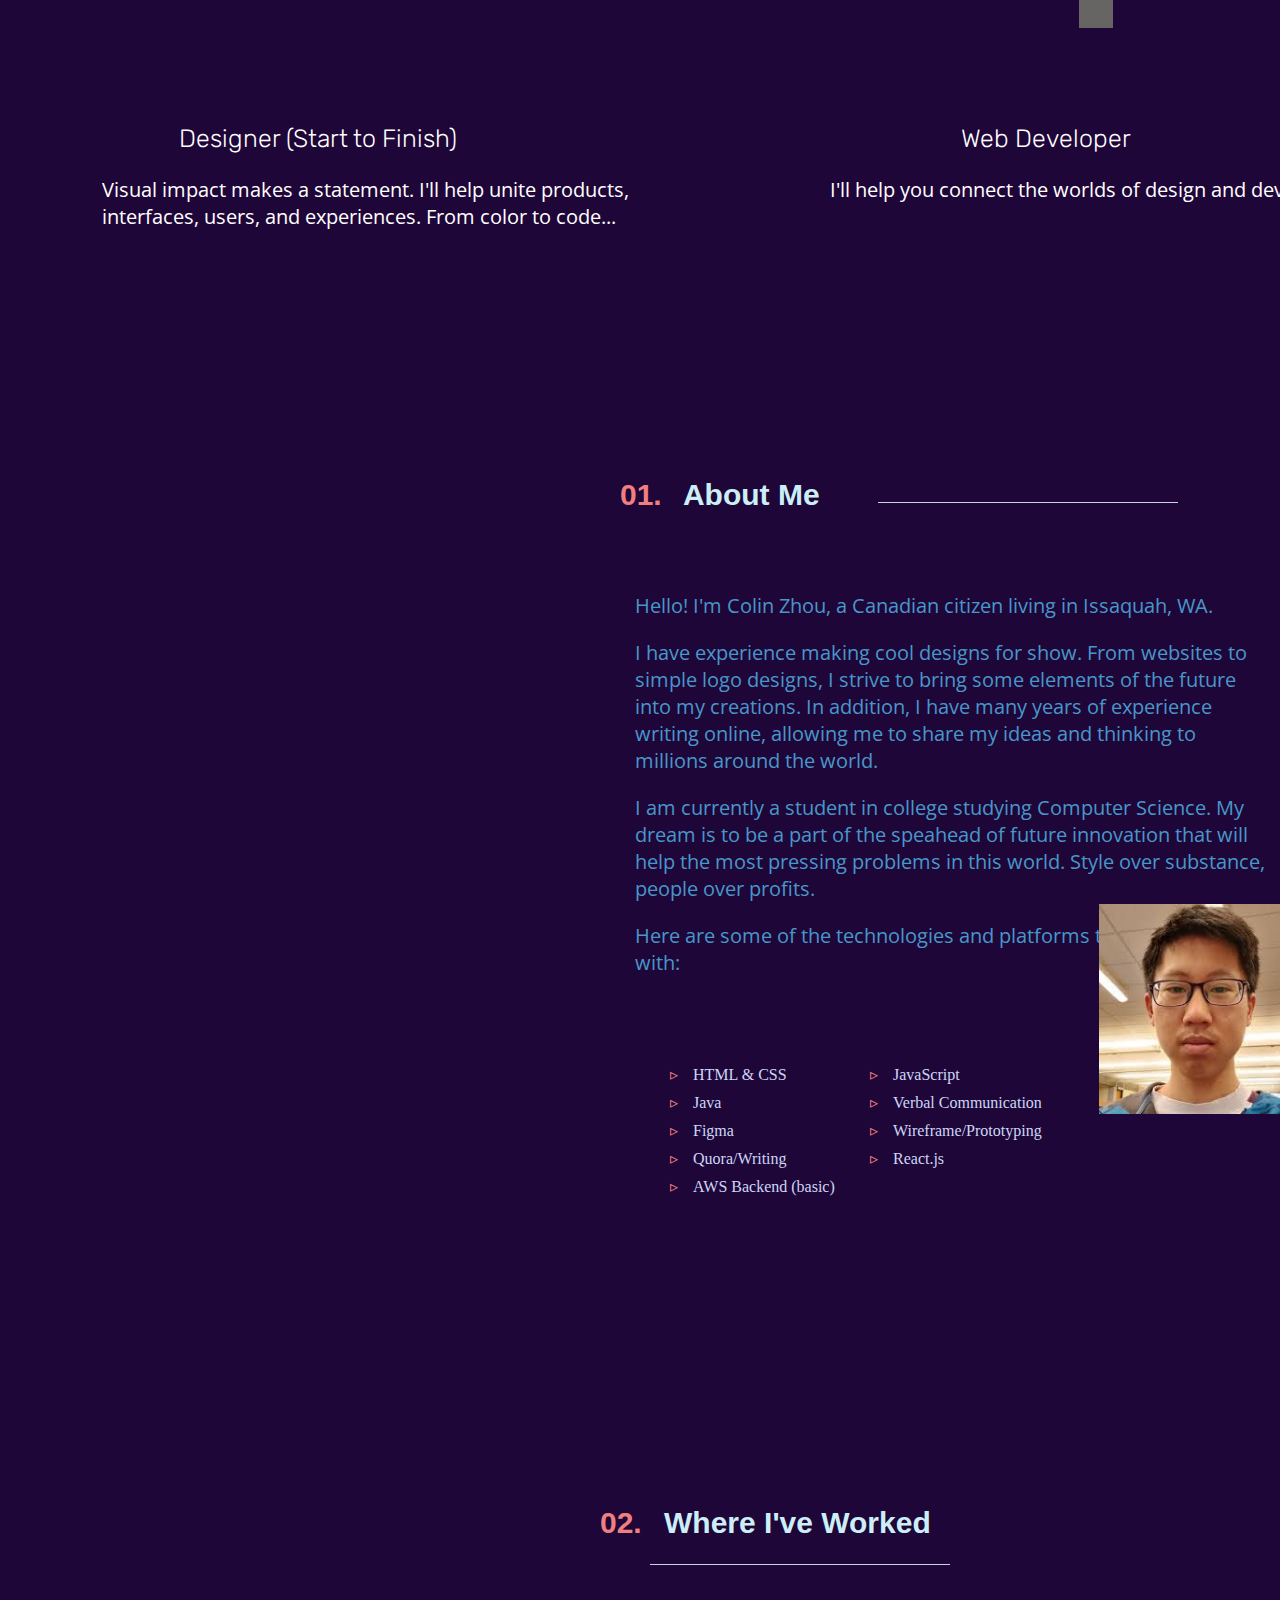
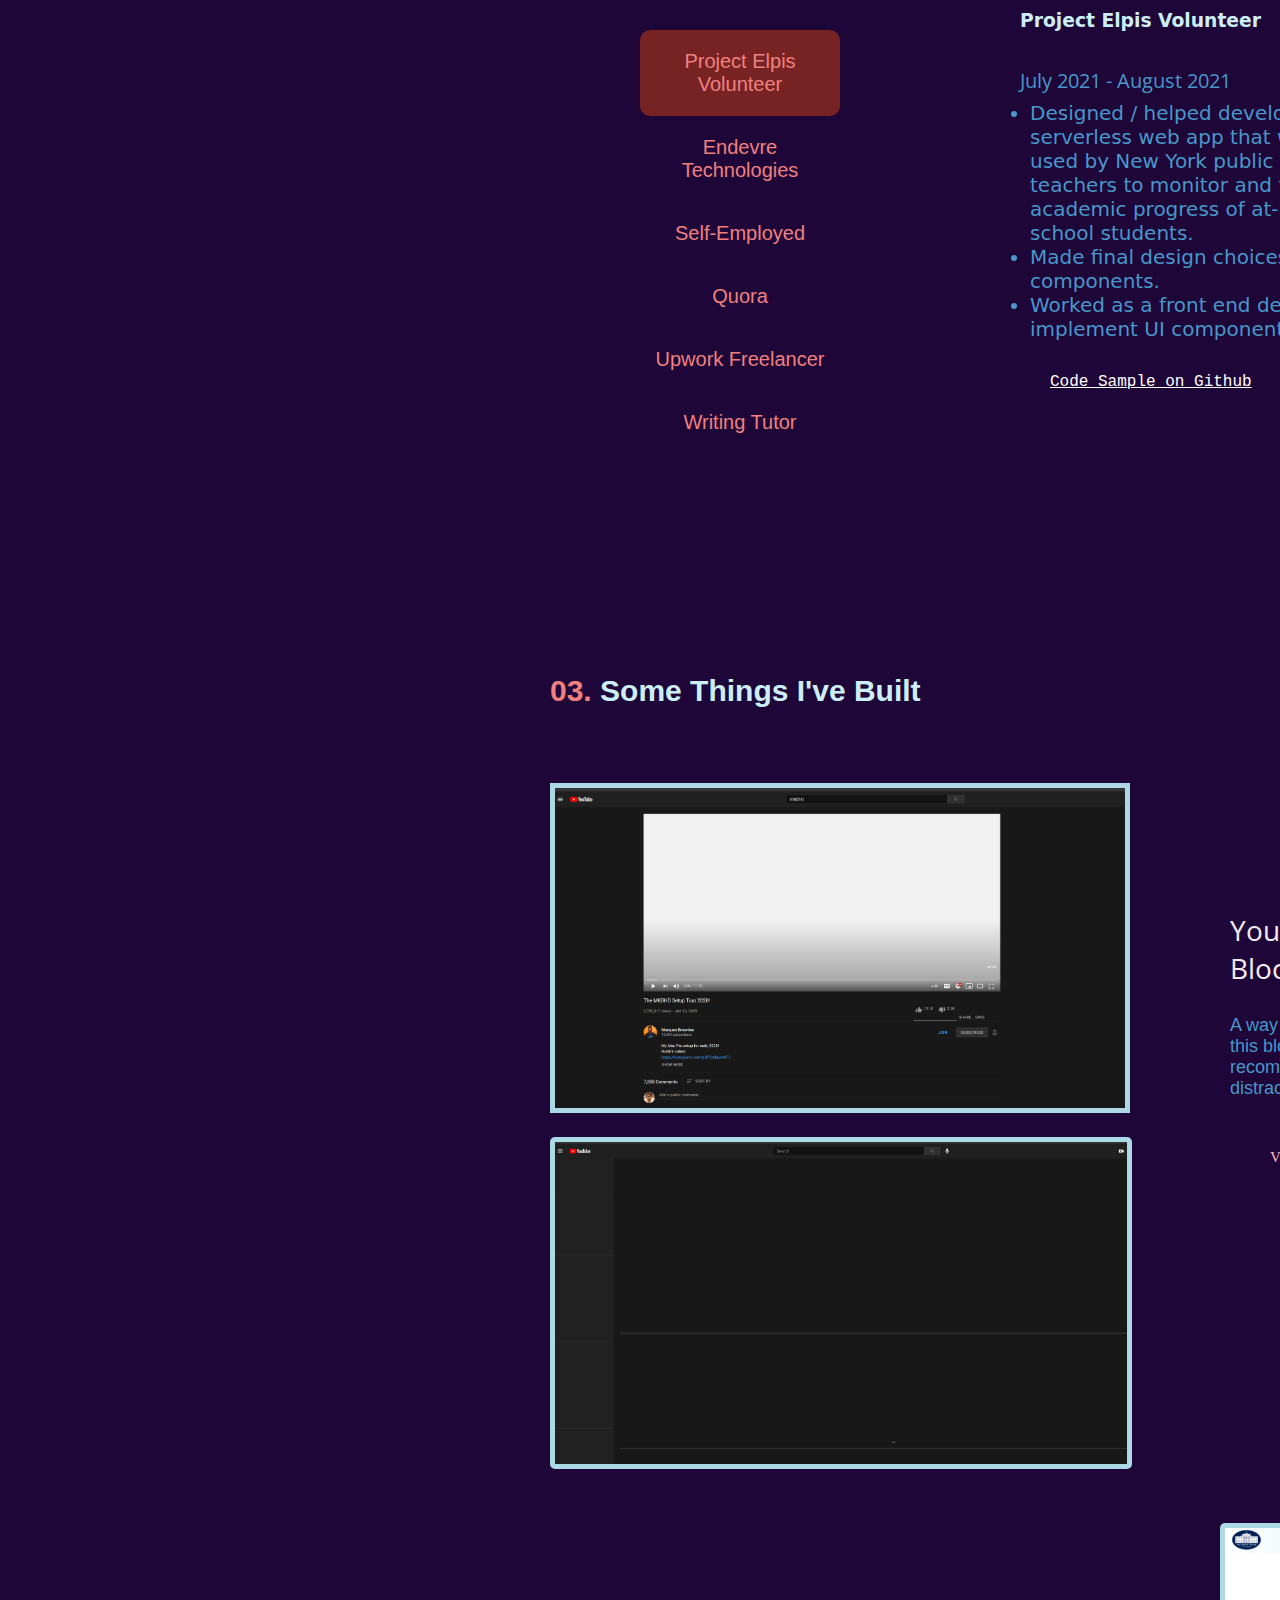
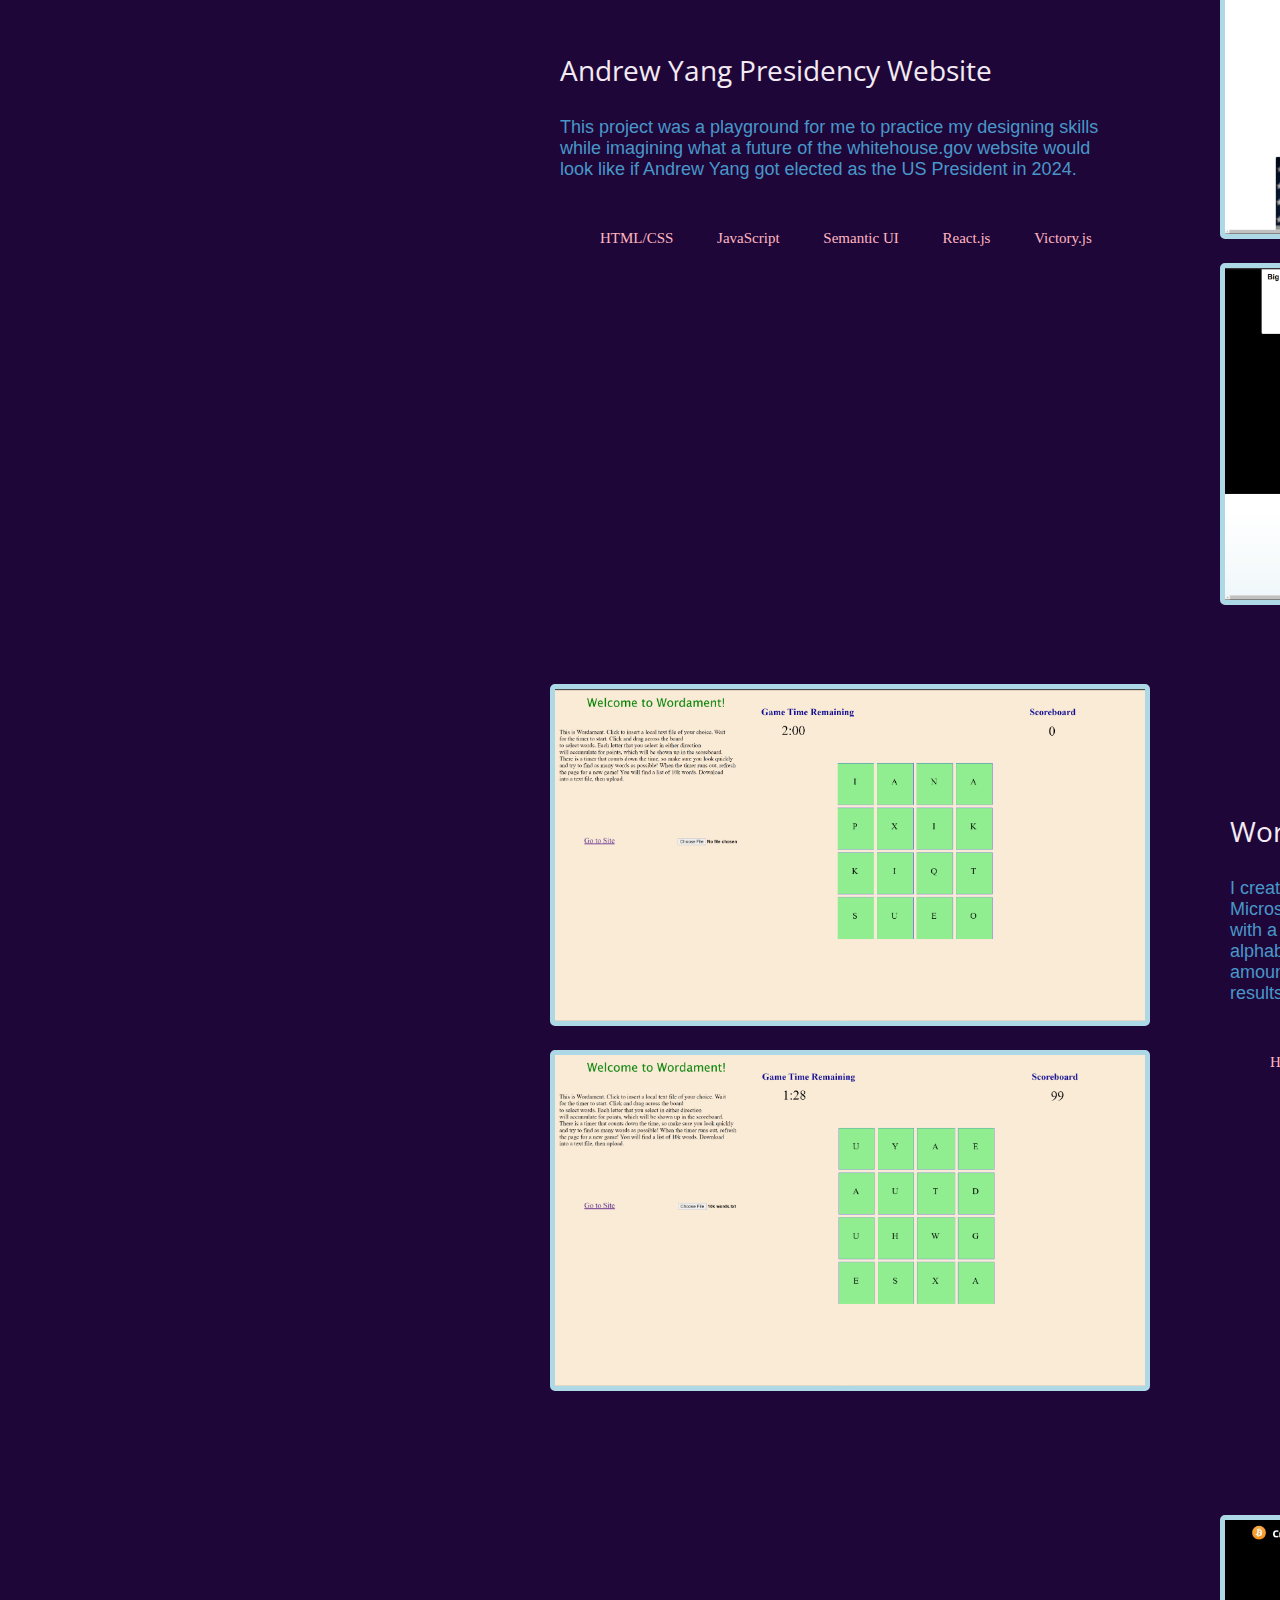
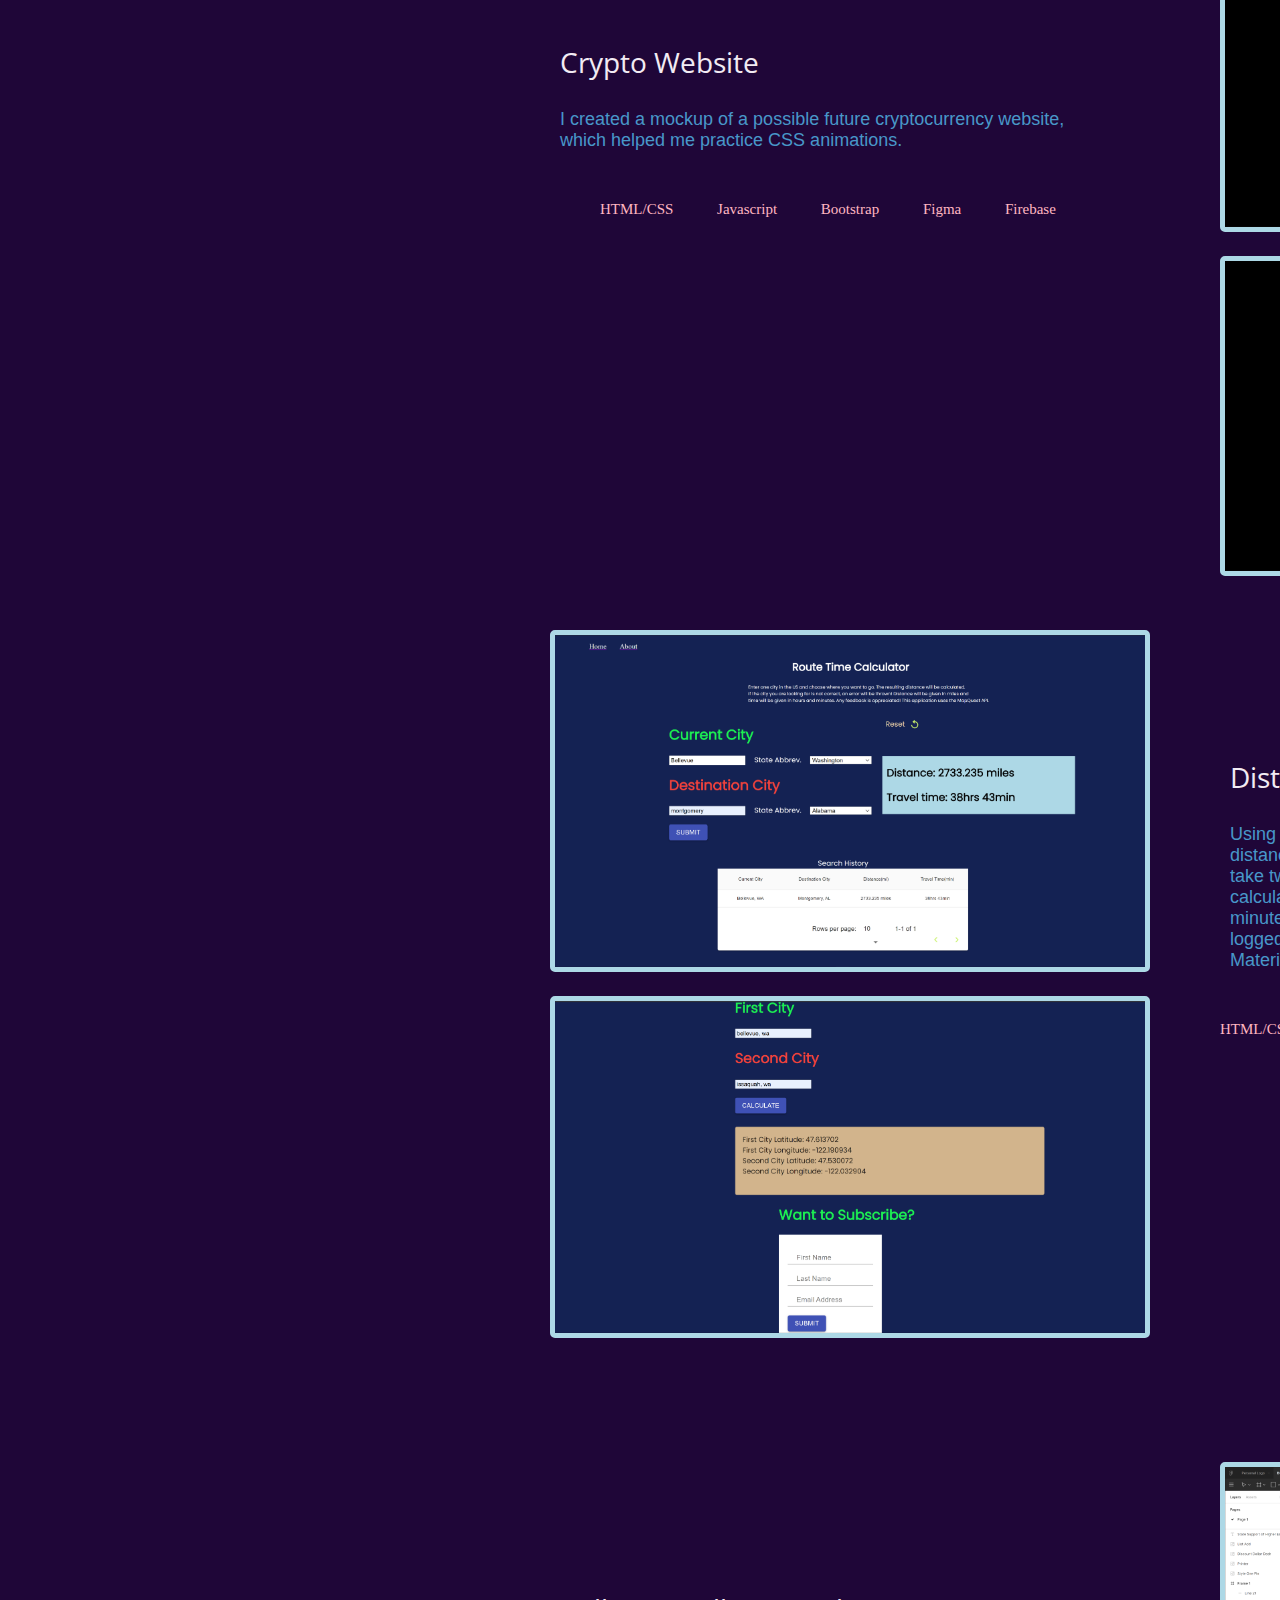
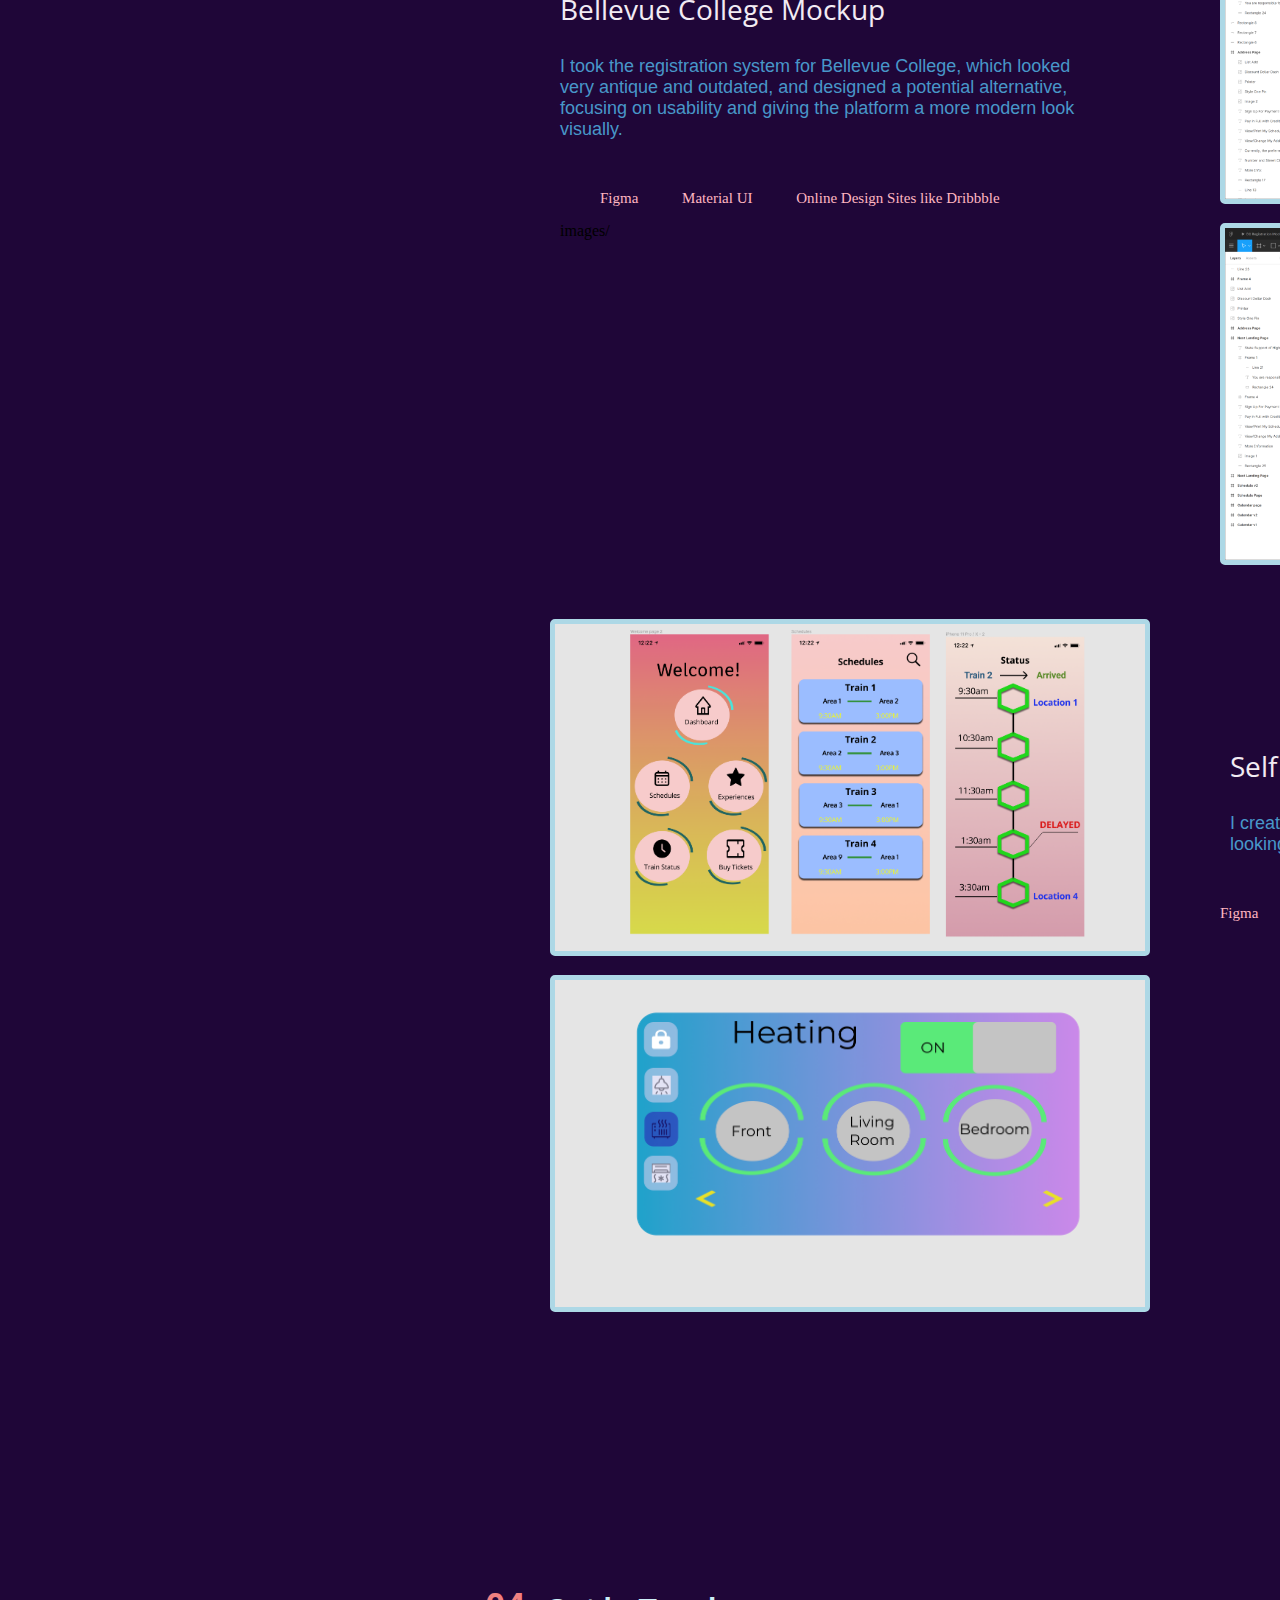
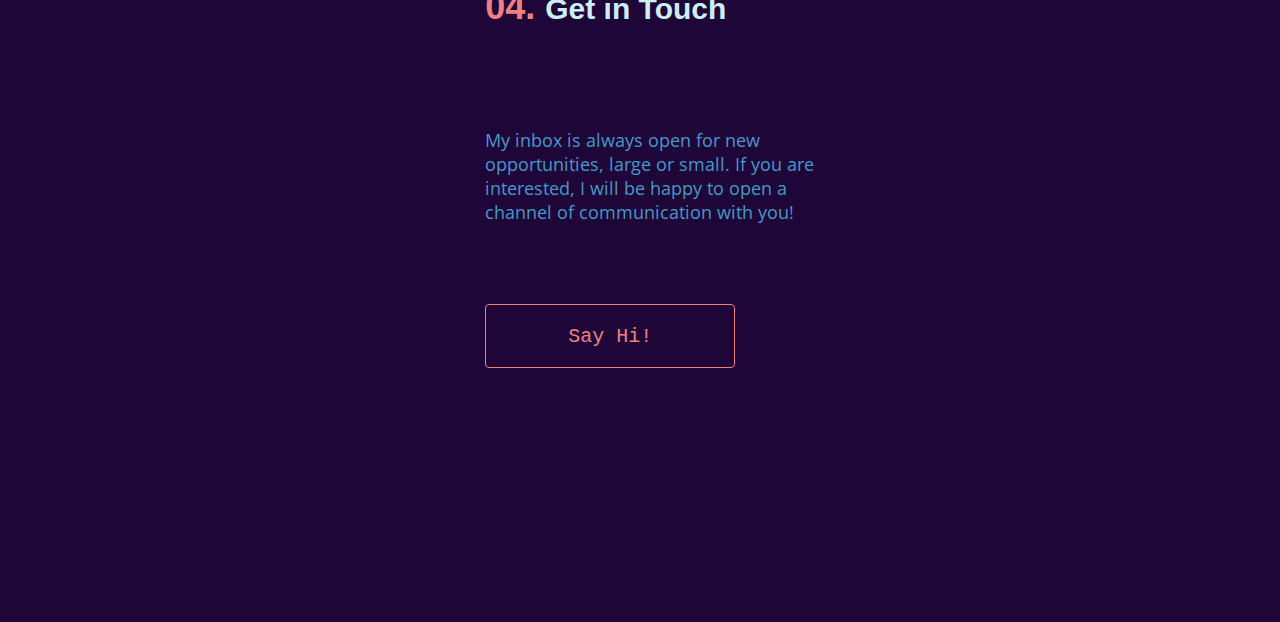
==== commit 27d8680f: "updated list" ====
--- a/index.html
+++ b/index.html
@@ -370,12 +370,12 @@
                 imagining what a future of the whitehouse.gov website would look like if Andrew
                 Yang got elected as the US President in 2024. 
               </p>
-              <ul>
+              <ul style="padding-right: 50px;">
                 <li>HTML/CSS</li>
                 <li>JavaScript</li>
-                <li>Bootstrap</li>
-                <li>Figma</li>
+                <li>Semantic UI</li>
                 <li>React.js</li>
+                <li>Victory.js</li>
               </ul>
             </div>
             <div class="project-image-slideshow">
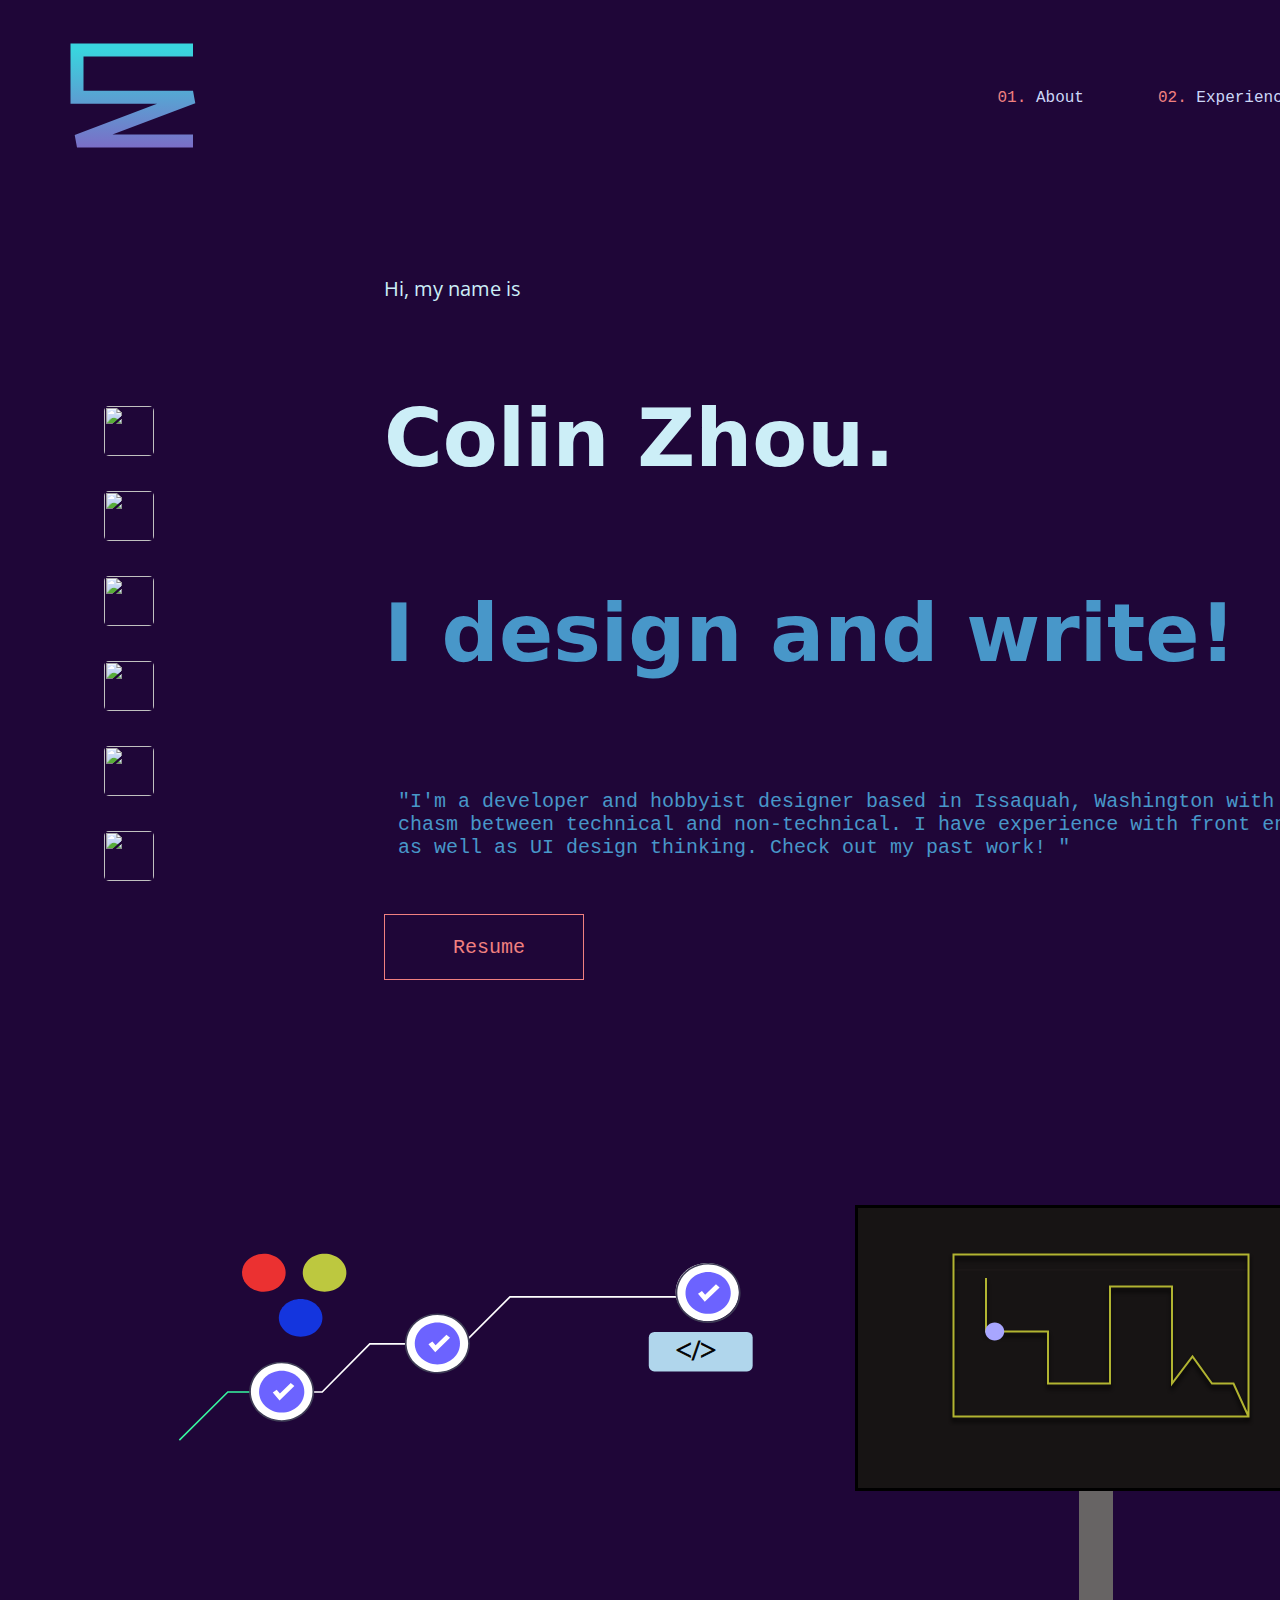
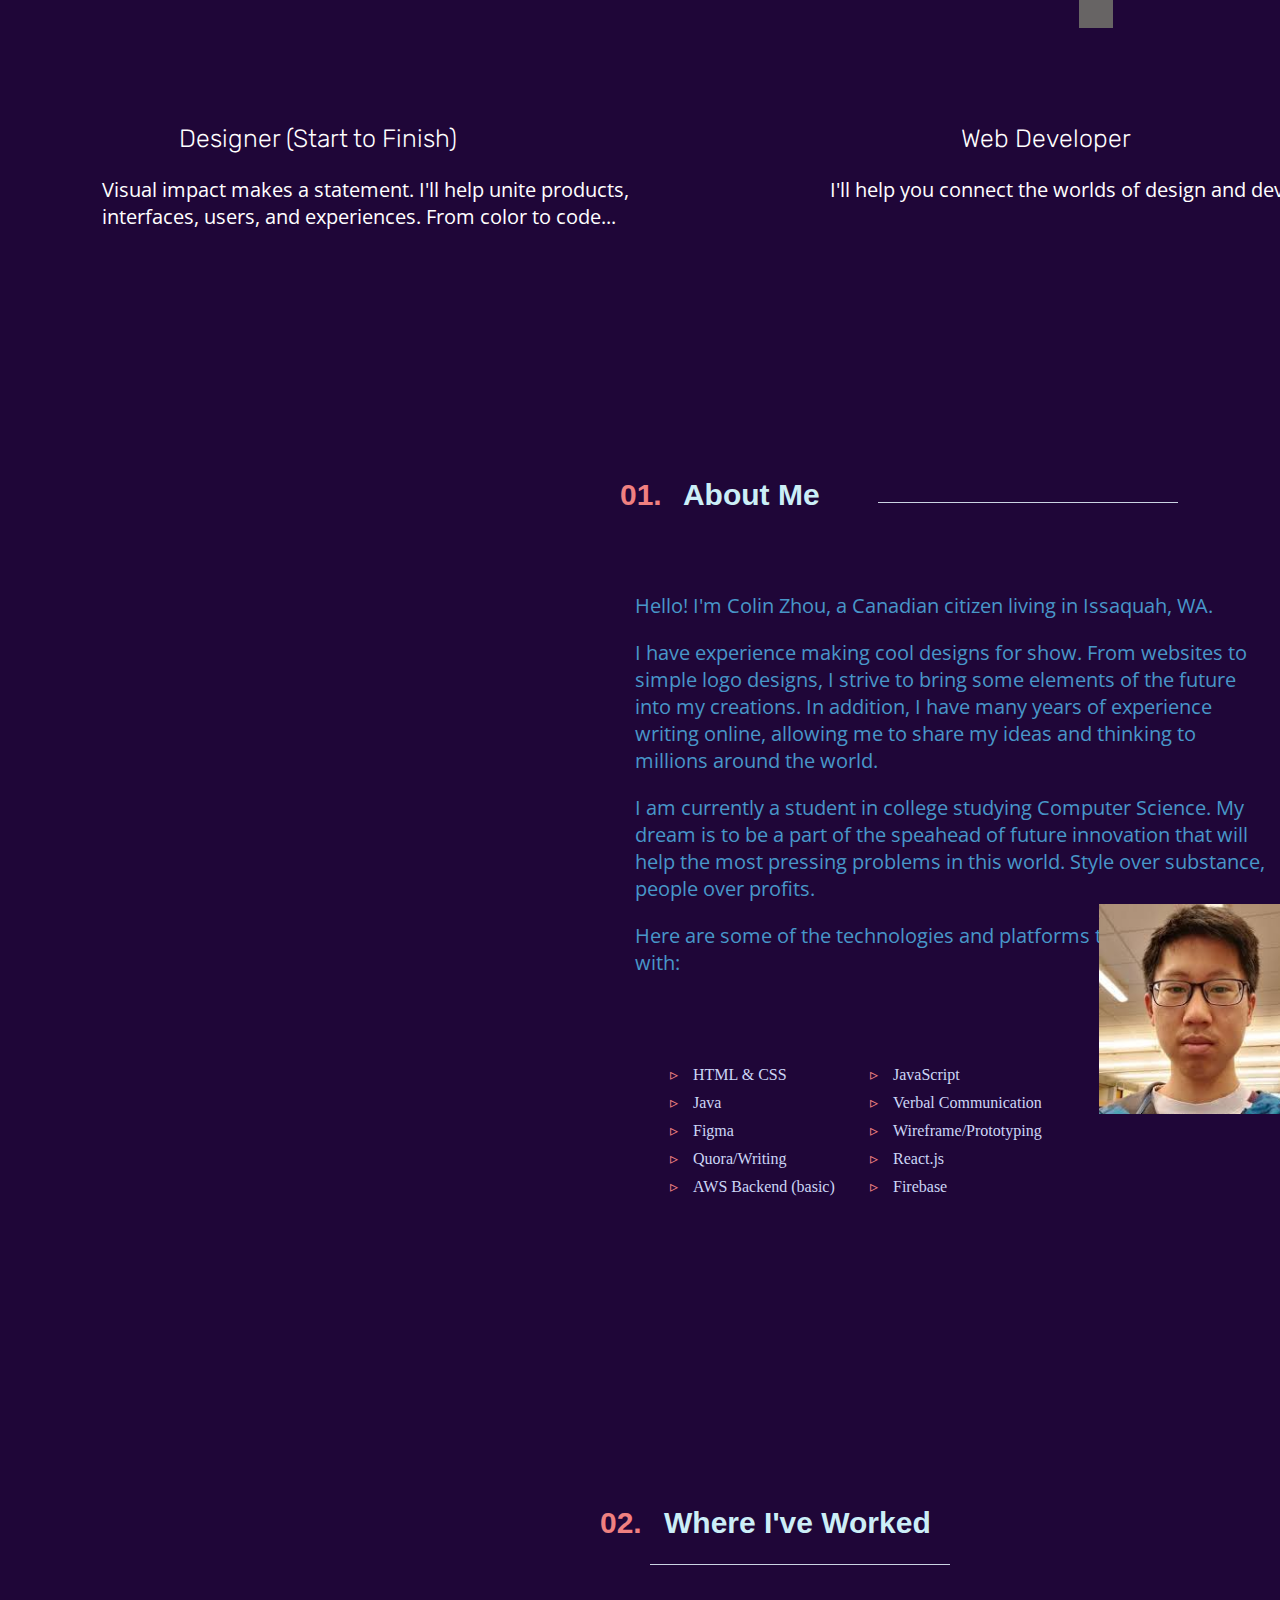
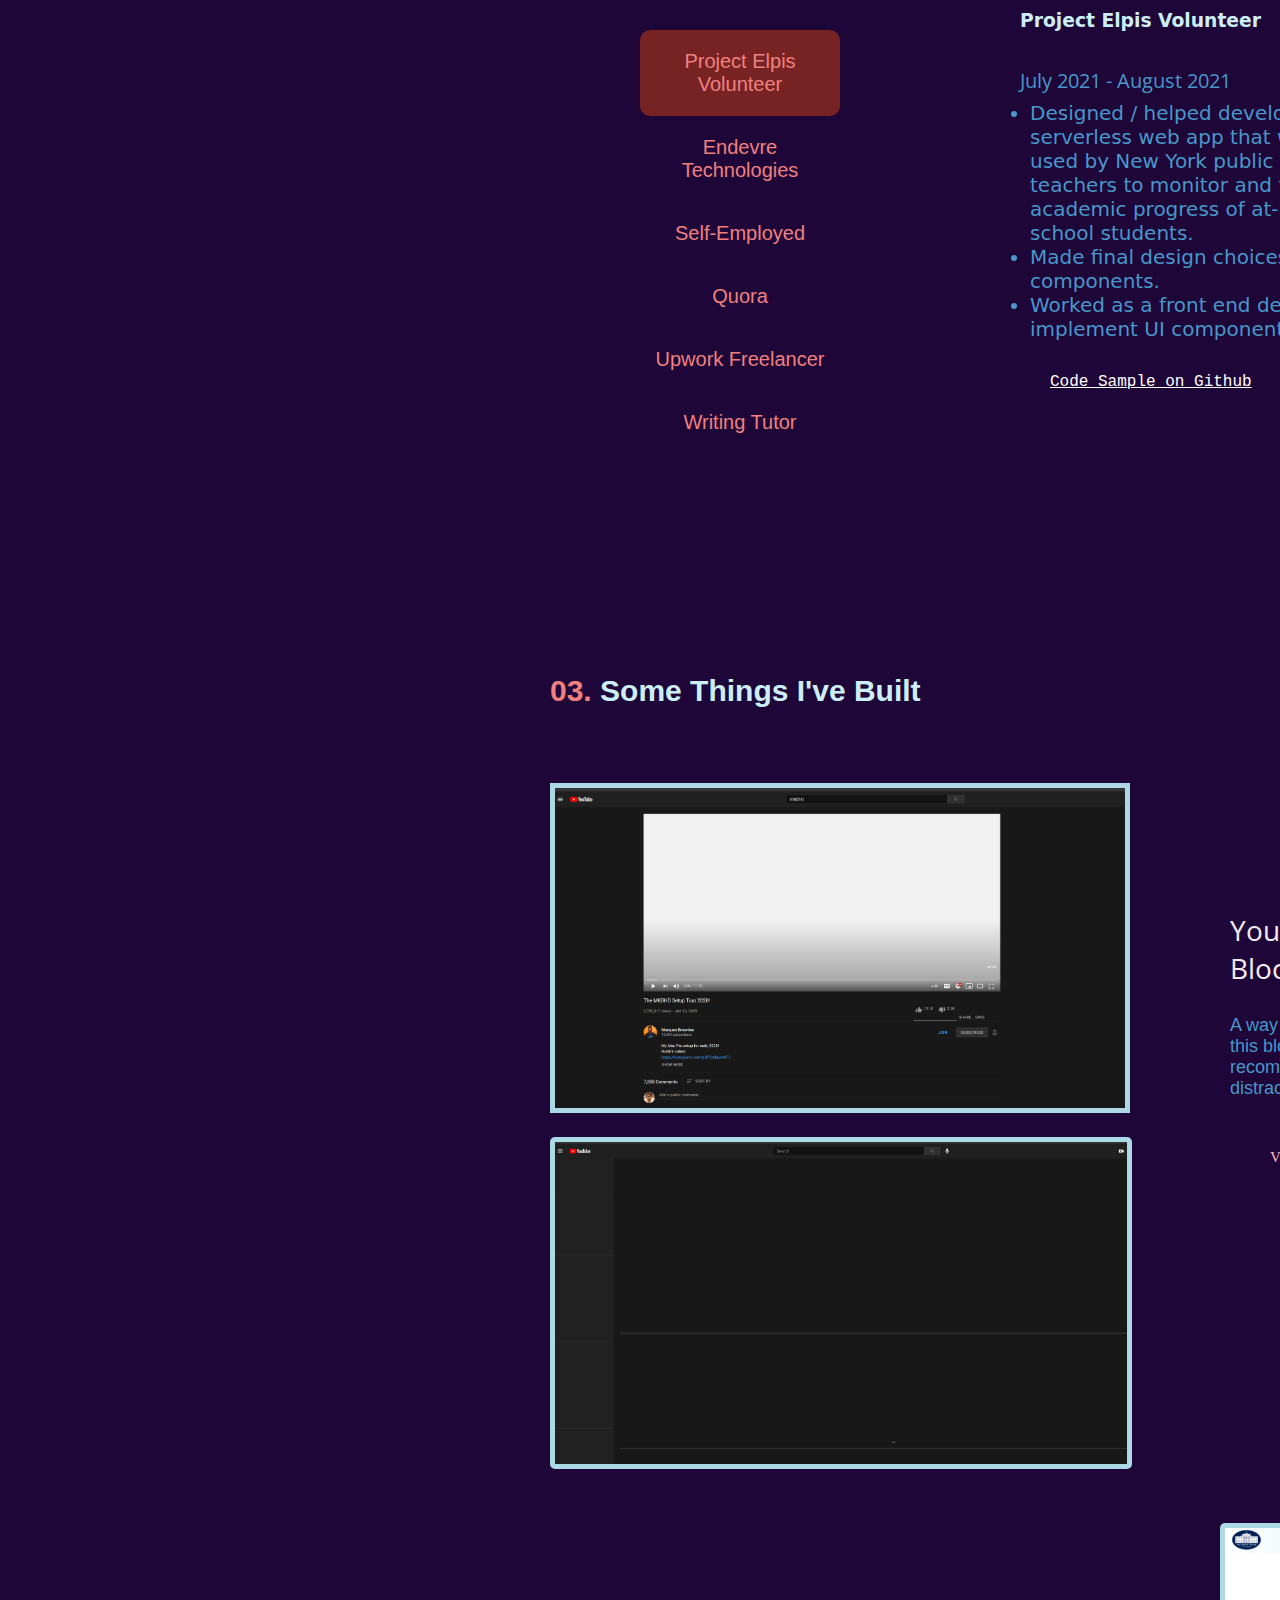
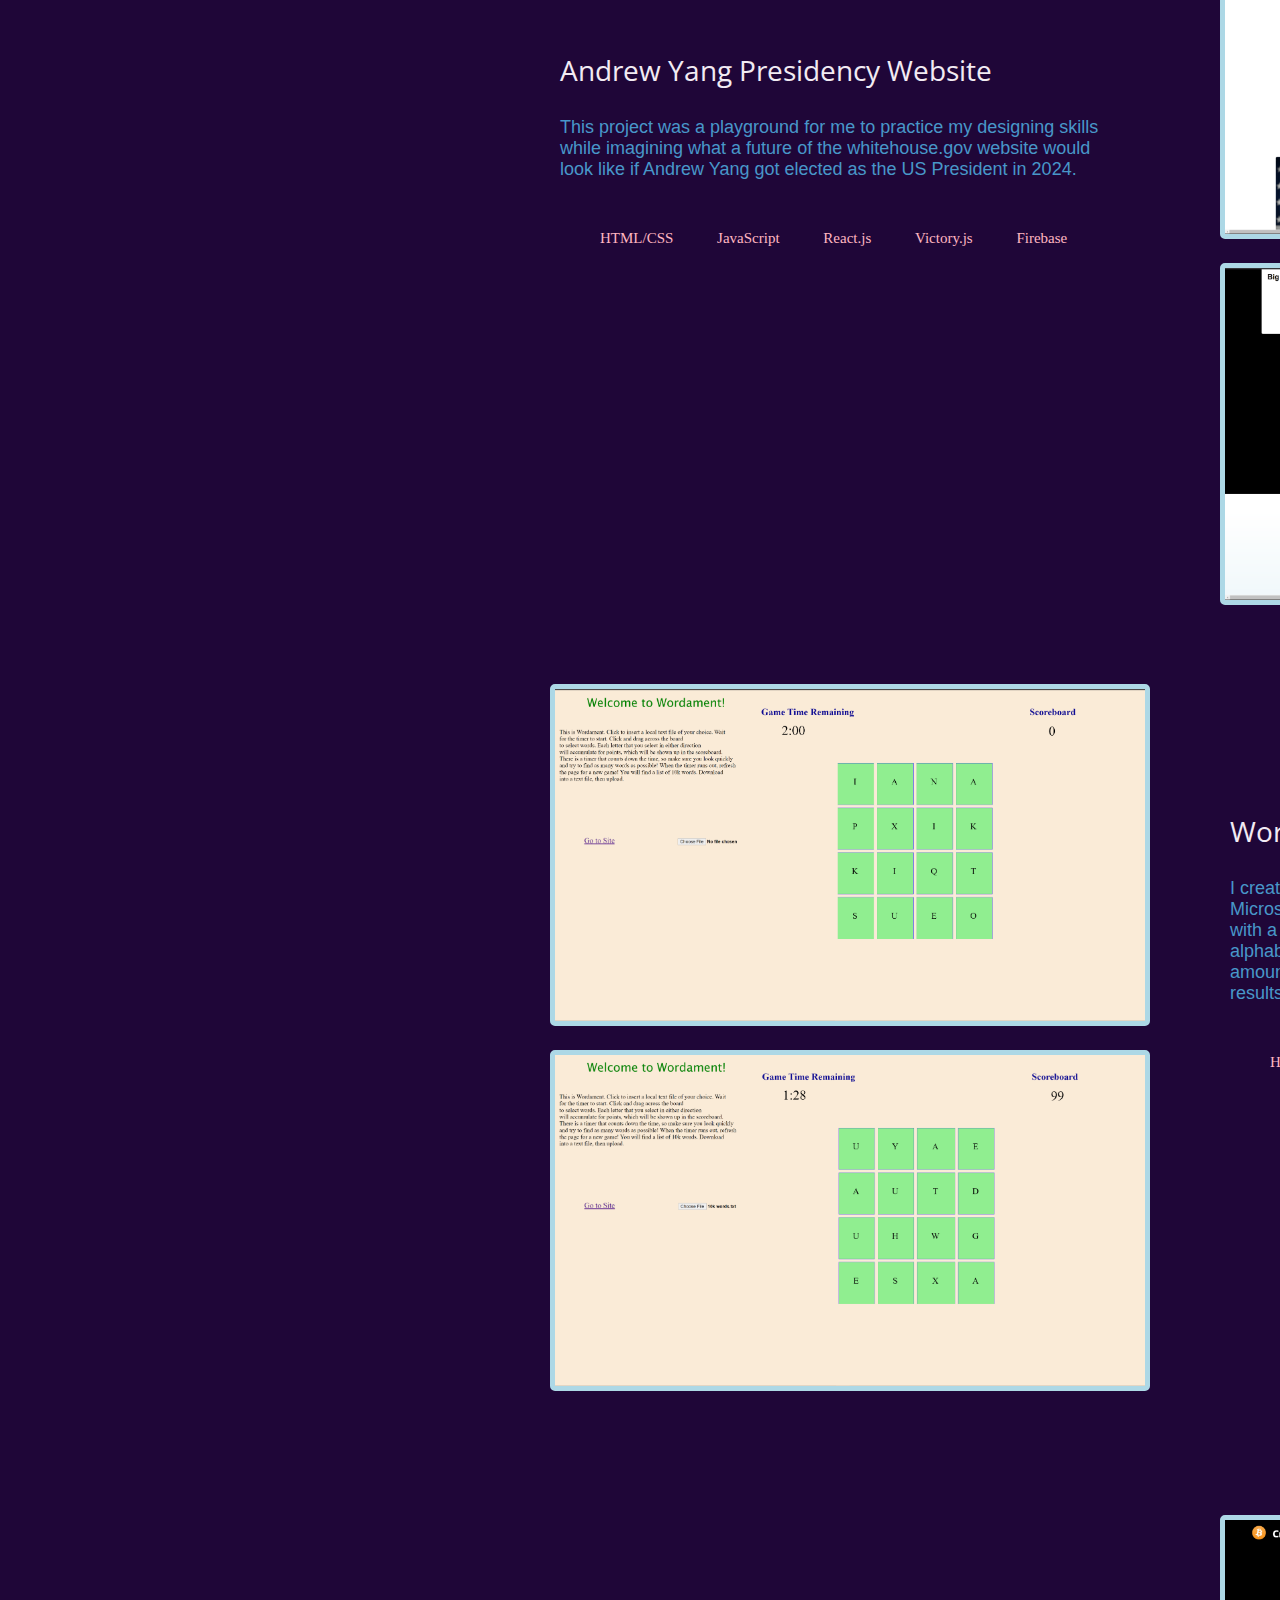
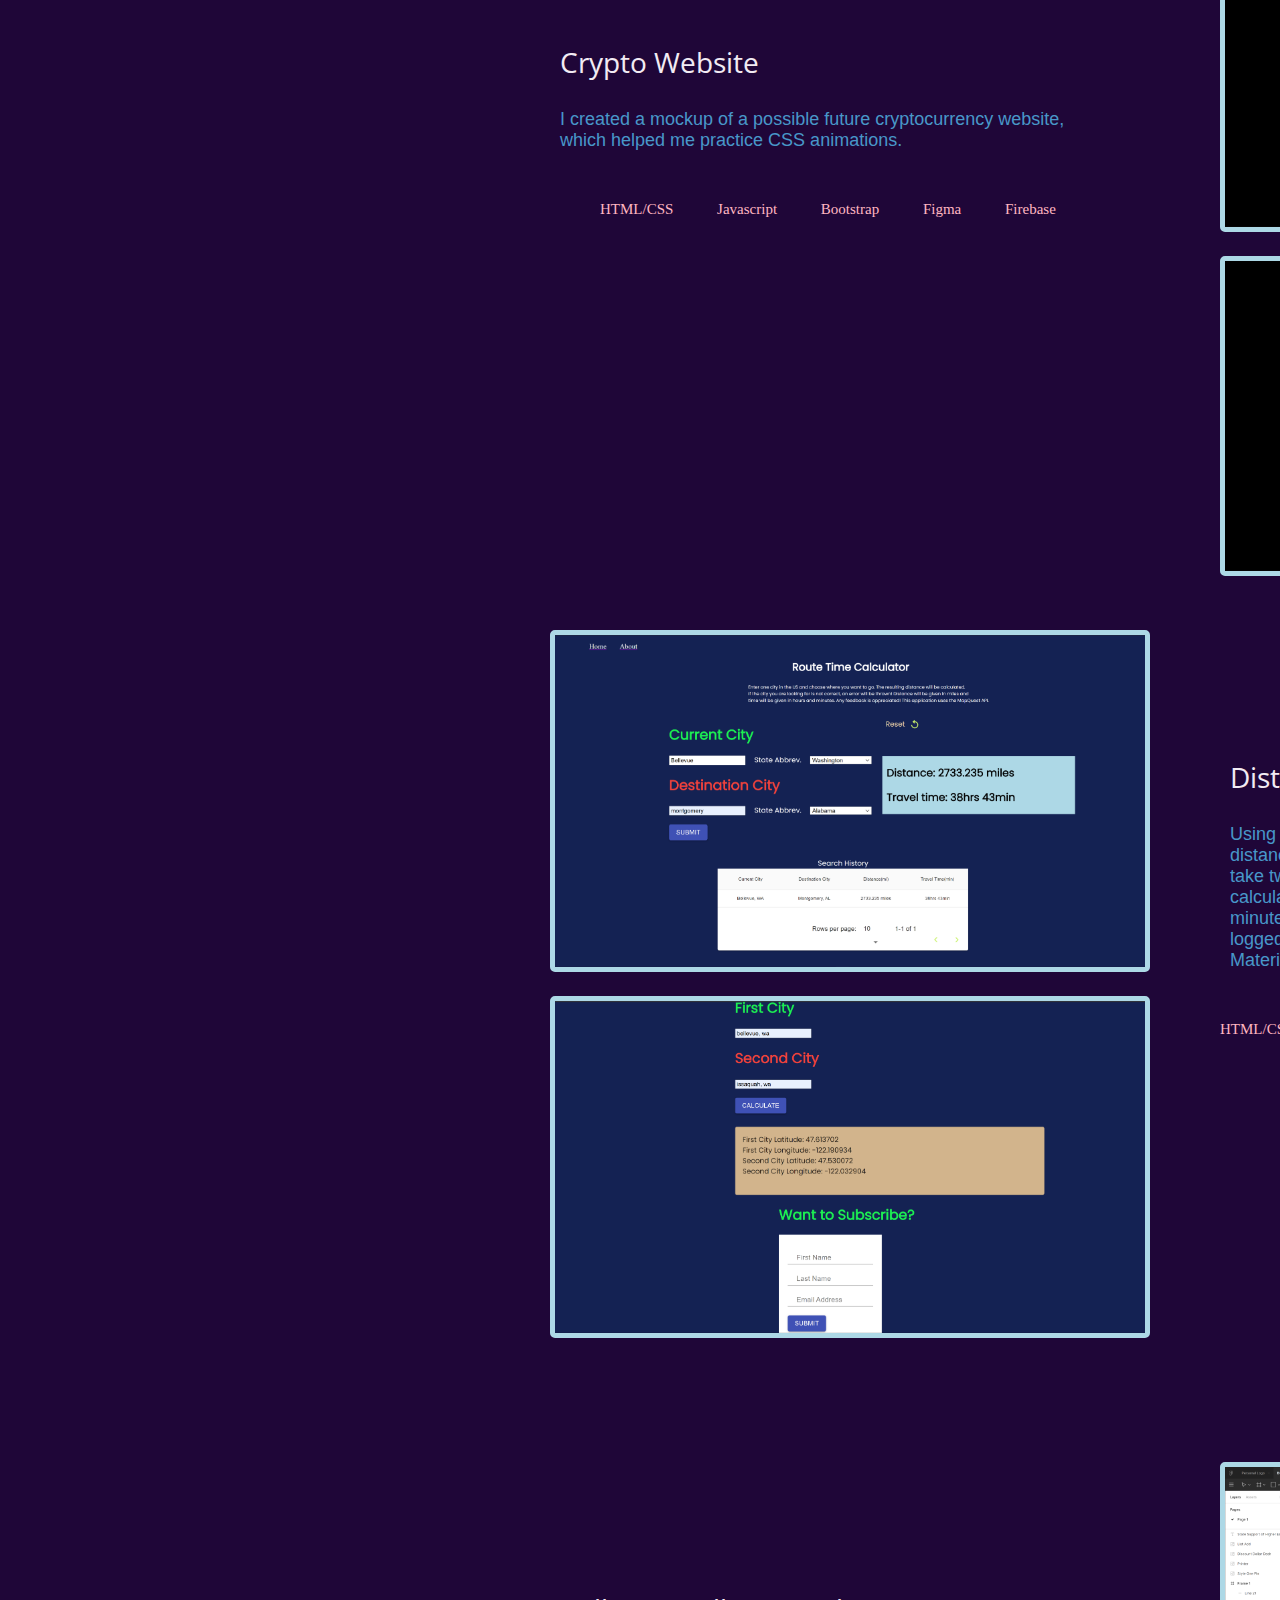
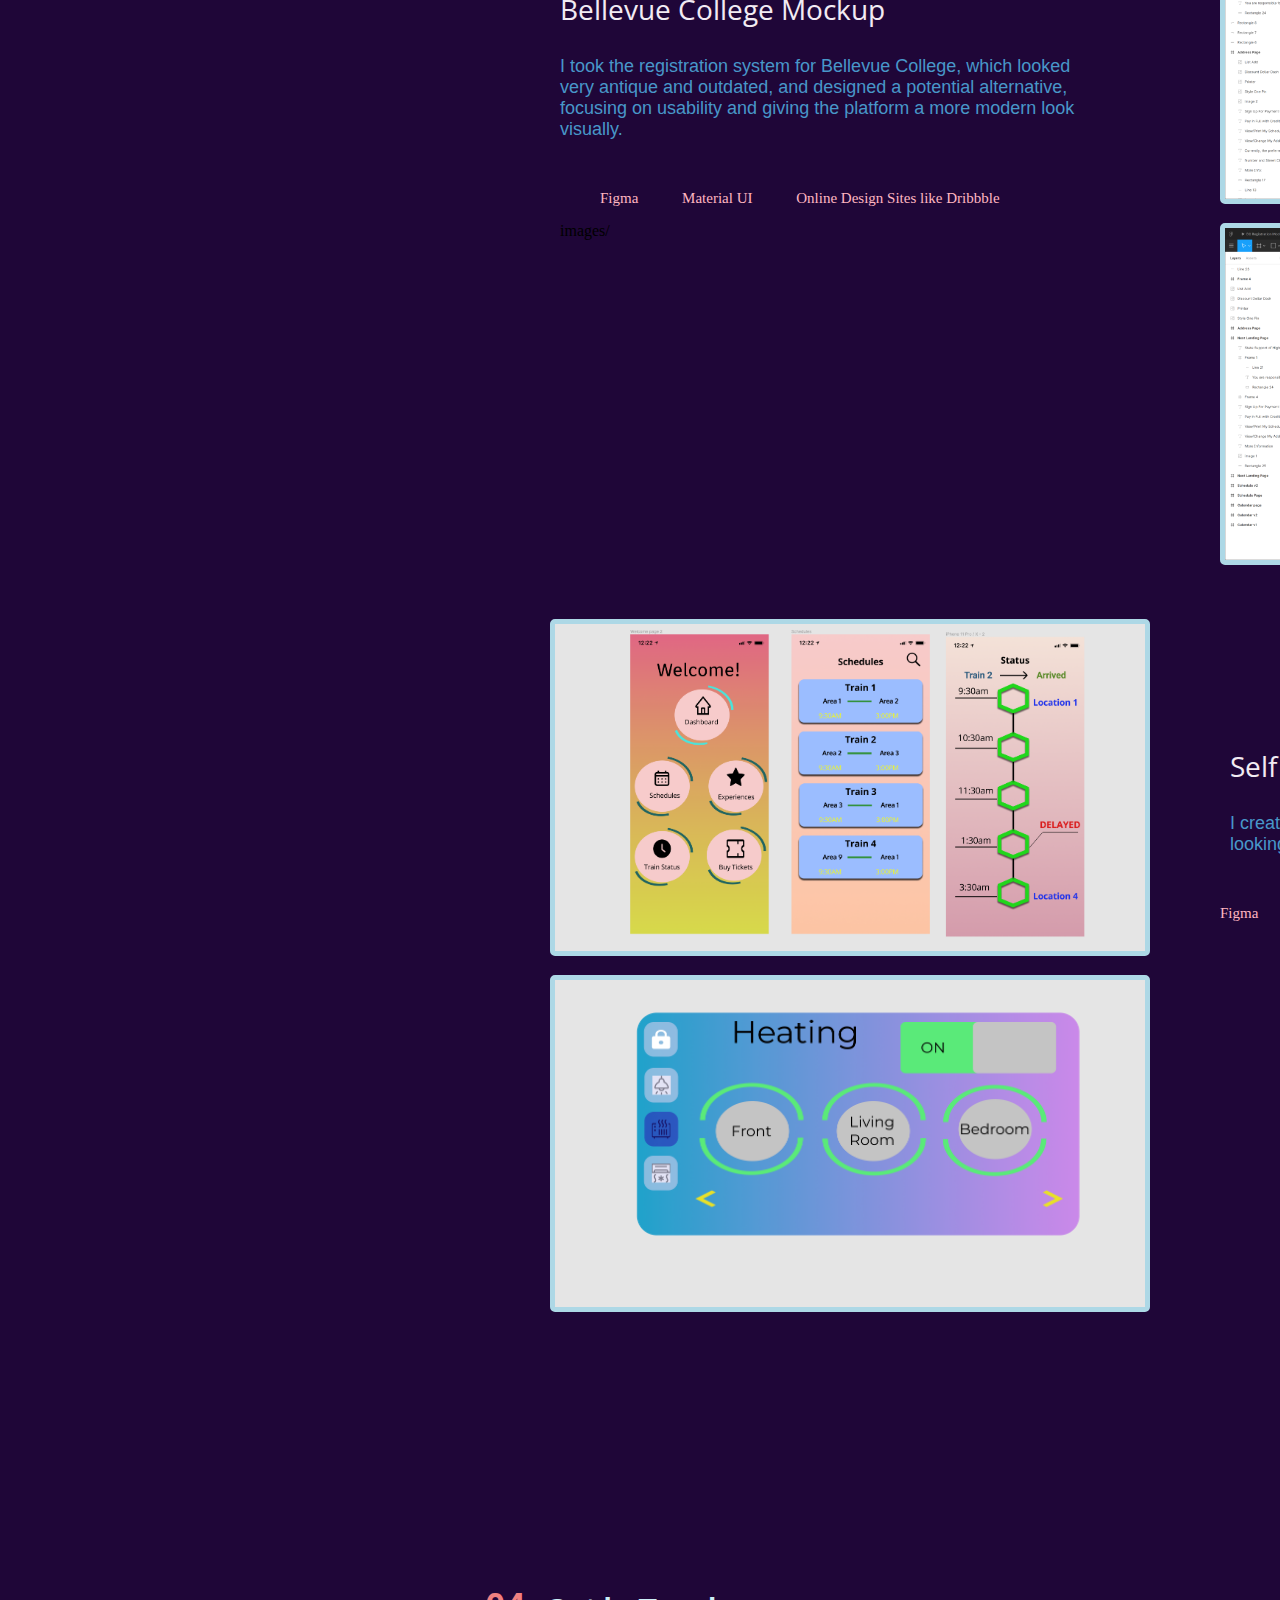
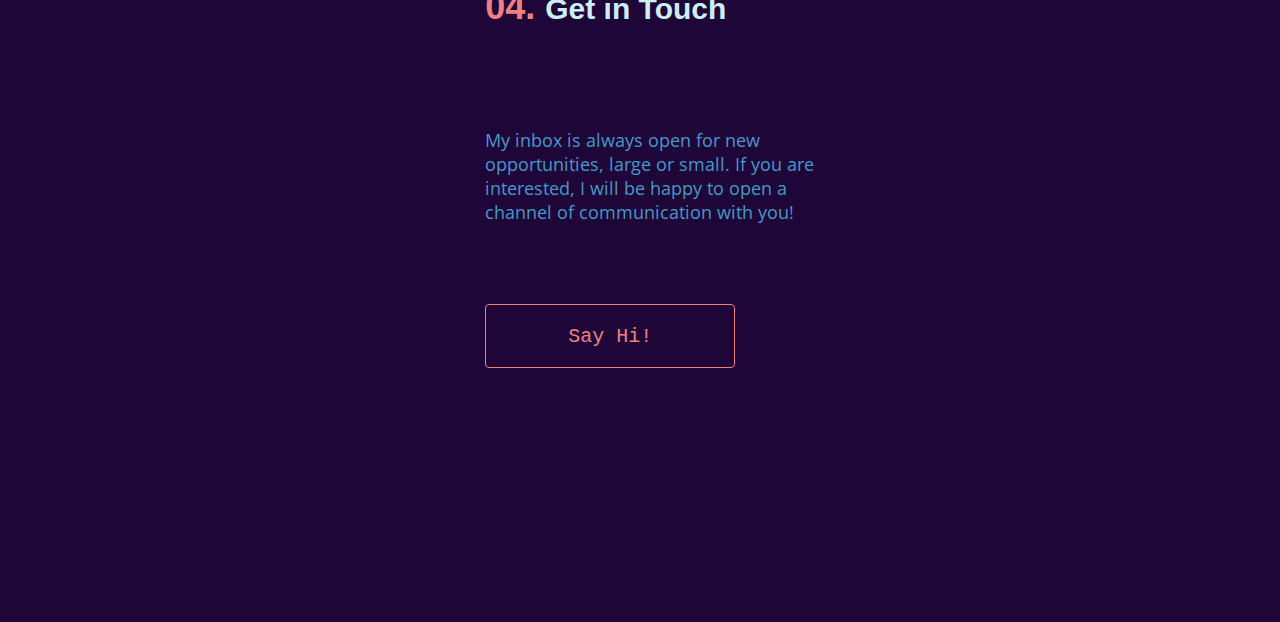
==== commit 977771b6: "added firebase to yang website credentials" ====
--- a/index.html
+++ b/index.html
@@ -207,6 +207,7 @@
                <li>Quora/Writing</li>
                <li>React.js</li>
                <li>AWS Backend (basic)</li>
+               <li>Firebase</li>
              </ul>
            </div>
           </div>
@@ -373,9 +374,9 @@
               <ul style="padding-right: 50px;">
                 <li>HTML/CSS</li>
                 <li>JavaScript</li>
-                <li>Semantic UI</li>
                 <li>React.js</li>
                 <li>Victory.js</li>
+                <li>Firebase</li>
               </ul>
             </div>
             <div class="project-image-slideshow">
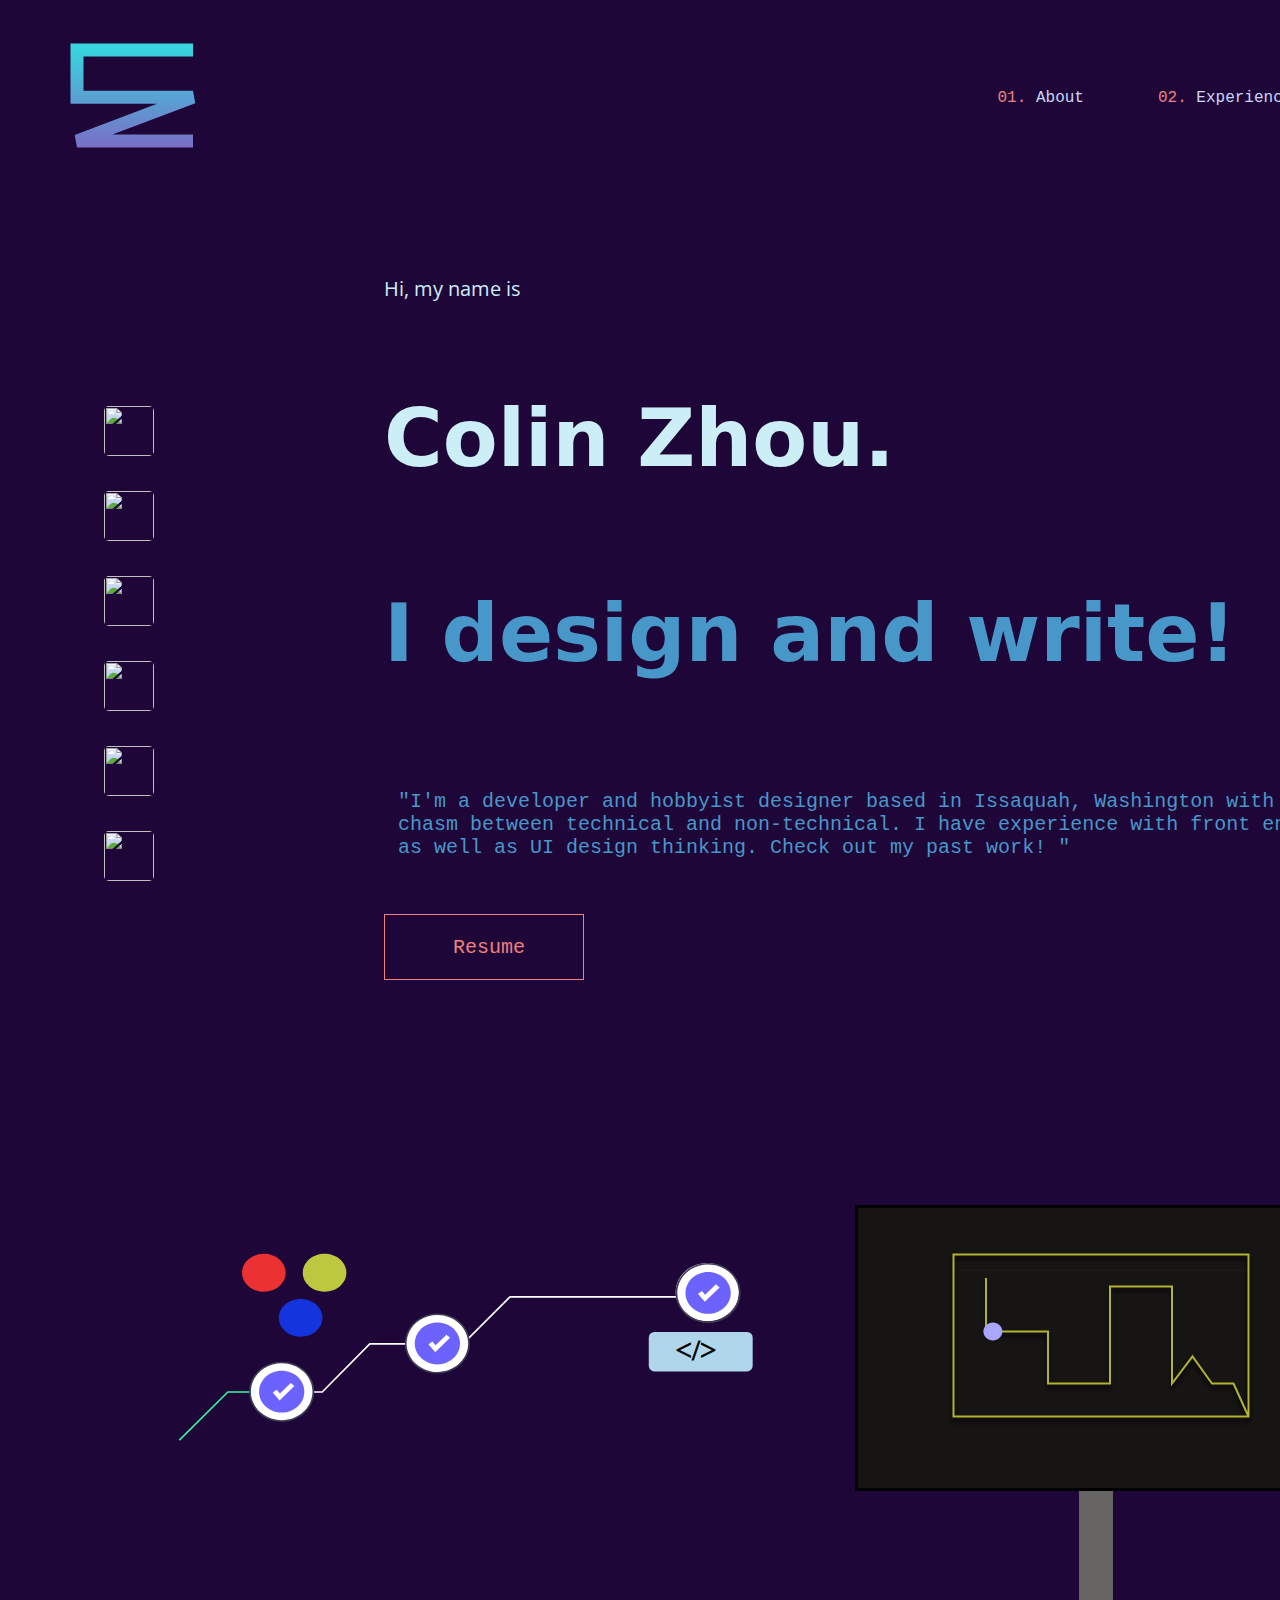
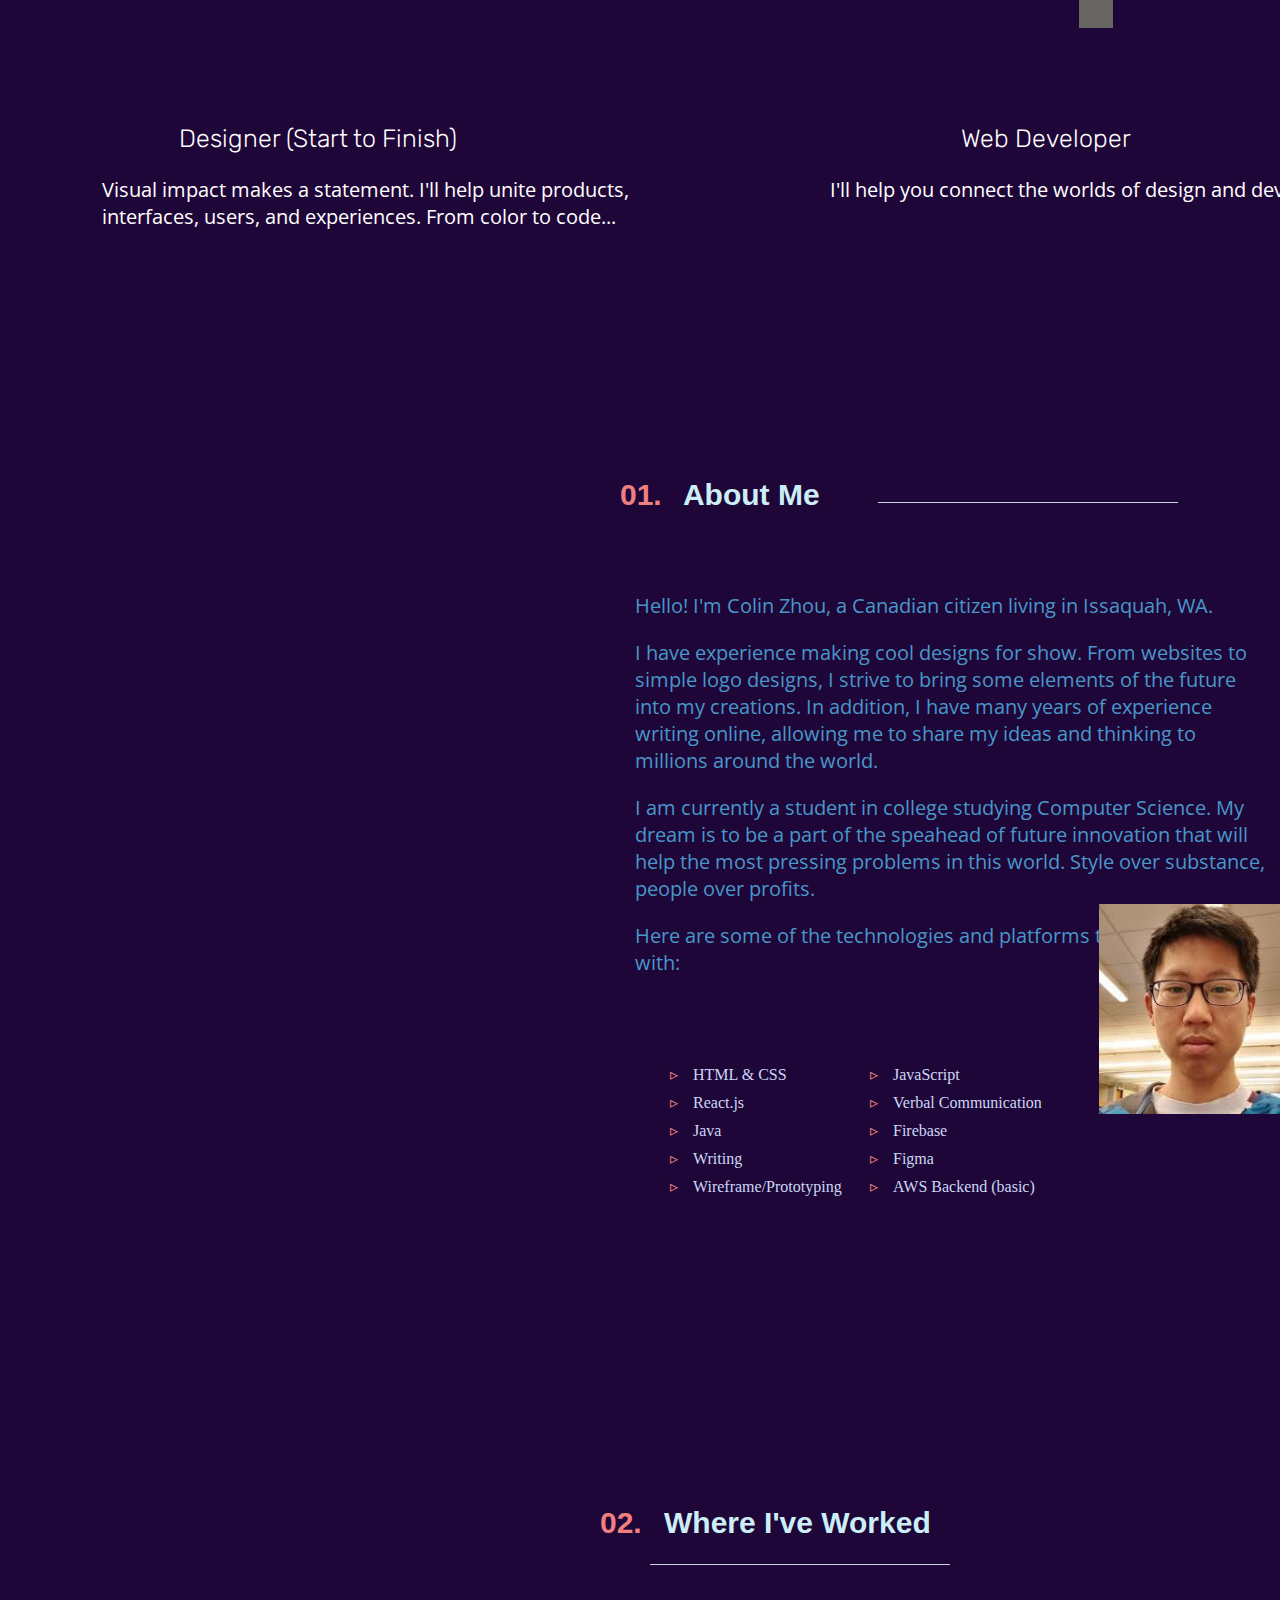
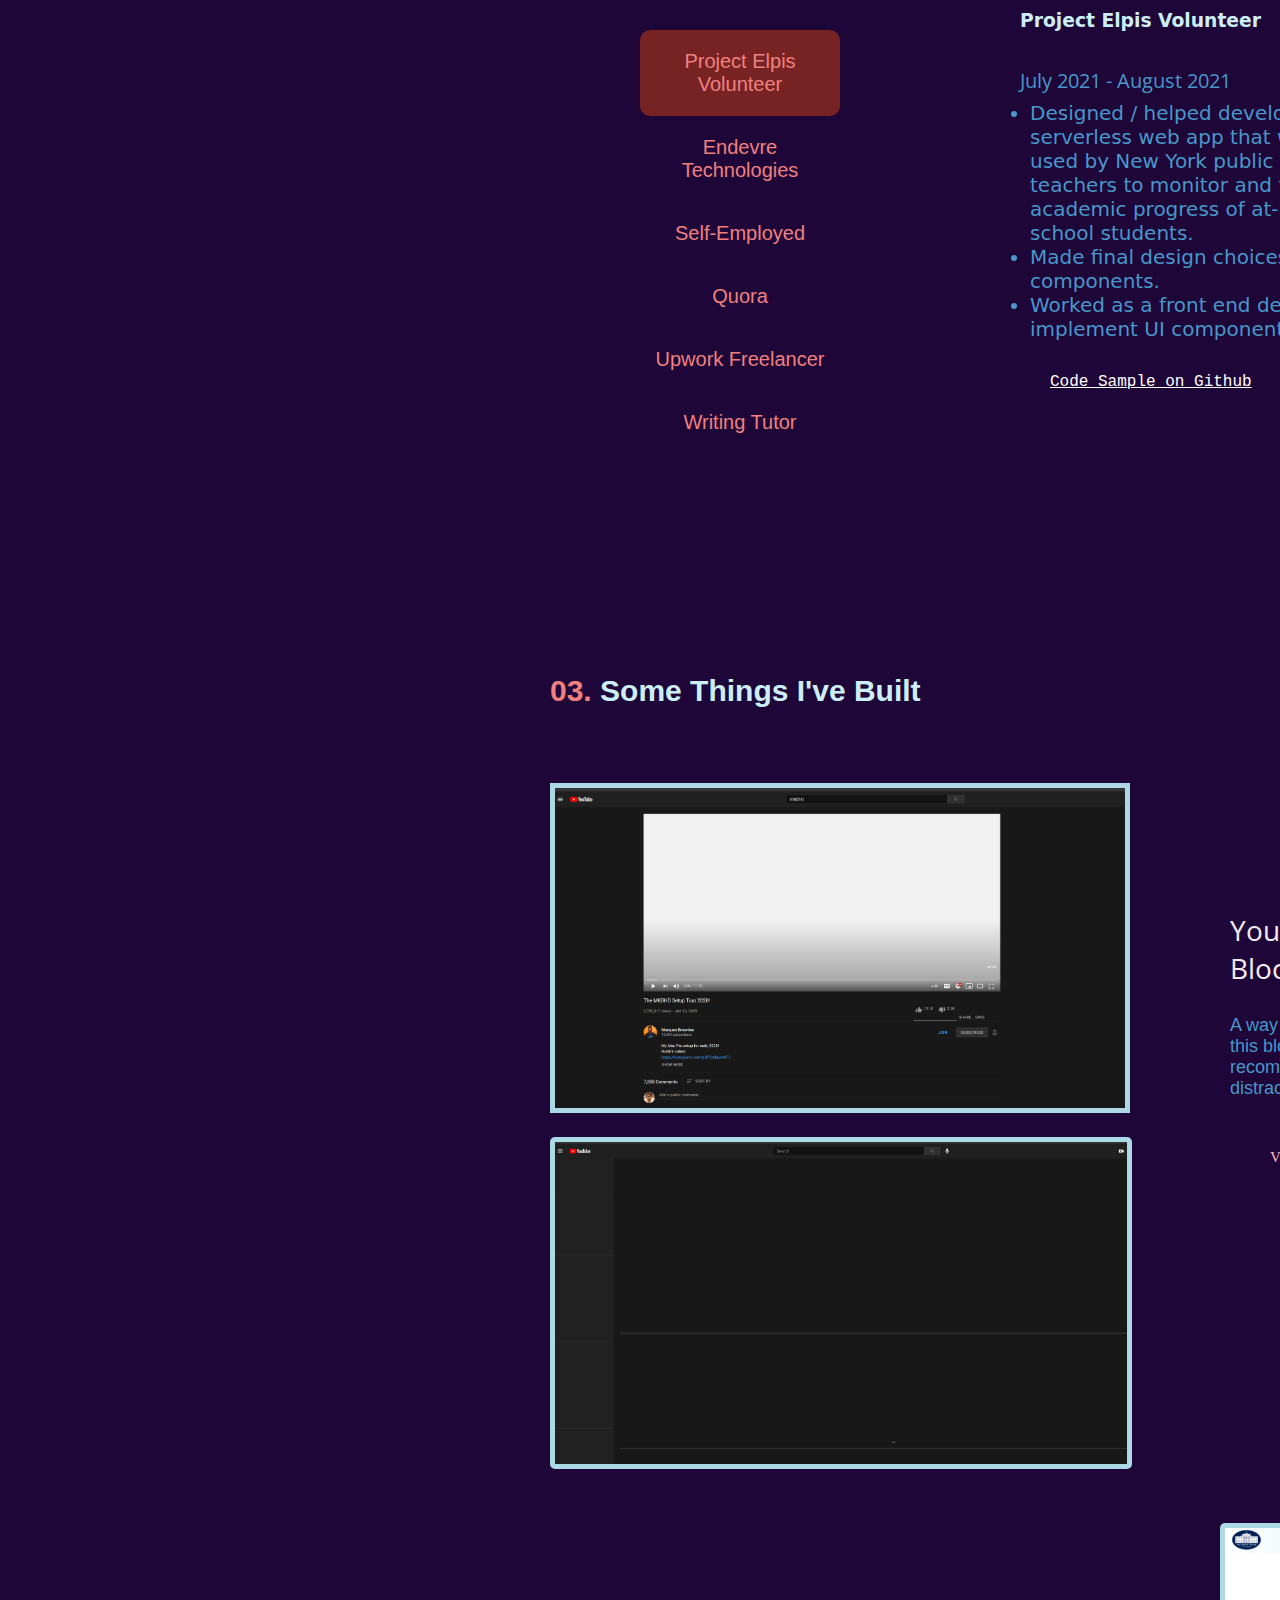
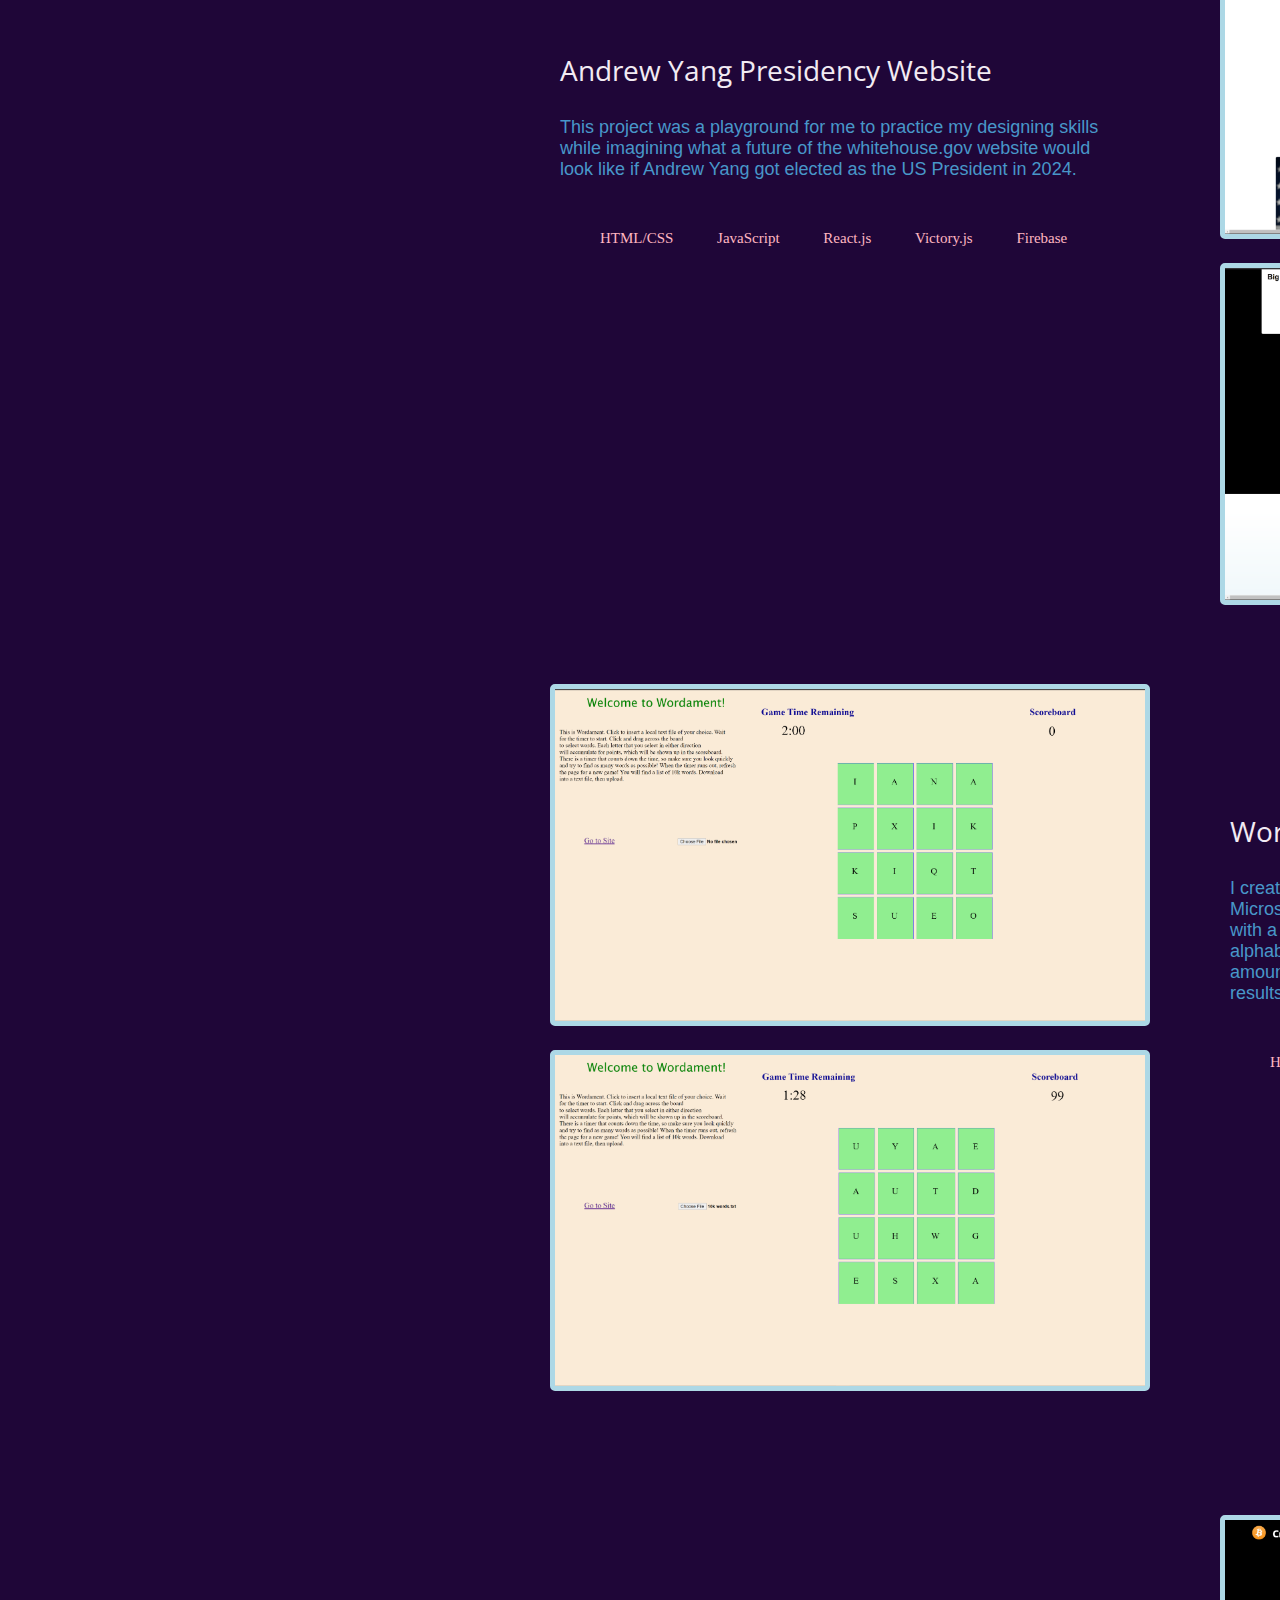
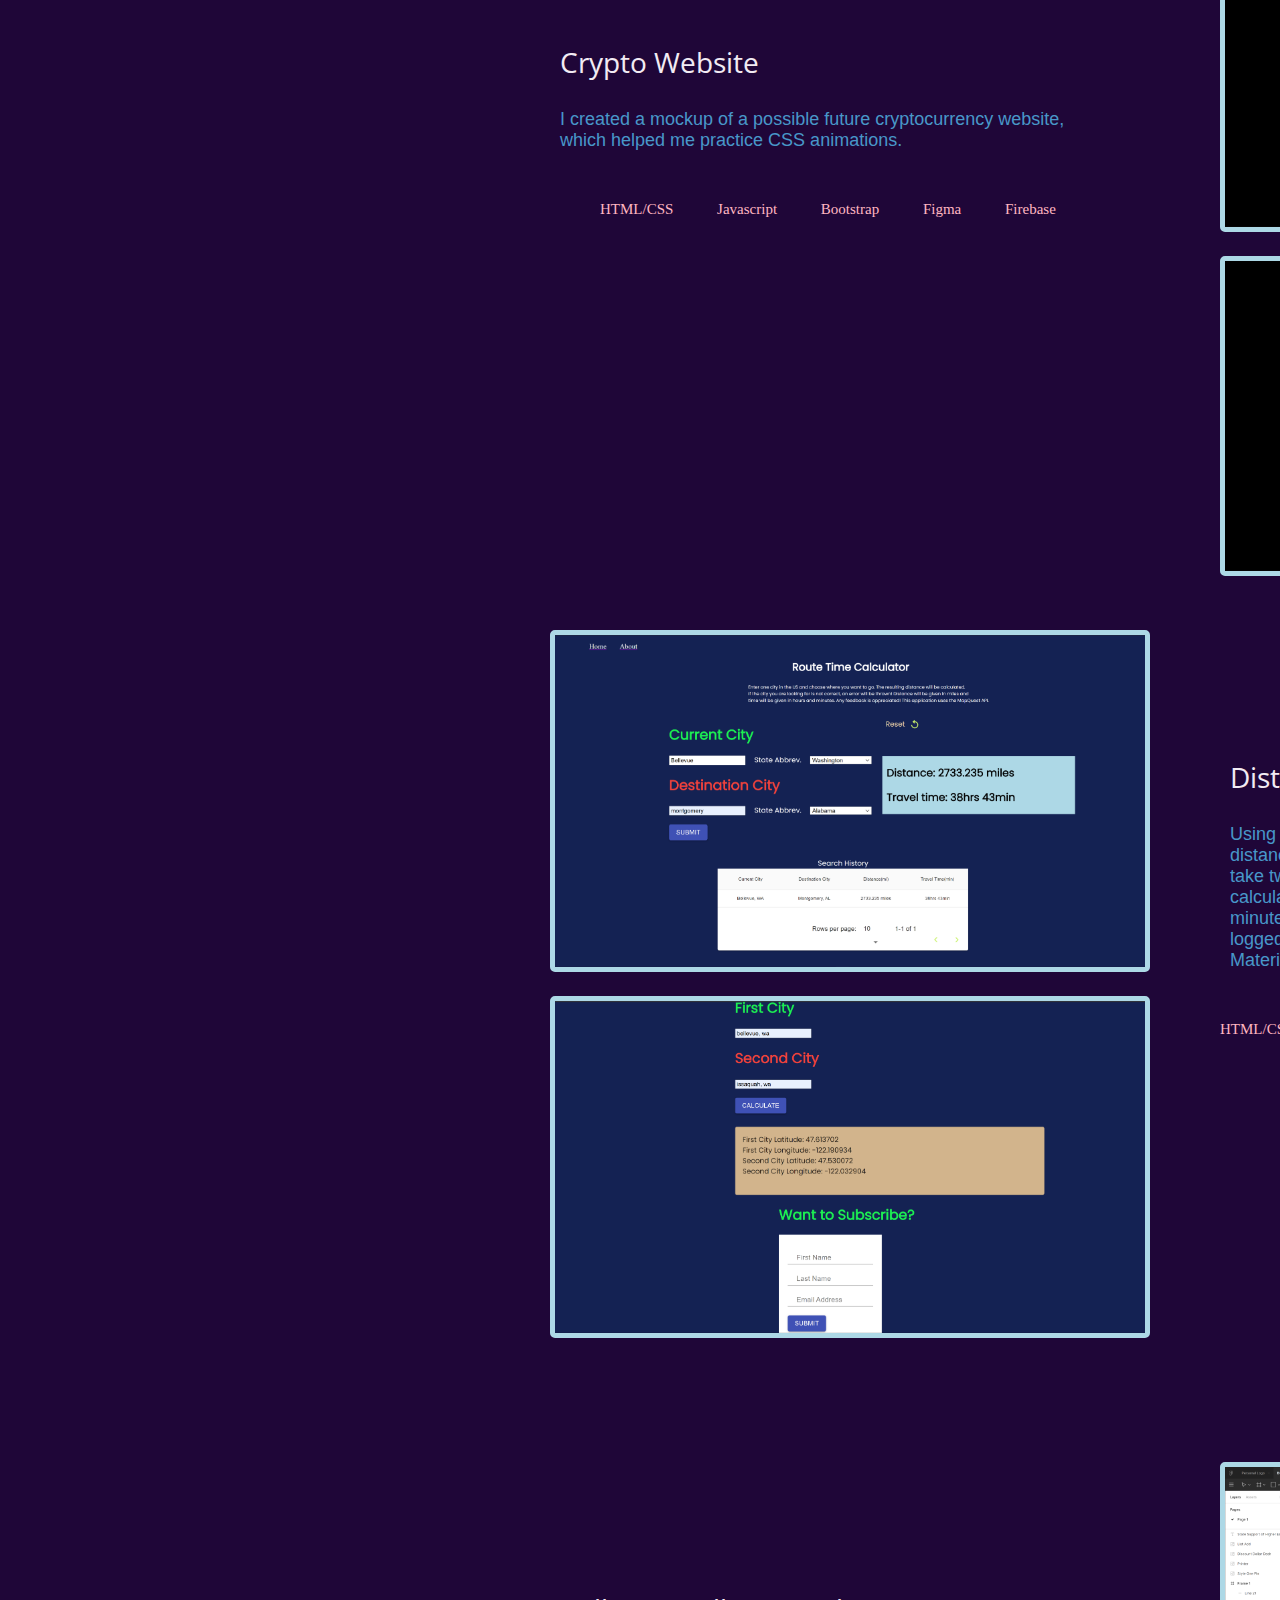
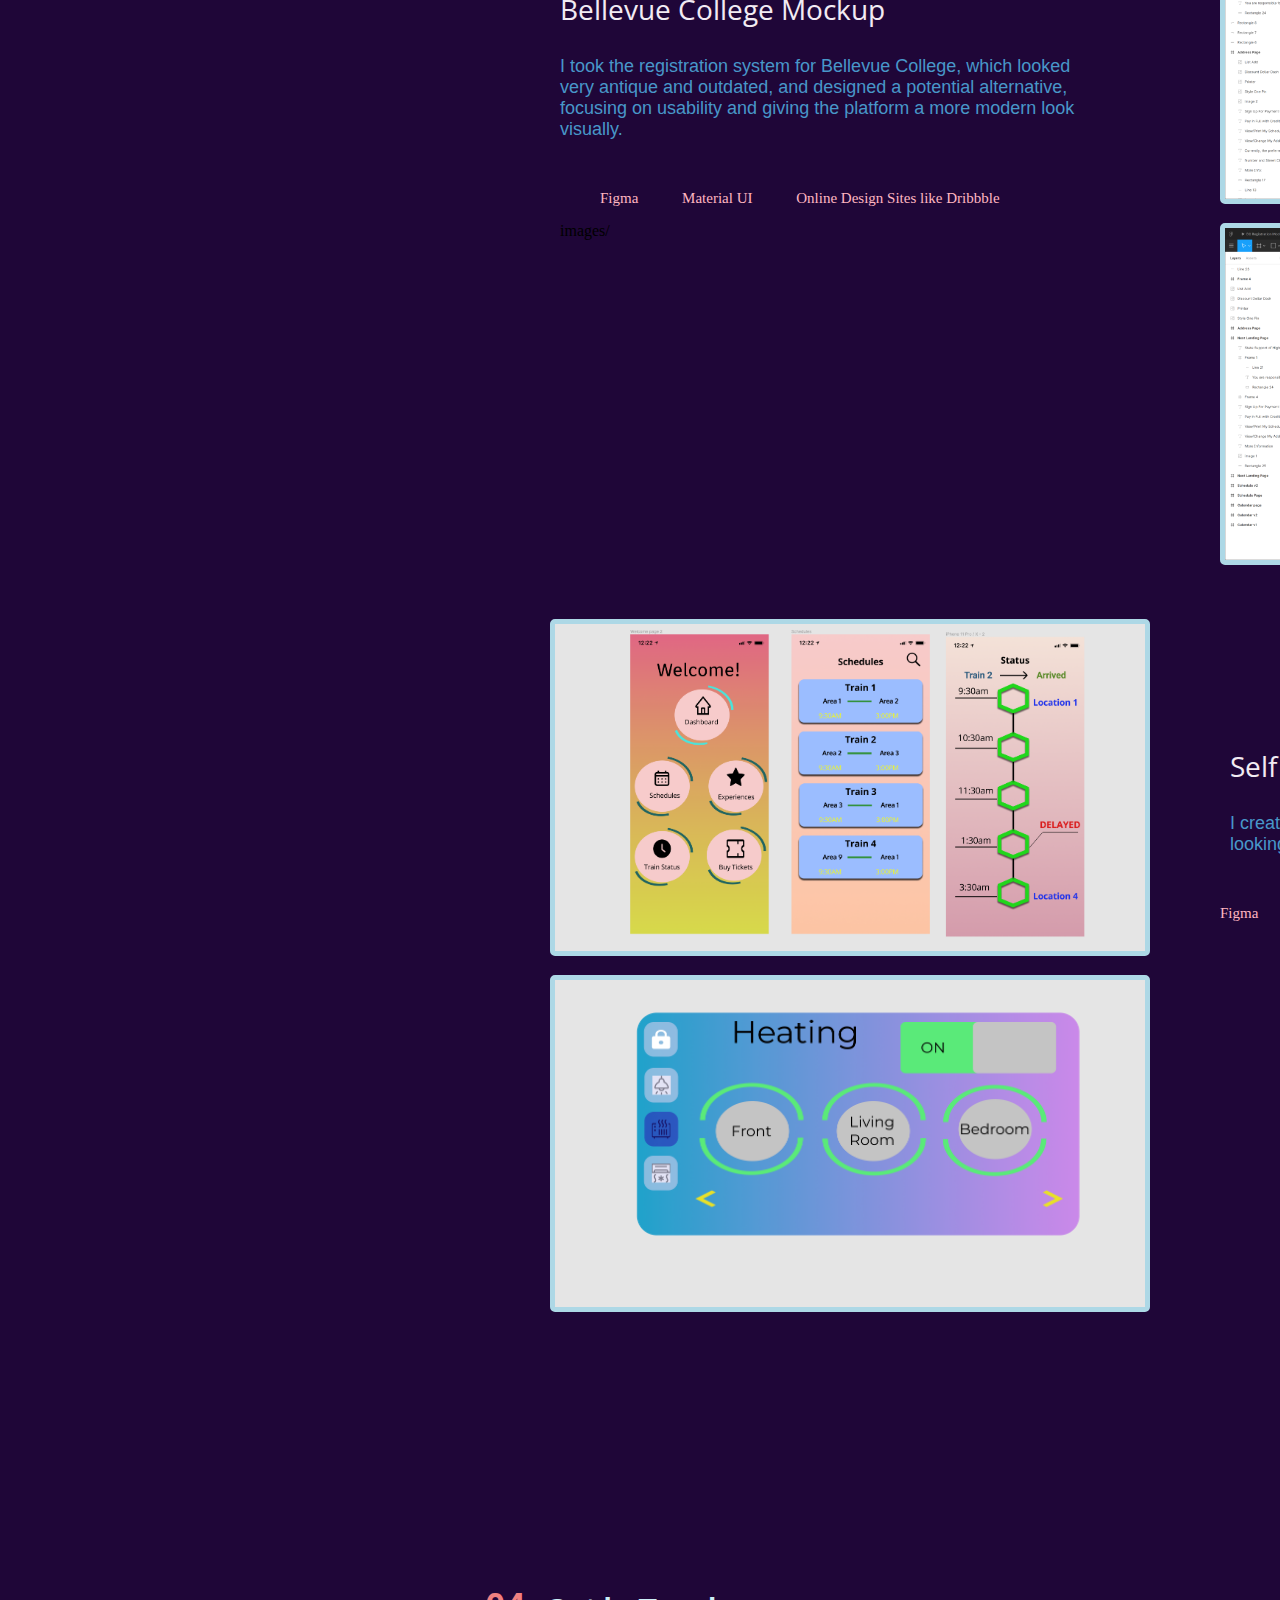
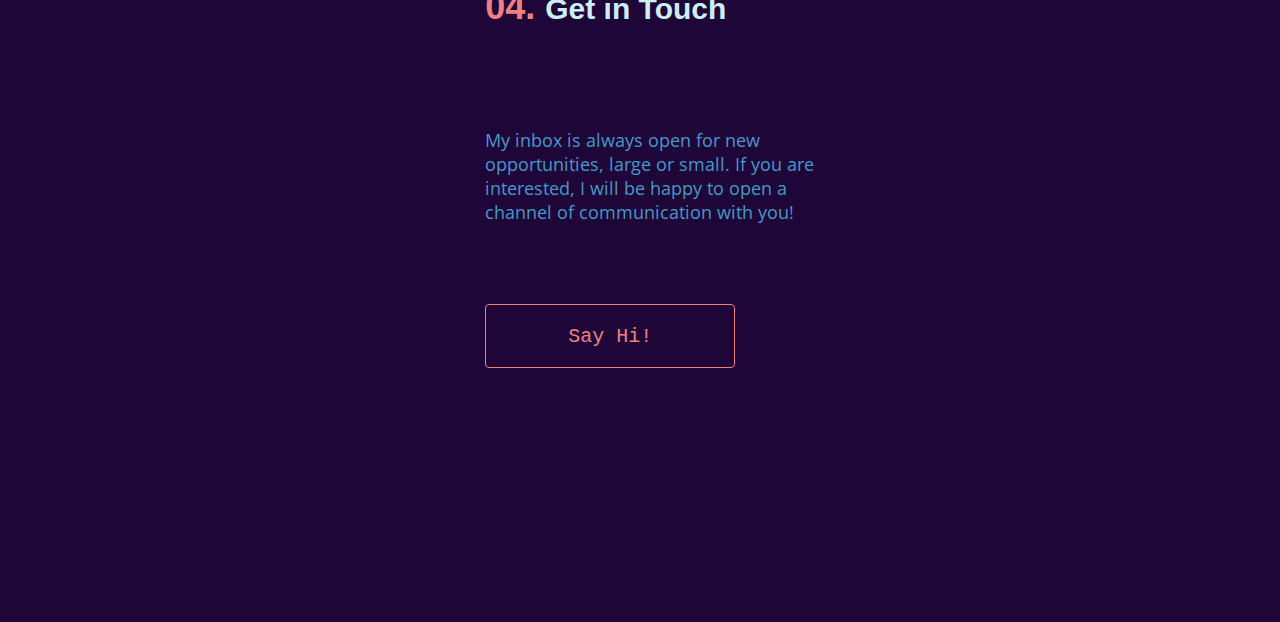
==== commit 08e316f2: "added firebase to distance calc" ====
--- a/index.html
+++ b/index.html
@@ -200,14 +200,14 @@
              <ul class="skills-list">
                <li>HTML & CSS</li>
                <li>JavaScript</li>
+               <li>React.js</li>
+               <li>Verbal Communication</li>
                <li>Java</li>
-               <li>Verbal Communication</li>
+               <li>Firebase</li>
+               <li>Writing</li>
                <li>Figma</li>
                <li>Wireframe/Prototyping</li>
-               <li>Quora/Writing</li>
-               <li>React.js</li>
                <li>AWS Backend (basic)</li>
-               <li>Firebase</li>
              </ul>
            </div>
           </div>
@@ -464,6 +464,7 @@
                 <li>React.js</li>
                 <li>Google Material UI</li>
                 <li>React Router</li>
+                <li>Firebase</li>
               </ul>
             </div>
           </div>
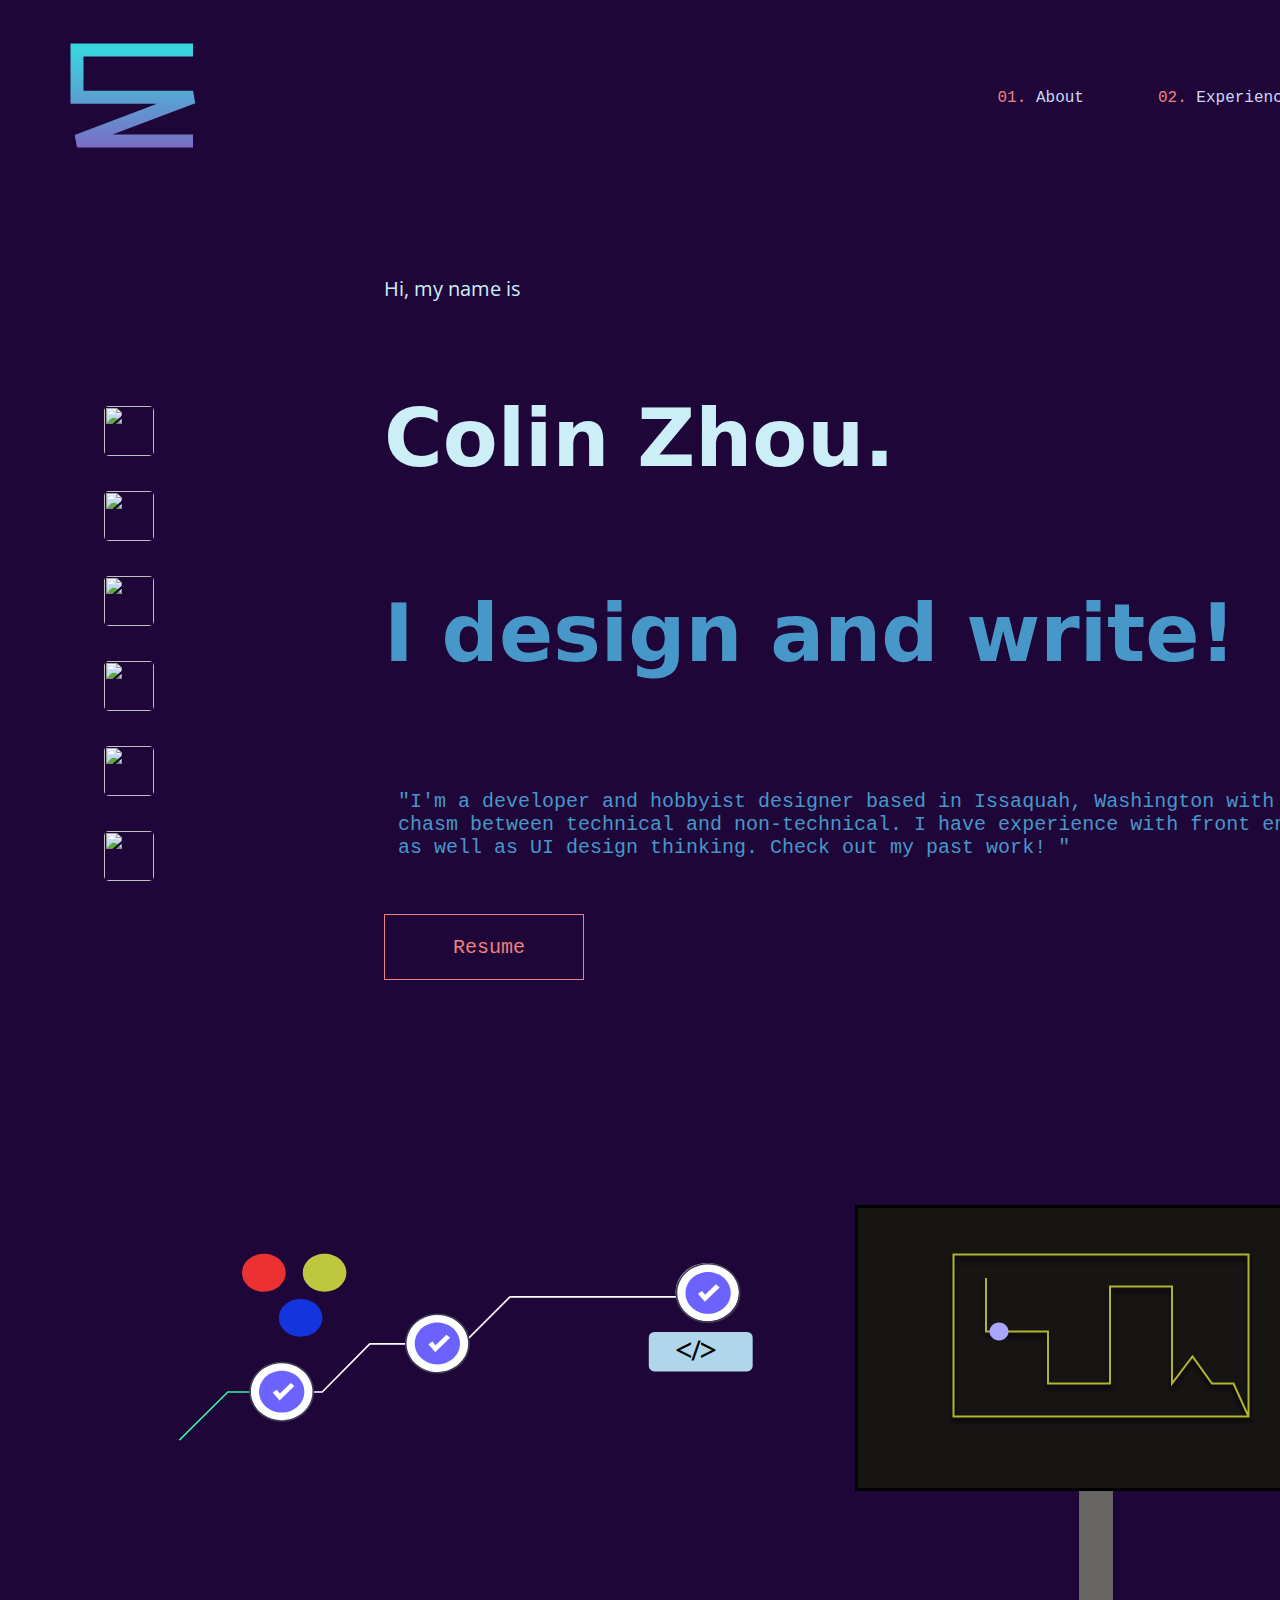
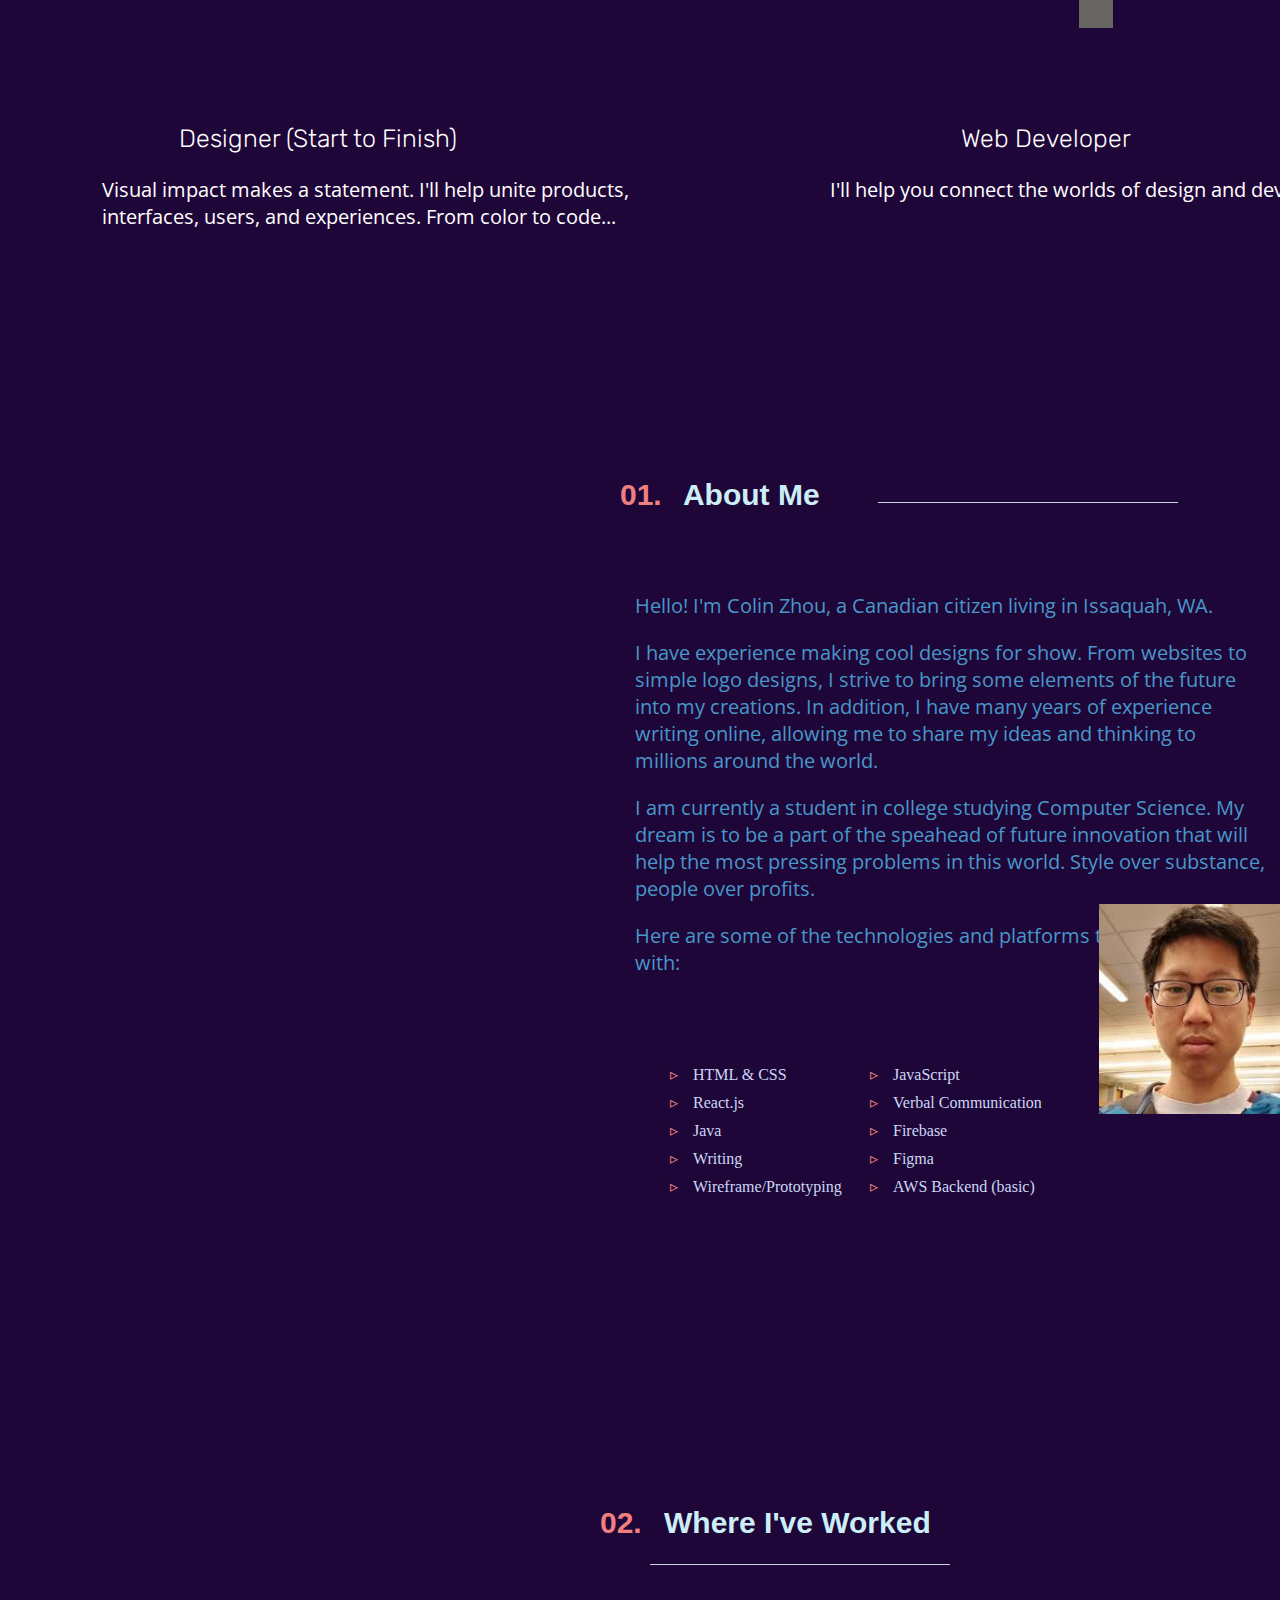
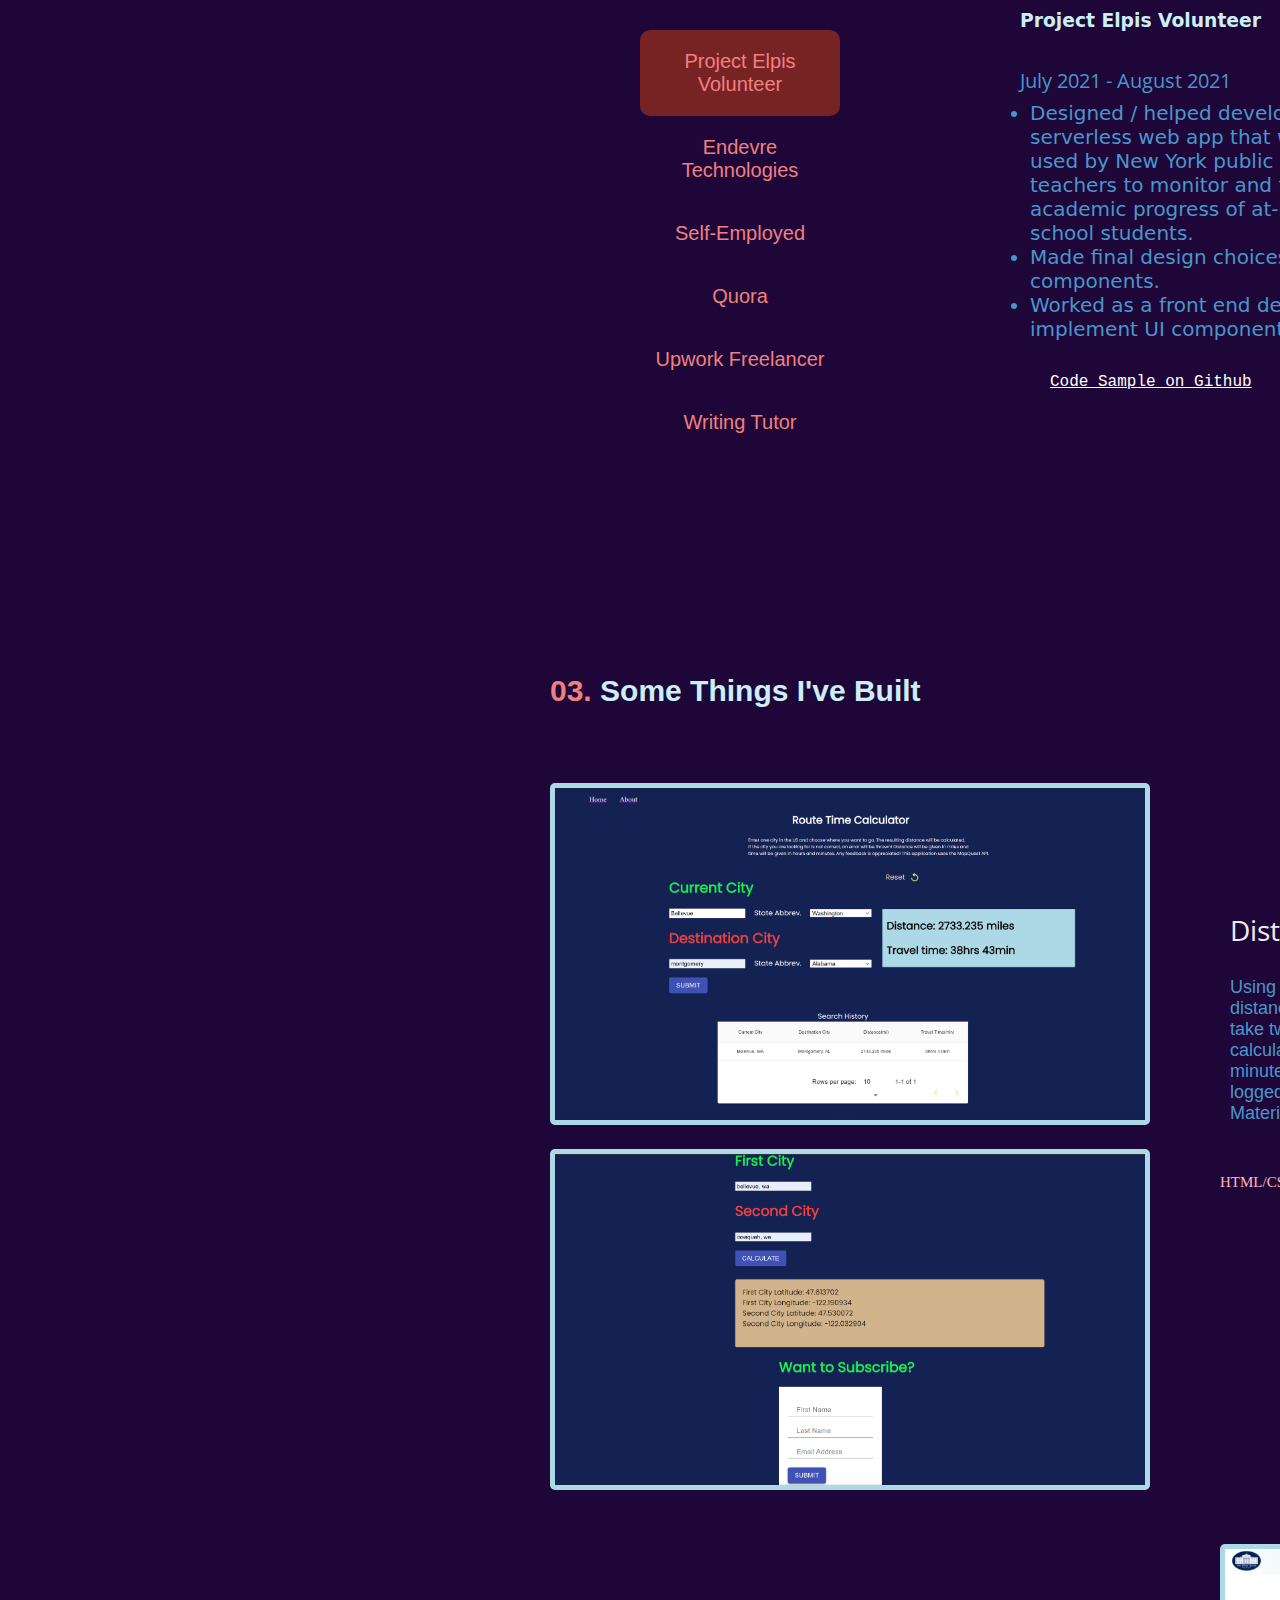
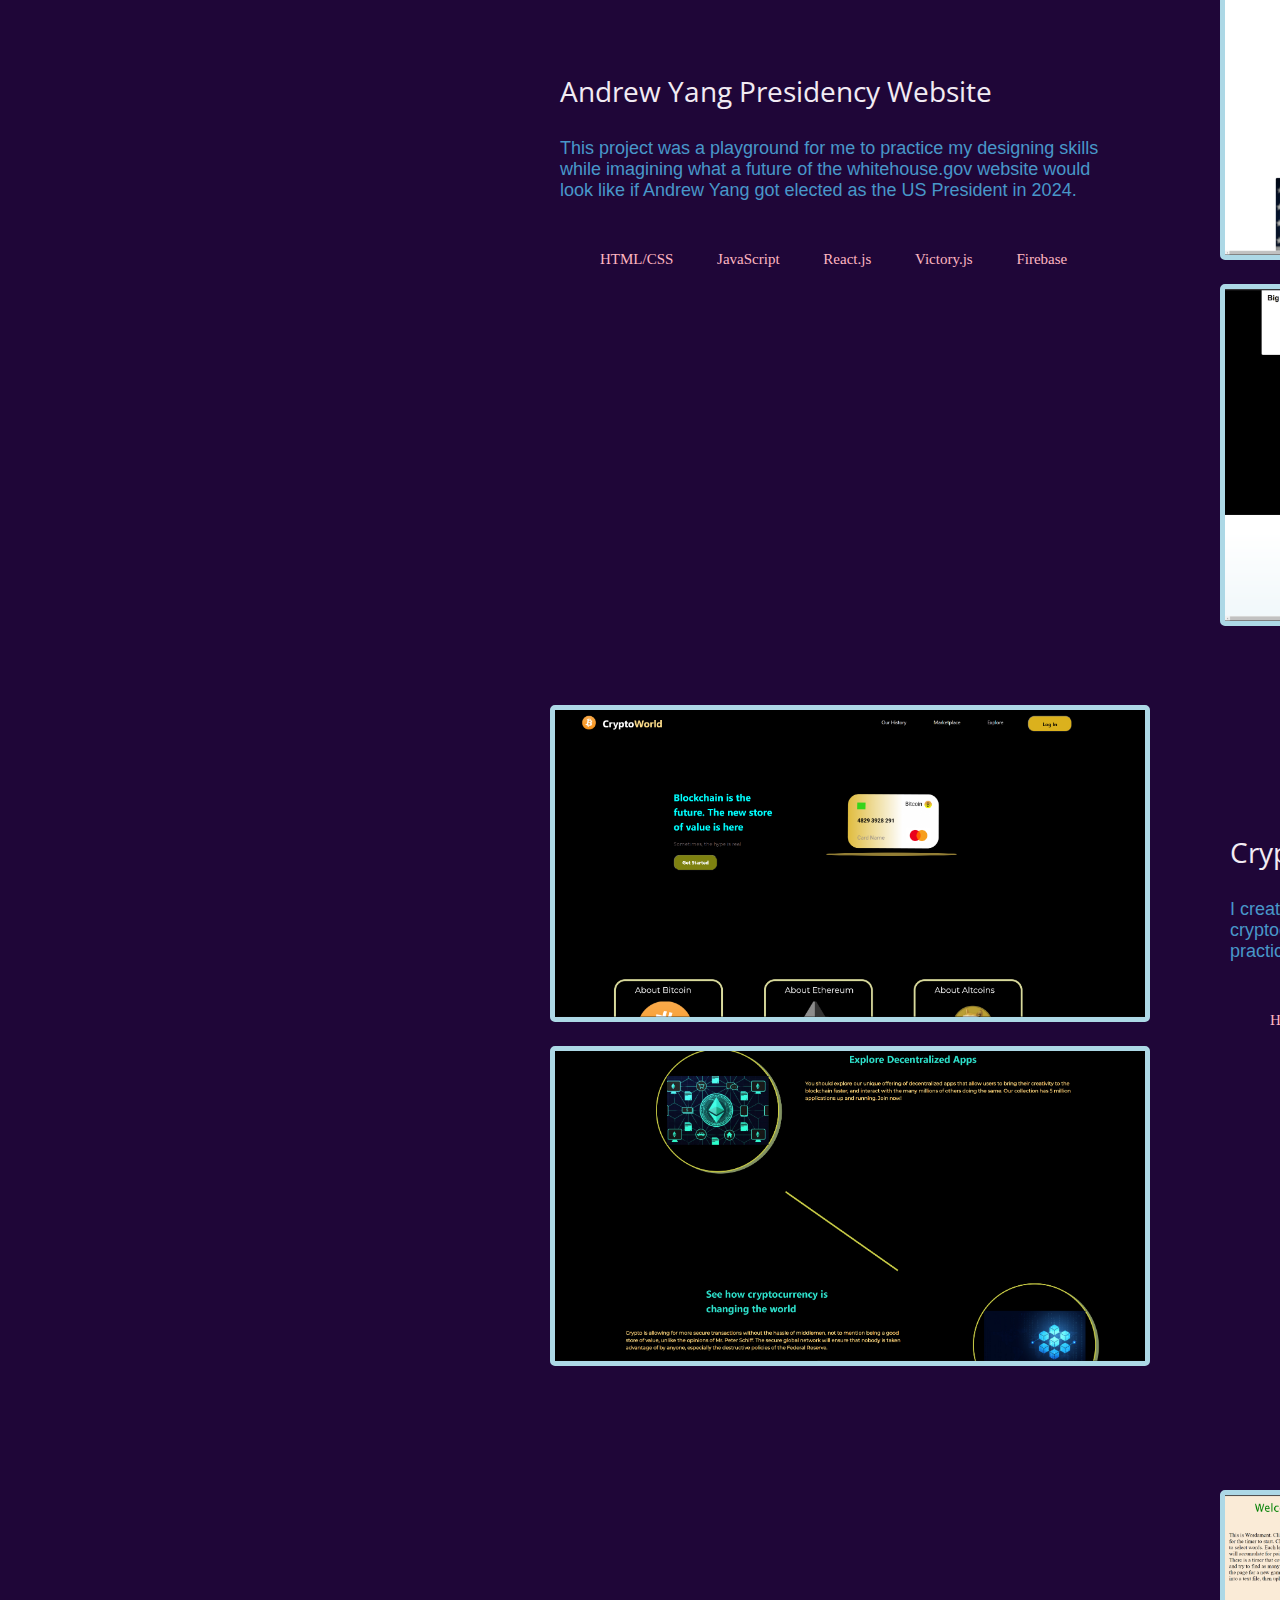
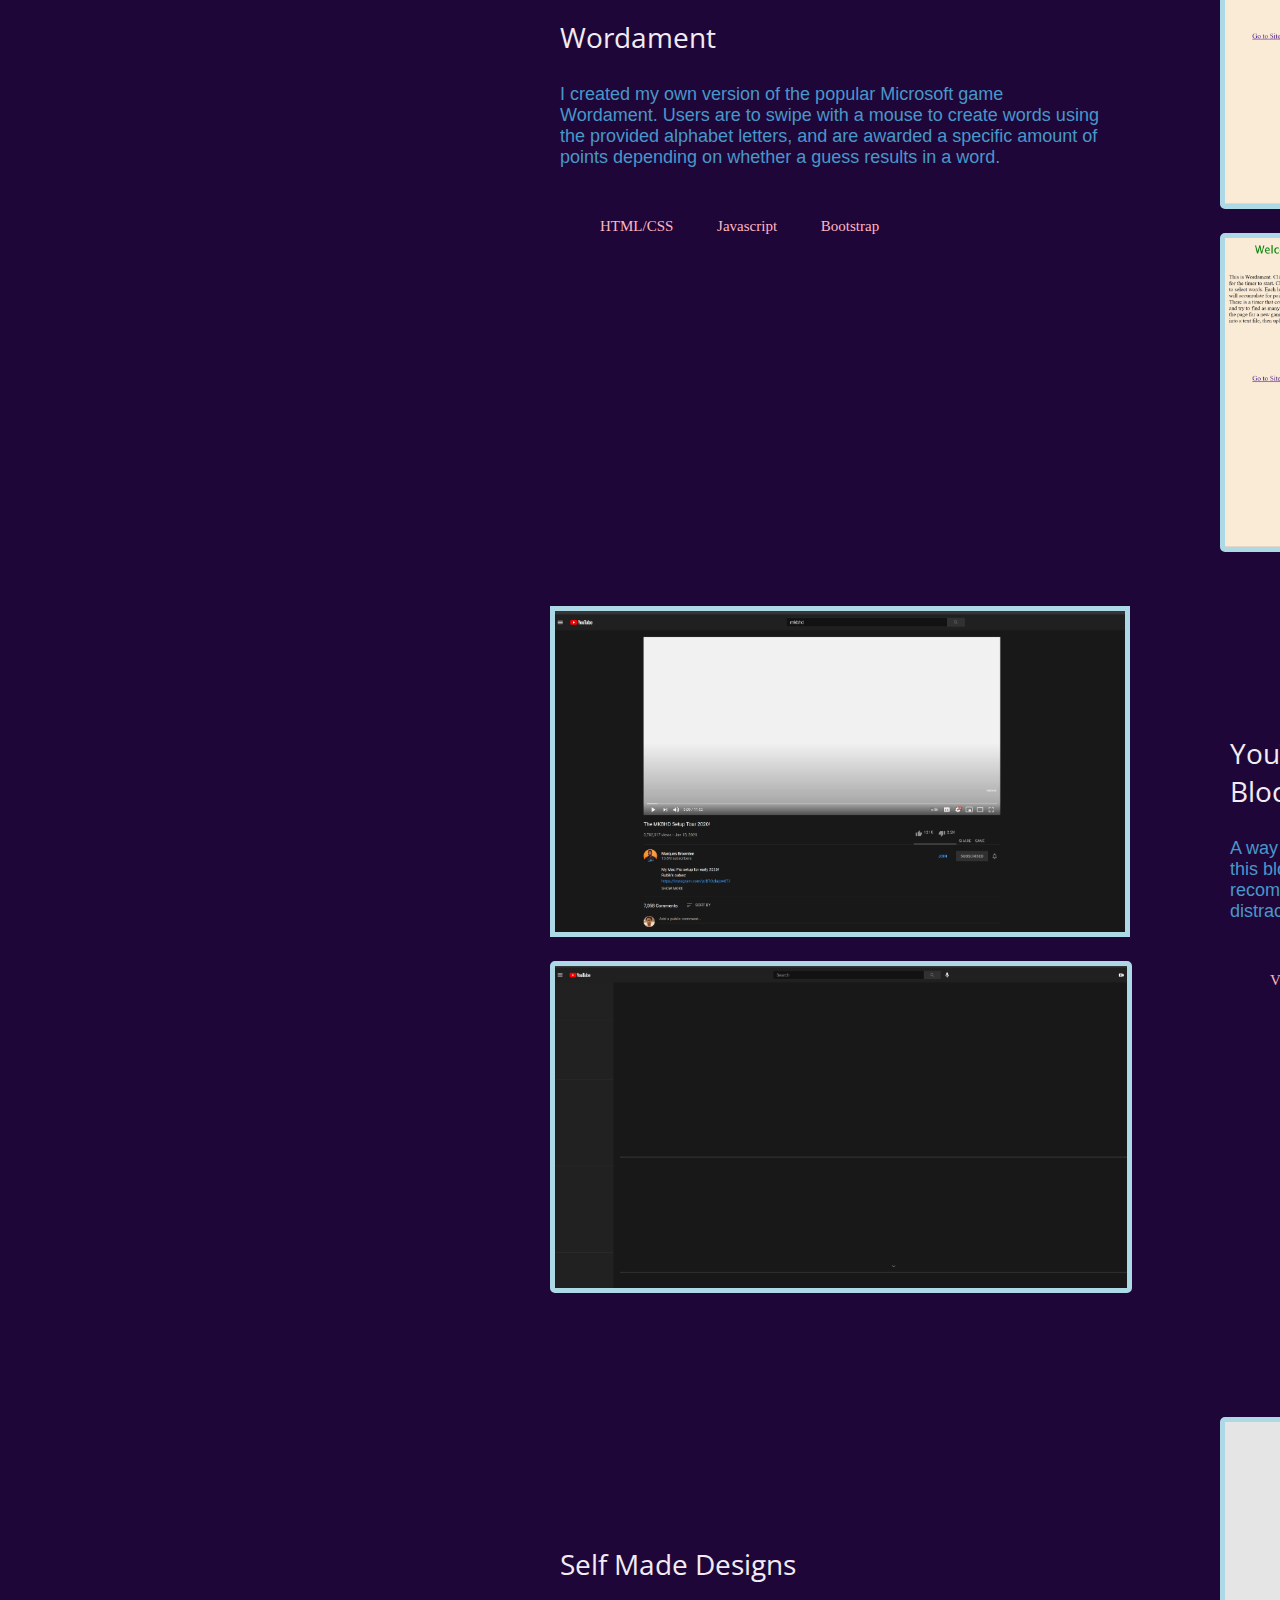
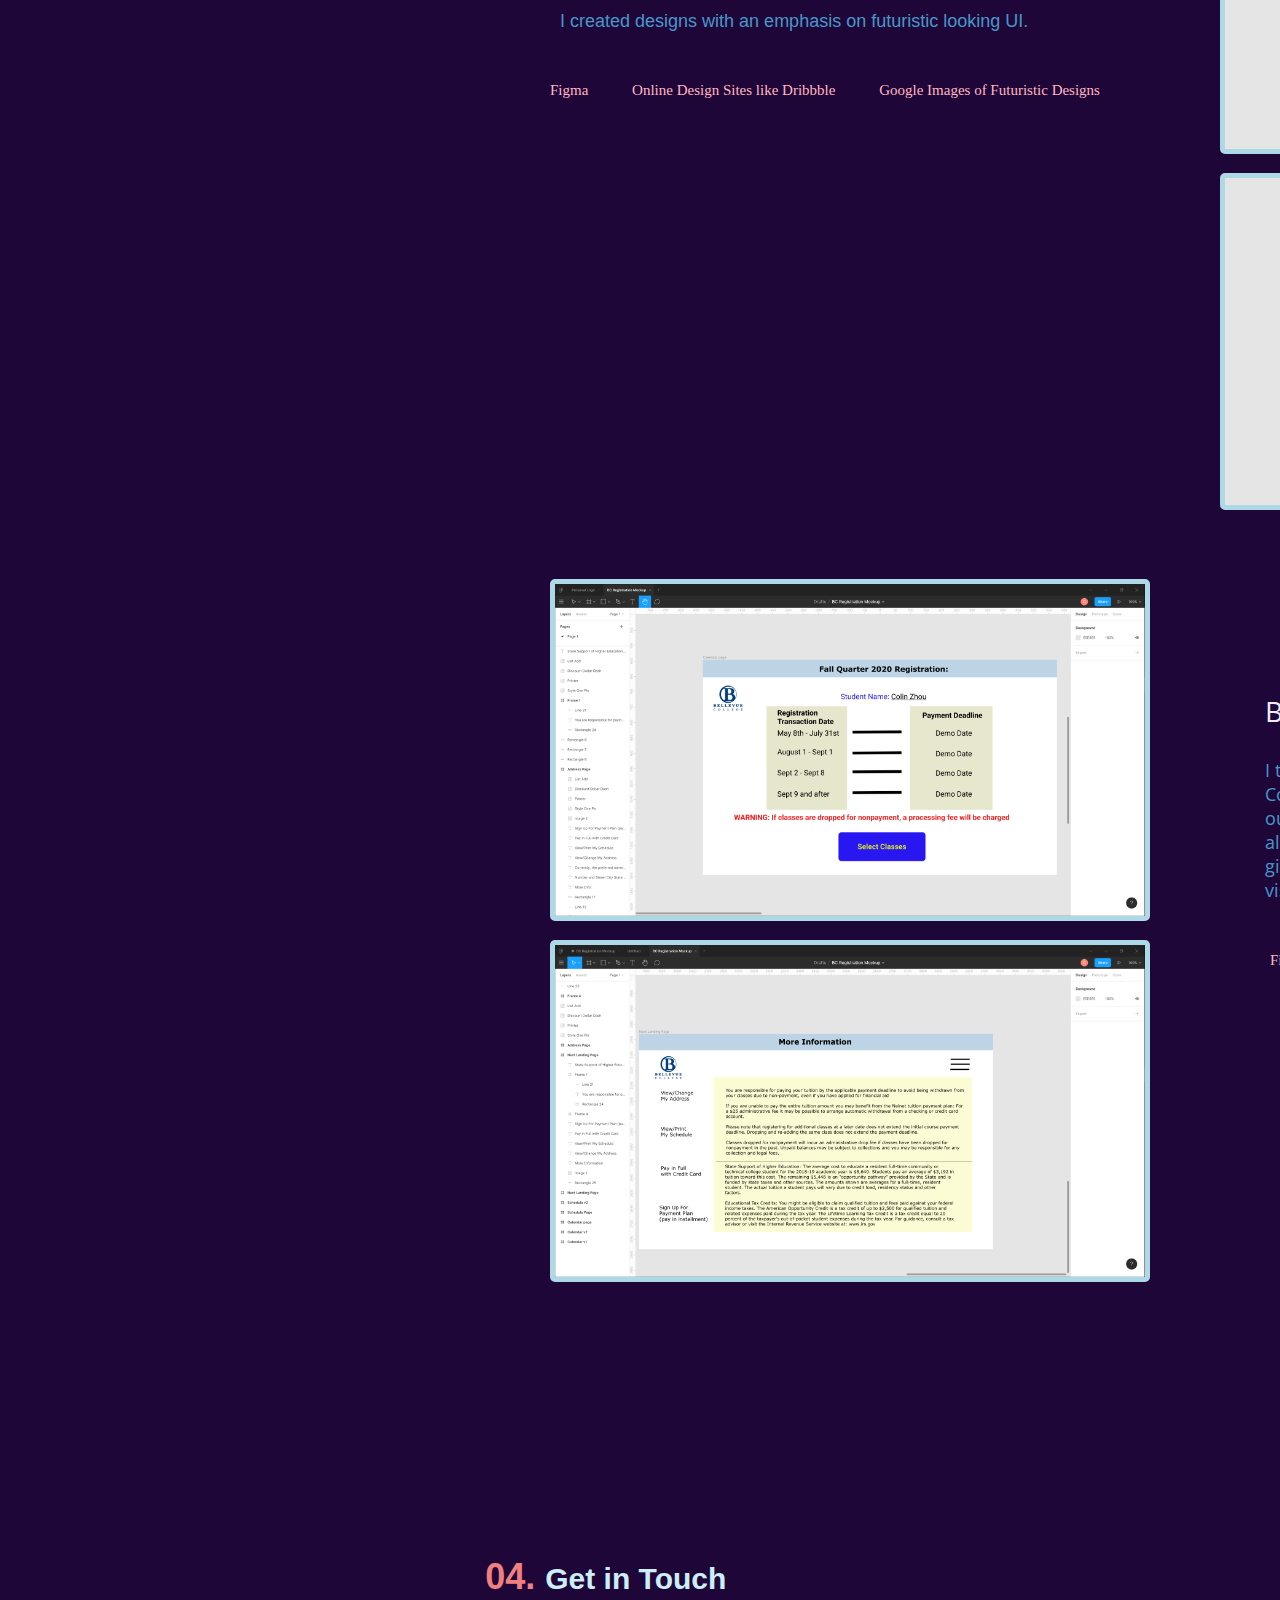
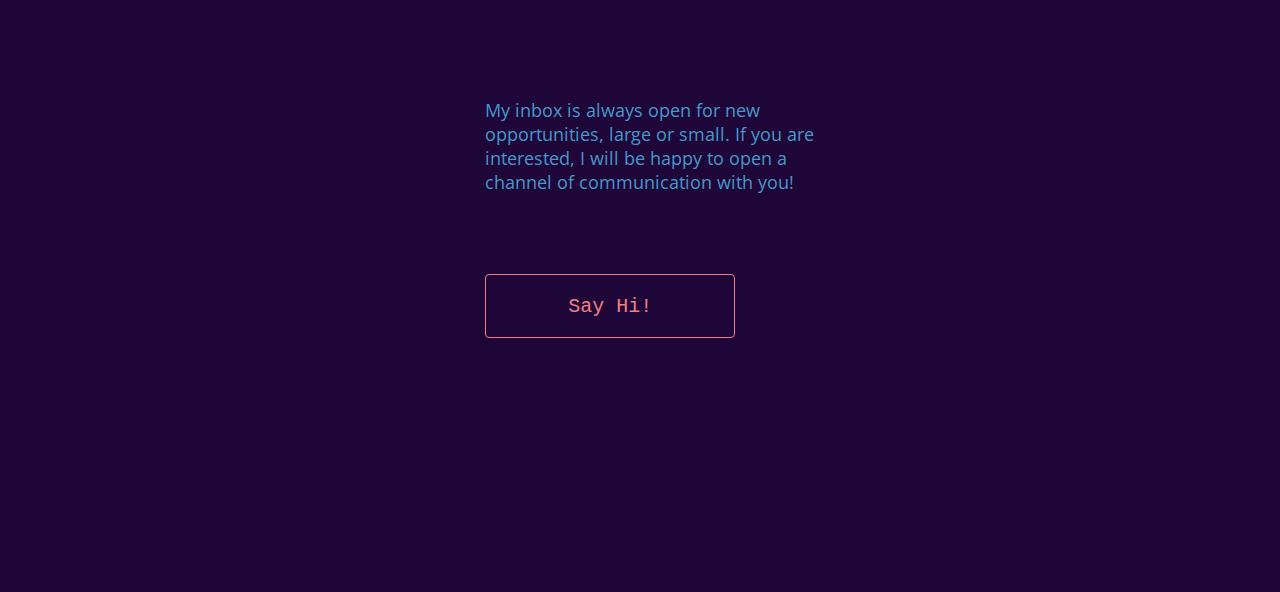
==== commit 4d12917a: "changed order of projcect" ====
--- a/index.html
+++ b/index.html
@@ -338,110 +338,8 @@
         </section>
         <section class="projects" id="section-4">
           <h2>Some Things I've Built</h2>
+
           <div class="project-1">
-            <div class="project-image-slideshow">
-              <div class="project-name">
-                <img src="images/2021-02-13 (3).png" alt="Picture of YouTube homepage" style="height: 100%; width: 100%; border: 5px solid lightblue; ">
-              </div>
-              <div class="hiddenFirst">
-                <img src="images/2021-02-13 (2).png" alt="black home screen" style="height: 90%; width: 97%; margin-top: 20px">
-              </div>
-            </div>
-            <div class="project-description">
-              <div class="project-name">
-                <p>YouTube Recommendations Blocker</p>
-              </div>
-              <p class="short-description">A way to block distractions on YouTube. Using this blocker,
-                users will be able to cover up the recommended videos section,
-                allowing for less distractions and greater concentration on tasks.
-              </p>
-              <ul>
-                <li>VS Code</li>
-                <li>Google Chrome API</li>
-                <li>CSS</li>
-              </ul>
-            </div>
-          </div>
-          <div id="project-2">
-            <div class="project-description" id="description-2">
-              <div class="project-name">
-                <p>Andrew Yang Presidency Website</p>
-              </div>
-              <p class="short-description">This project was a playground for me to practice my designing skills while
-                imagining what a future of the whitehouse.gov website would look like if Andrew
-                Yang got elected as the US President in 2024. 
-              </p>
-              <ul style="padding-right: 50px;">
-                <li>HTML/CSS</li>
-                <li>JavaScript</li>
-                <li>React.js</li>
-                <li>Victory.js</li>
-                <li>Firebase</li>
-              </ul>
-            </div>
-            <div class="project-image-slideshow">
-              <div class="project-image">
-                <img src="images/Screenshot (44).png" alt="homepage" style="height: 140%; width: 150%;">
-              </div> 
-              <div class="hiddenFirst">
-                <img src="images/Screenshot (43).png" alt="secondpic"style="height: 140%; width: 150%; margin-top: 20px">
-              </div>
-            </div>
-          </div>
-
-          <div id="project-3">
-            <div class="project-image-slideshow">
-              <div class="project-image">
-                <img src="images/Screenshot (39).png" alt="homepage" style="height: 100%; width: 100%;">
-              </div> 
-              <div class="hiddenFirst">
-                <img src="images/Screenshot (40).png" alt="secondpic"style="height: 100%; width: 100%; margin-top: 20px">
-              </div>
-            </div>
-
-            <div class="project-description" id="description-2">
-              <div class="project-name">
-                <p>Wordament</p>
-              </div>
-              <p class="short-description">I created my own version of the popular Microsoft game Wordament. Users are to swipe with a mouse
-                to create words using the provided alphabet letters, and are awarded a specific amount of points
-                depending on whether a guess results in a word.
-              </p>
-              <ul>
-                <li>HTML/CSS</li>
-                <li>Javascript</li>
-                <li>Bootstrap</li>
-              </ul>
-            </div>
-          </div>
-
-          <div id="project-4">
-            <div class="project-description" id="description-4">
-              <div class="project-name">
-                <p>Crypto Website</p>
-              </div>
-              <p class="short-description">I created a mockup of a possible future cryptocurrency website, which helped me practice
-                CSS animations. 
-              </p>
-              <ul>
-                <li>HTML/CSS</li>
-                <li>Javascript</li>
-                <li>Bootstrap</li>
-                <li>Figma</li>
-                <li>Firebase</li>
-              </ul>  
-            </div>
-            <div class="project-image-slideshow">
-              <div class="project-image">
-                <img src="images/Screenshot (47).png" alt="homepage" style="height: 140%; width: 150%;">
-              </div> 
-              <div class="hiddenFirst">
-                <img src="images/Screenshot (48).png" alt="secondpic"style="height: 140%; width: 150%; margin-top: 20px">
-              </div>
-            </div>
-          </div>
-
-          <div id="project-5">
             <div class="project-image-slideshow">
               <div class="project-image">
                 <img src="images/Screenshot (36).png" alt="homepage" style="height: 100%; width: 100%;">
@@ -450,7 +348,7 @@
                 <img src="images/Screenshot (35).png" alt="secondpic"style="height: 100%; width: 100%; margin-top: 20px">
               </div>
             </div>
-            <div class="project-description" id="description-5">
+            <div class="project-description">
               <div class="project-name">
                 <p>Distance Tracker</p>
               </div>
@@ -469,41 +367,115 @@
             </div>
           </div>
 
+          <div id="project-2">
+            <div class="project-description" id="description-2">
+              <div class="project-name">
+                <p>Andrew Yang Presidency Website</p>
+              </div>
+              <p class="short-description">This project was a playground for me to practice my designing skills while
+                imagining what a future of the whitehouse.gov website would look like if Andrew
+                Yang got elected as the US President in 2024. 
+              </p>
+              <ul style="padding-right: 50px;">
+                <li>HTML/CSS</li>
+                <li>JavaScript</li>
+                <li>React.js</li>
+                <li>Victory.js</li>
+                <li>Firebase</li>
+              </ul>
+
+            </div>
+            <div class="project-image-slideshow">
+              <div class="project-image">
+                <img src="images/Screenshot (44).png" alt="homepage" style="height: 140%; width: 150%;">
+              </div> 
+              <div class="hiddenFirst">
+                <img src="images/Screenshot (43).png" alt="secondpic"style="height: 140%; width: 150%; margin-top: 20px">
+              </div>
+
+            </div>
+          </div>
+
+          <div id="project-3">
+            <div class="project-image-slideshow">
+              <div class="project-image">
+                <img src="images/Screenshot (47).png" alt="homepage" style="height: 120%; width: 100%;">
+              </div> 
+              <div class="hiddenFirst">
+                <img src="images/Screenshot (48).png" alt="secondpic"style="height: 120%; width: 100%; margin-top: 20px">
+              </div>
+            </div>
+            <div class="project-description" id="description-2">
+              <div class="project-name">
+                <p>Crypto Website</p>
+              </div>
+              <p class="short-description">I created a mockup of a possible future cryptocurrency website, which helped me practice
+                CSS animations. 
+              </p>
+              <ul>
+                <li>HTML/CSS</li>
+                <li>Javascript</li>
+                <li>Bootstrap</li>
+                <li>Figma</li>
+                <li>Firebase</li>
+              </ul>  
+            </div>
+          </div>
+
+          <div id="project-4">
+            <div class="project-description" id="description-4">
+              <div class="project-name">
+                <p>Wordament</p>
+              </div>
+              <p class="short-description">I created my own version of the popular Microsoft game Wordament. Users are to swipe with a mouse
+                to create words using the provided alphabet letters, and are awarded a specific amount of points
+                depending on whether a guess results in a word.
+              </p>
+              <ul>
+                <li>HTML/CSS</li>
+                <li>Javascript</li>
+                <li>Bootstrap</li>
+              </ul>
+            </div>
+            <div class="project-image-slideshow">
+              <div class="project-image">
+                <img src="images/Screenshot (39).png" alt="homepage" style="height: 140%; width: 140%;">
+              </div> 
+              <div class="hiddenFirst">
+                <img src="images/Screenshot (40).png" alt="secondpic"style="height: 140%; width: 140%; margin-top: 20px">
+              </div>
+            </div>
+          </div>
+
+          <div id="project-5">
+            <div class="project-image-slideshow">
+              <div class="project-name">
+                <img src="images/2021-02-13 (3).png" alt="Picture of YouTube homepage" style="height: 100%; width: 100%; border: 5px solid lightblue; ">
+              </div>
+              <div class="hiddenFirst">
+                <img src="images/2021-02-13 (2).png" alt="black home screen" style="height: 90%; width: 97%; margin-top: 20px">
+              </div>
+
+            </div>
+            <div class="project-description" id="description-5">
+              <div class="project-name">
+                <p>YouTube Recommendations Blocker</p>
+              </div>
+              <p class="short-description">A way to block distractions on YouTube. Using this blocker,
+                users will be able to cover up the recommended videos section,
+                allowing for less distractions and greater concentration on tasks.
+              </p>
+              <ul>
+                <li>VS Code</li>
+                <li>Google Chrome API</li>
+                <li>CSS</li>
+              </ul>
+            </div>
+          </div>
+
           <div id="project-6">
             <div class="project-description" id="description-6">
-              <div class="project-name">
-                <p>Bellevue College Mockup</p>
-              </div>
-              <p class="short-description"> I took the registration system for Bellevue College, which looked very antique
-                and outdated, and designed a potential alternative, focusing on usability and giving the platform a more 
-                modern look visually.  
-              </p>
-              <ul id="project-6-skills">
-                <li>Figma</li>
-                <li>Material UI</li>
-                <li>Online Design Sites like Dribbble</li>
-              </ul>images/
-            </div>
-            <div class="project-image-slideshow">
-              <div class="project-image">
-                <img src="images/2020-08-04.png" alt="homepage" style="height: 140%; width: 150%;">
-              </div> 
-              <div class="hiddenFirst">
-                  <img src="images/2020-08-07 (1).png" alt="homepage" style="height: 140%; width: 150%; margin-top: 15px;">
-              </div>
-            </div>
-          </div>
-
-          <div id="project-7">
-            <div class="project-image-slideshow">
-              <div class="project-image futurism">
-                <img src="images/2020-08-20 (4).png" alt="homepage">
-              </div> 
-              <div class="hiddenFirst">
-                <img src="images/2020-08-16 (3).png" alt="ac" style="height: 337px; width: 600px; margin-top: 15px;">
-            </div>
-            </div>
-            <div class="project-description" id="description-7">
+
               <div class="project-name">
                 <p>Self Made Designs</p>
               </div>
@@ -513,6 +485,44 @@
                 <li>Figma</li>
                 <li>Online Design Sites like Dribbble</li>
                 <li>Google Images of Futuristic Designs</li>
+              </ul>
+
+            </div>
+            
+            <div class="project-image-slideshow">
+              
+              <div class="project-image futurism">
+                <img src="images/2020-08-20 (4).png" alt="homepage">
+              </div> 
+              <div class="hiddenFirst">
+                <img src="images/2020-08-16 (3).png" alt="ac" style="height: 337px; width: 600px; margin-top: 15px;">
+              </div>        
+            </div>          
+          </div>
+          
+          <div id="project-7">
+            <div class="project-image-slideshow">
+              <div class="project-image">
+                <img src="images/2020-08-04.png" alt="homepage" style="height: 120%; width: 100%; margin-top: 15px;">
+              </div> 
+              <div class="hiddenFirst">
+                  <img src="images/2020-08-07 (1).png" alt="homepage" style="height: 120%; width: 100%; margin-top: 15px;">
+              </div> 
+            </div>
+            <div class="project-description" id="description-7">
+              <div class="project-name" style="margin-left: 35px;">
+                <p>Bellevue College Mockup</p>
+              </div>
+              <div style="margin-left: 35px;">
+                <p class="short-description"> I took the registration system for Bellevue College, which looked very antique
+                  and outdated, and designed a potential alternative, focusing on usability and giving the platform a more 
+                  modern look visually.  
+                </p>
+              </div>
+              <ul id="project-6-skills">
+                <li>Figma</li>
+                <li>Material UI</li>
+                <li>Online Design Sites like Dribbble</li>
               </ul>
             </div>
           </div>
